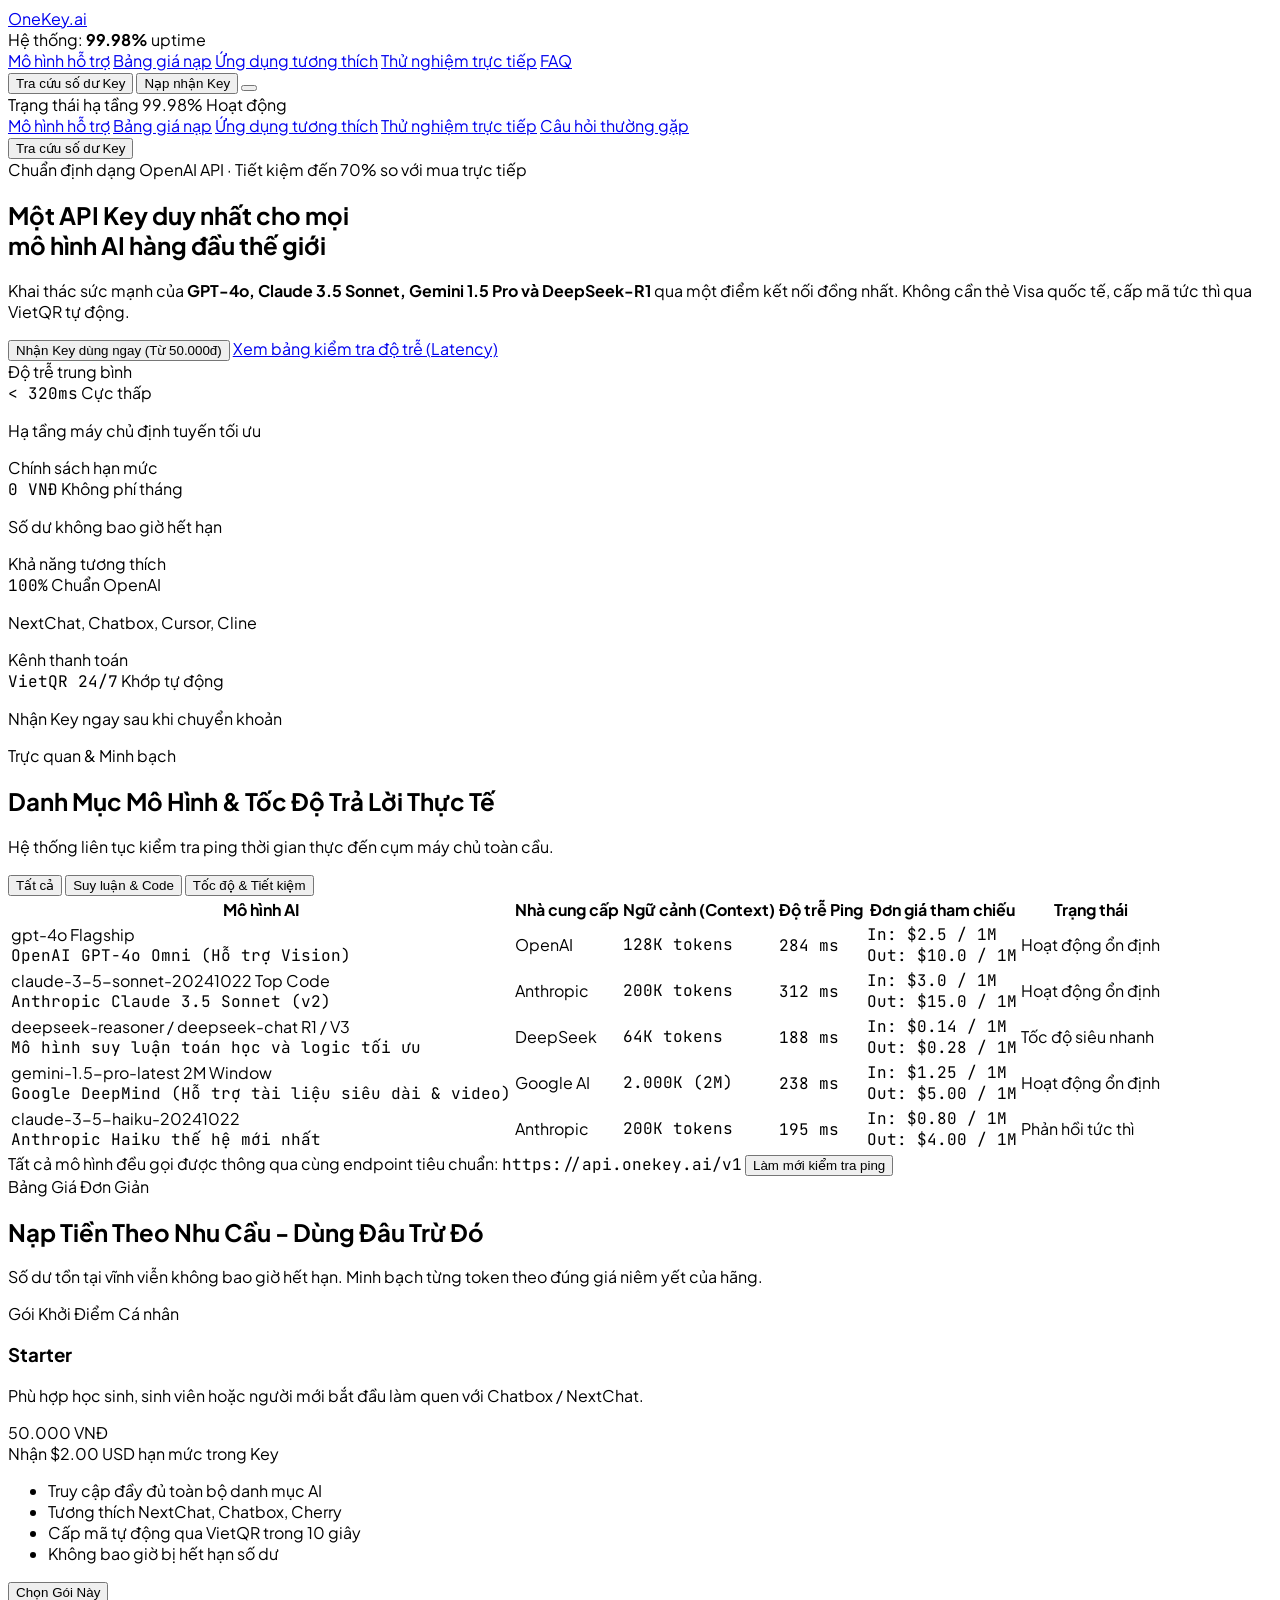
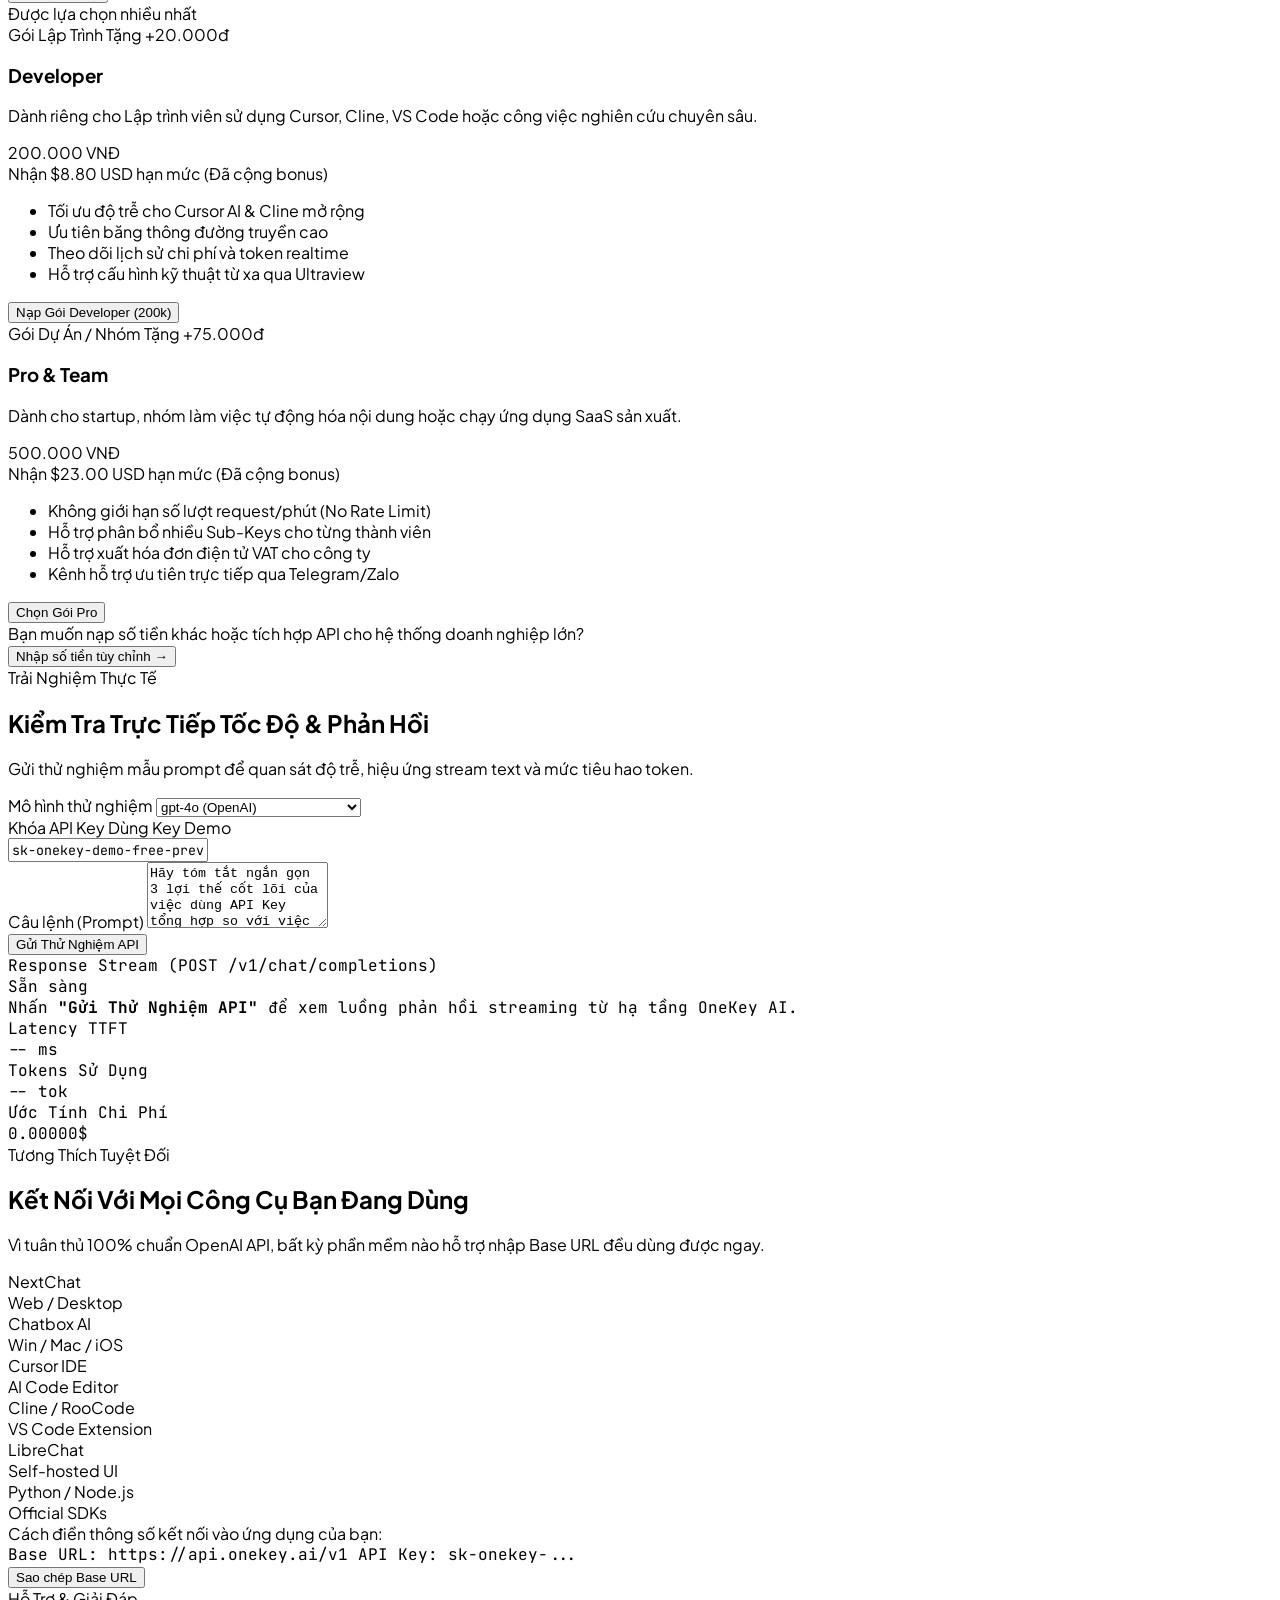
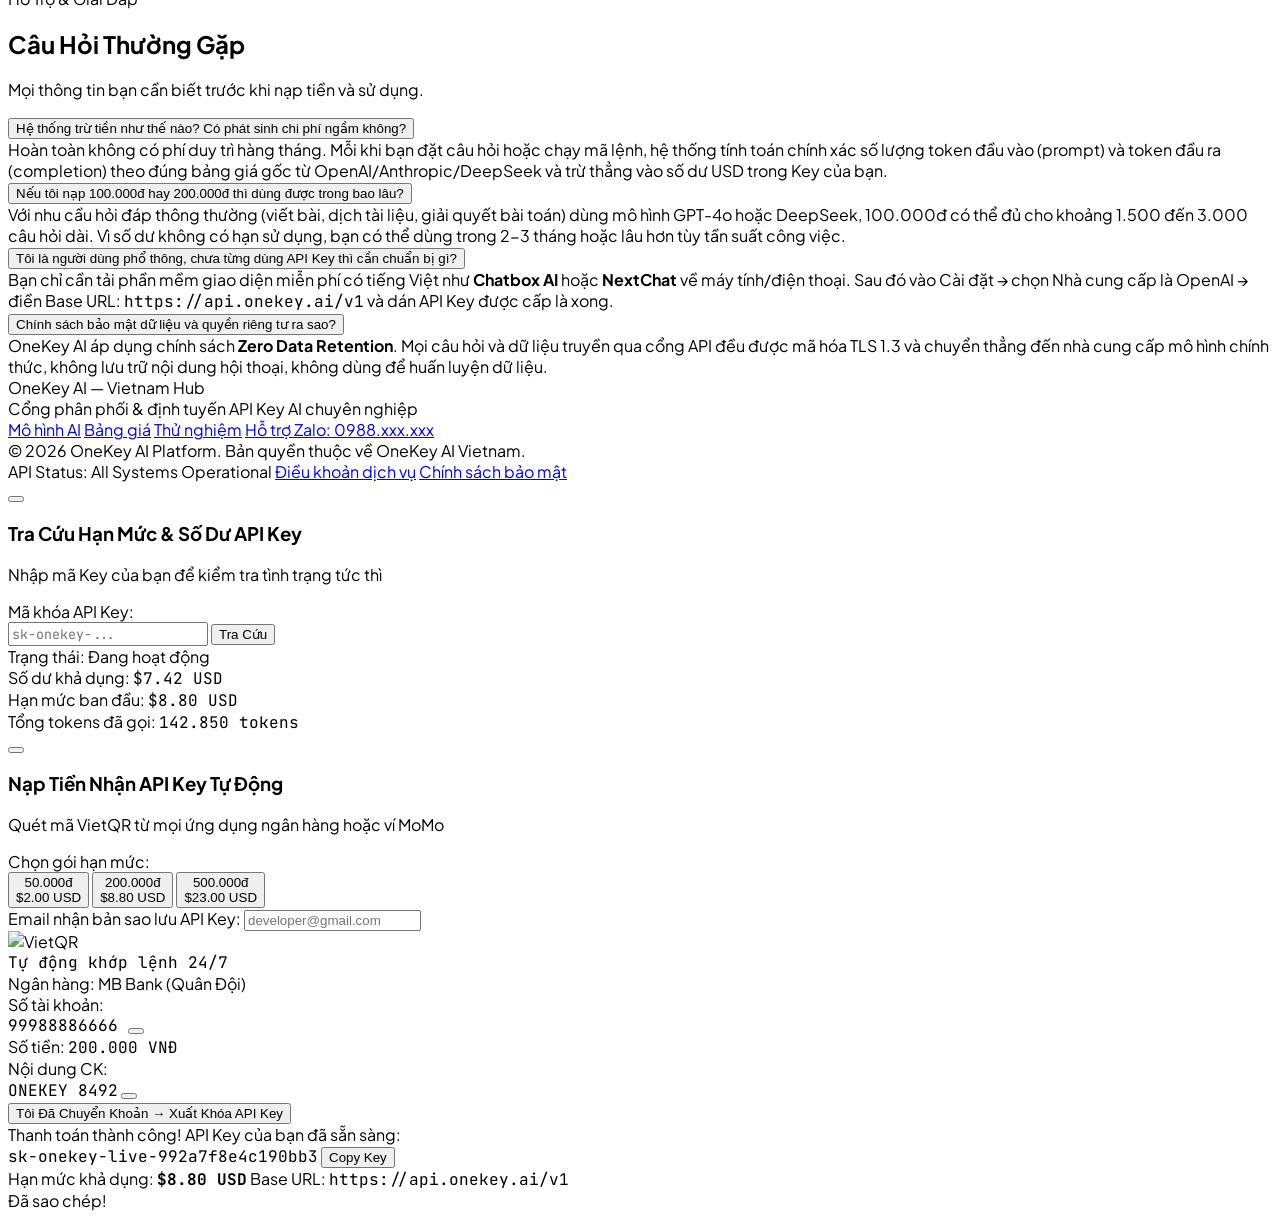
==== src/views/index.html @ 7097bccc "update docs" ====
<!DOCTYPE html>
<html lang="vi" class="scroll-smooth antialiased">
<head>
  <meta charset="UTF-8" />
  <meta name="viewport" content="width=device-width, initial-scale=1.0" />
  <title>OneKey AI — Cổng API Key AI Hợp Nhất, Tốc Độ Cao & Tiết Kiệm</title>
  <meta name="description" content="Một API Key duy nhất cho GPT-4o, Claude 3.5 Sonnet, Gemini 1.5 Pro và DeepSeek. Chuẩn định dạng OpenAI, cấp tự động 24/7 qua VietQR, không cần thẻ quốc tế." />

  <!-- Tailwind CSS CDN -->
  <script src="https://cdn.tailwindcss.com"></script>
  <script>
    tailwind.config = {
      darkMode: 'class',
      theme: {
        extend: {
          colors: {
            brand: {
              50: '#eff6ff',
              100: '#dbeafe',
              500: '#3b82f6',
              600: '#2563eb',
              700: '#1d4ed8',
              900: '#1e3a8a',
            },
            surface: {
              subtle: '#f8fafc',
              border: '#e2e8f0',
              muted: '#64748b',
              dark: '#0f172a'
            }
          },
          fontFamily: {
            sans: ['"Plus Jakarta Sans"', '-apple-system', 'BlinkMacSystemFont', '"Segoe UI"', 'Roboto', 'sans-serif'],
            mono: ['"JetBrains Mono"', 'Menlo', 'Monaco', 'Courier New', 'monospace']
          },
          boxShadow: {
            'subtle': '0 1px 3px 0 rgba(0, 0, 0, 0.03), 0 1px 2px -1px rgba(0, 0, 0, 0.03)',
            'card': '0 10px 30px -10px rgba(0, 0, 0, 0.05)',
            'float': '0 20px 40px -15px rgba(15, 23, 42, 0.08)'
          }
        }
      }
    }
  </script>

  <!-- Google Fonts: Plus Jakarta Sans & JetBrains Mono -->
  <link rel="preconnect" href="https://fonts.googleapis.com">
  <link rel="preconnect" href="https://fonts.gstatic.com" crossorigin>
  <link href="https://fonts.googleapis.com/css2?family=JetBrains+Mono:wght@400;500;600&family=Plus+Jakarta+Sans:wght@400;500;600;700;800&display=swap" rel="stylesheet">

  <!-- Lucide Icons -->
  <script src="https://unpkg.com/lucide@latest"></script>

  <style>
    body {
      font-family: 'Plus Jakarta Sans', sans-serif;
    }
    .font-mono {
      font-family: 'JetBrains Mono', monospace;
    }
    /* Subtle custom scrollbar */
    ::-webkit-scrollbar {
      width: 6px;
      height: 6px;
    }
    ::-webkit-scrollbar-track {
      background: #f1f5f9;
    }
    ::-webkit-scrollbar-thumb {
      background: #cbd5e1;
      border-radius: 9999px;
    }
    ::-webkit-scrollbar-thumb:hover {
      background: #94a3b8;
    }
  </style>
</head>
<body class="bg-[#ffffff] text-slate-900 selection:bg-blue-100 selection:text-blue-900 flex flex-col min-h-screen">

  <header class="sticky top-0 z-40 bg-white/90 backdrop-blur-md border-b border-slate-200/80 transition-all">
    <div class="max-w-6xl mx-auto px-4 sm:px-6 h-16 flex items-center justify-between">
      
      <!-- Brand Logo & Live Uptime Badge -->
      <div class="flex items-center gap-4">
        <a href="#" class="flex items-center gap-2.5 group">
          <div class="w-8 h-8 rounded-lg bg-slate-950 text-white flex items-center justify-center font-bold text-sm shadow-sm transition-transform group-hover:scale-95">
            <i data-lucide="key" class="w-4 h-4 text-blue-400"></i>
          </div>
          <span class="text-lg font-bold tracking-tight text-slate-950">OneKey<span class="text-blue-600 font-extrabold">.ai</span></span>
        </a>

        <!-- Status Pill: Subtle and Enterprise -->
        <div class="hidden sm:inline-flex items-center gap-1.5 px-2.5 py-1 rounded-full bg-slate-100 border border-slate-200/80 text-[11px] font-medium text-slate-600">
          <span class="w-1.5 h-1.5 rounded-full bg-emerald-500 animate-pulse"></span>
          <span>Hệ thống: <strong class="text-slate-800 font-semibold">99.98%</strong> uptime</span>
        </div>
      </div>

      <!-- Navigation links -->
      <nav class="hidden md:flex items-center gap-7 text-sm font-medium text-slate-600">
        <a href="#models" class="hover:text-slate-950 transition-colors">Mô hình hỗ trợ</a>
        <a href="#pricing" class="hover:text-slate-950 transition-colors">Bảng giá nạp</a>
        <a href="#apps" class="hover:text-slate-950 transition-colors">Ứng dụng tương thích</a>
        <a href="#tester" class="hover:text-slate-950 transition-colors">Thử nghiệm trực tiếp</a>
        <a href="#faq" class="hover:text-slate-950 transition-colors">FAQ</a>
      </nav>

      <!-- Action items -->
      <div class="flex items-center gap-2.5">
        <button onclick="openCheckBalanceModal()" class="hidden sm:inline-flex items-center gap-1.5 text-xs font-semibold text-slate-700 hover:text-slate-950 px-3 py-2 rounded-lg border border-slate-200 hover:border-slate-300 hover:bg-slate-50 transition">
          <i data-lucide="search" class="w-3.5 h-3.5 text-slate-400"></i>
          <span>Tra cứu số dư Key</span>
        </button>

        <button onclick="openBuyModal('200k')" class="inline-flex items-center gap-2 bg-slate-950 hover:bg-slate-800 text-white px-4 py-2 rounded-lg text-xs sm:text-sm font-semibold shadow-sm transition active:scale-95">
          <span>Nạp nhận Key</span>
          <i data-lucide="arrow-up-right" class="w-4 h-4 text-slate-300"></i>
        </button>

        <!-- Mobile Menu Toggle -->
        <button id="mobileMenuBtn" class="md:hidden p-2 text-slate-600 hover:text-slate-900 focus:outline-none" aria-label="Menu">
          <i data-lucide="menu" class="w-5 h-5"></i>
        </button>
      </div>

    </div>

    <!-- Mobile Drawer -->
    <div id="mobileMenu" class="hidden md:hidden border-b border-slate-200 bg-white px-5 py-4 space-y-3 text-sm font-medium text-slate-700">
      <div class="pb-2 border-b border-slate-100 flex items-center justify-between">
        <span class="text-xs text-slate-500">Trạng thái hạ tầng</span>
        <span class="inline-flex items-center gap-1 text-xs text-emerald-700 font-medium">
          <span class="w-2 h-2 rounded-full bg-emerald-500"></span> 99.98% Hoạt động
        </span>
      </div>
      <a href="#models" class="block py-1 hover:text-blue-600" onclick="toggleMobileMenu()">Mô hình hỗ trợ</a>
      <a href="#pricing" class="block py-1 hover:text-blue-600" onclick="toggleMobileMenu()">Bảng giá nạp</a>
      <a href="#apps" class="block py-1 hover:text-blue-600" onclick="toggleMobileMenu()">Ứng dụng tương thích</a>
      <a href="#tester" class="block py-1 hover:text-blue-600" onclick="toggleMobileMenu()">Thử nghiệm trực tiếp</a>
      <a href="#faq" class="block py-1 hover:text-blue-600" onclick="toggleMobileMenu()">Câu hỏi thường gặp</a>
      <div class="pt-2 border-t border-slate-100">
        <button onclick="toggleMobileMenu(); openCheckBalanceModal();" class="w-full text-left py-1 text-blue-600 font-semibold flex items-center gap-2">
          <i data-lucide="search" class="w-4 h-4"></i> Tra cứu số dư Key
        </button>
      </div>
    </div>
  </header>

  <main class="flex-grow">
    
    <section class="pt-16 pb-14 sm:pt-24 sm:pb-20 border-b border-slate-200/80 bg-gradient-to-b from-white via-[#fcfdfe] to-[#f8fafc]">
      <div class="max-w-5xl mx-auto px-4 sm:px-6 text-center">
        
        <!-- Standard OpenAI format Tag -->
        <div class="inline-flex items-center gap-2 px-3 py-1 rounded-full bg-slate-100 border border-slate-200 text-slate-700 text-xs font-semibold mb-6 shadow-2xs">
          <span class="flex h-2 w-2 rounded-full bg-blue-600"></span>
          <span>Chuẩn định dạng OpenAI API · Tiết kiệm đến 70% so với mua trực tiếp</span>
        </div>

        <!-- Hero Title -->
        <h1 class="text-3xl sm:text-5xl md:text-6xl font-extrabold text-slate-950 tracking-tight leading-[1.15] sm:leading-[1.15]">
          Một API Key duy nhất cho mọi <br class="hidden sm:inline" />
          <span class="bg-gradient-to-r from-slate-950 via-blue-700 to-slate-900 bg-clip-text text-transparent">mô hình AI hàng đầu thế giới</span>
        </h1>

        <!-- Hero Subtitle -->
        <p class="mt-5 text-base sm:text-lg text-slate-600 max-w-2xl mx-auto font-normal leading-relaxed">
          Khai thác sức mạnh của <strong class="text-slate-900 font-semibold">GPT-4o, Claude 3.5 Sonnet, Gemini 1.5 Pro và DeepSeek-R1</strong> qua một điểm kết nối đồng nhất. Không cần thẻ Visa quốc tế, cấp mã tức thì qua VietQR tự động.
        </p>

        <!-- CTA Buttons -->
        <div class="mt-8 sm:mt-10 flex flex-col sm:flex-row items-center justify-center gap-3">
          <button onclick="openBuyModal('200k')" class="w-full sm:w-auto inline-flex items-center justify-center gap-2 bg-blue-600 hover:bg-blue-700 text-white px-6 py-3 rounded-xl text-sm font-semibold shadow-sm hover:shadow transition transform active:scale-[0.98]">
            <i data-lucide="zap" class="w-4 h-4"></i>
            <span>Nhận Key dùng ngay (Từ 50.000đ)</span>
          </button>
          <a href="#models" class="w-full sm:w-auto inline-flex items-center justify-center gap-2 bg-white hover:bg-slate-50 text-slate-700 border border-slate-200 hover:border-slate-300 px-5 py-3 rounded-xl text-sm font-semibold transition">
            <i data-lucide="activity" class="w-4 h-4 text-emerald-600"></i>
            <span>Xem bảng kiểm tra độ trễ (Latency)</span>
          </a>
        </div>

        <!-- Trust Metrics Bar -->
        <div class="mt-14 pt-8 border-t border-slate-200 grid grid-cols-2 md:grid-cols-4 gap-4 text-left">
          <div class="p-3 bg-white rounded-xl border border-slate-200/80 shadow-subtle">
            <div class="text-[11px] font-semibold text-slate-500 uppercase tracking-wider">Độ trễ trung bình</div>
            <div class="mt-1 flex items-baseline gap-1.5">
              <span class="text-lg font-bold text-slate-900 font-mono">< 320ms</span>
              <span class="text-[10px] text-emerald-600 font-semibold bg-emerald-50 px-1 rounded">Cực thấp</span>
            </div>
            <p class="text-[11px] text-slate-500 mt-0.5">Hạ tầng máy chủ định tuyến tối ưu</p>
          </div>

          <div class="p-3 bg-white rounded-xl border border-slate-200/80 shadow-subtle">
            <div class="text-[11px] font-semibold text-slate-500 uppercase tracking-wider">Chính sách hạn mức</div>
            <div class="mt-1 flex items-baseline gap-1.5">
              <span class="text-lg font-bold text-slate-900 font-mono">0 VNĐ</span>
              <span class="text-[10px] text-blue-600 font-semibold bg-blue-50 px-1 rounded">Không phí tháng</span>
            </div>
            <p class="text-[11px] text-slate-500 mt-0.5">Số dư không bao giờ hết hạn</p>
          </div>

          <div class="p-3 bg-white rounded-xl border border-slate-200/80 shadow-subtle">
            <div class="text-[11px] font-semibold text-slate-500 uppercase tracking-wider">Khả năng tương thích</div>
            <div class="mt-1 flex items-baseline gap-1.5">
              <span class="text-lg font-bold text-slate-900 font-mono">100%</span>
              <span class="text-[10px] text-slate-600 font-semibold bg-slate-100 px-1 rounded">Chuẩn OpenAI</span>
            </div>
            <p class="text-[11px] text-slate-500 mt-0.5">NextChat, Chatbox, Cursor, Cline</p>
          </div>

          <div class="p-3 bg-white rounded-xl border border-slate-200/80 shadow-subtle">
            <div class="text-[11px] font-semibold text-slate-500 uppercase tracking-wider">Kênh thanh toán</div>
            <div class="mt-1 flex items-baseline gap-1.5">
              <span class="text-lg font-bold text-slate-900 font-mono">VietQR 24/7</span>
              <span class="text-[10px] text-emerald-600 font-semibold bg-emerald-50 px-1 rounded">Khớp tự động</span>
            </div>
            <p class="text-[11px] text-slate-500 mt-0.5">Nhận Key ngay sau khi chuyển khoản</p>
          </div>
        </div>

      </div>
    </section>

    <section class="py-16 sm:py-20 bg-[#f8fafc] border-b border-slate-200" id="models">
      <div class="max-w-5xl mx-auto px-4 sm:px-6">
        
        <div class="flex flex-col sm:flex-row sm:items-end justify-between mb-8 gap-4">
          <div>
            <div class="text-xs font-bold uppercase tracking-wider text-blue-600">Trực quan & Minh bạch</div>
            <h2 class="text-2xl sm:text-3xl font-bold text-slate-950 mt-1">Danh Mục Mô Hình & Tốc Độ Trả Lời Thực Tế</h2>
            <p class="text-xs sm:text-sm text-slate-500 mt-1">Hệ thống liên tục kiểm tra ping thời gian thực đến cụm máy chủ toàn cầu.</p>
          </div>

          <!-- Category filter tabs -->
          <div class="inline-flex p-1 rounded-xl bg-slate-200/70 text-xs font-semibold text-slate-600">
            <button onclick="filterModels('all', this)" class="category-btn active px-3 py-1.5 rounded-lg bg-white text-slate-900 shadow-2xs transition">Tất cả</button>
            <button onclick="filterModels('reasoning', this)" class="category-btn px-3 py-1.5 rounded-lg hover:text-slate-900 transition">Suy luận & Code</button>
            <button onclick="filterModels('fast', this)" class="category-btn px-3 py-1.5 rounded-lg hover:text-slate-900 transition">Tốc độ & Tiết kiệm</button>
          </div>
        </div>

        <!-- Live Models Table / Card Grid -->
        <div class="bg-white rounded-2xl border border-slate-200 overflow-hidden shadow-card">
          <div class="overflow-x-auto">
            <table class="w-full text-left text-xs sm:text-sm">
              <thead class="bg-slate-50/80 border-b border-slate-200 text-slate-500 uppercase text-[11px] font-semibold tracking-wider">
                <tr>
                  <th class="py-3.5 px-4 sm:px-6">Mô hình AI</th>
                  <th class="py-3.5 px-4">Nhà cung cấp</th>
                  <th class="py-3.5 px-4">Ngữ cảnh (Context)</th>
                  <th class="py-3.5 px-4">Độ trễ Ping</th>
                  <th class="py-3.5 px-4">Đơn giá tham chiếu</th>
                  <th class="py-3.5 px-4 text-right">Trạng thái</th>
                </tr>
              </thead>
              <tbody class="divide-y divide-slate-100 font-normal text-slate-700" id="modelsTableBody">
                
                <!-- GPT-4o -->
                <tr class="model-row hover:bg-slate-50/70 transition" data-category="reasoning">
                  <td class="py-3.5 px-4 sm:px-6">
                    <div class="font-bold text-slate-900 flex items-center gap-2">
                      <span class="w-2 h-2 rounded-full bg-emerald-500"></span>
                      <span>gpt-4o</span>
                      <span class="text-[10px] font-medium bg-blue-50 text-blue-700 px-1.5 py-0.5 rounded border border-blue-100">Flagship</span>
                    </div>
                    <div class="text-[11px] text-slate-500 font-mono mt-0.5">OpenAI GPT-4o Omni (Hỗ trợ Vision)</div>
                  </td>
                  <td class="py-3.5 px-4 font-medium text-slate-800">OpenAI</td>
                  <td class="py-3.5 px-4 font-mono text-slate-600">128K tokens</td>
                  <td class="py-3.5 px-4">
                    <span class="font-mono font-semibold text-slate-900">284 ms</span>
                  </td>
                  <td class="py-3.5 px-4 text-xs font-mono text-slate-600">
                    <div>In: $2.5 / 1M</div>
                    <div>Out: $10.0 / 1M</div>
                  </td>
                  <td class="py-3.5 px-4 text-right">
                    <span class="inline-flex items-center gap-1 text-[11px] font-medium text-emerald-700 bg-emerald-50 px-2 py-0.5 rounded-full border border-emerald-100">
                      <i data-lucide="check" class="w-3 h-3"></i> Hoạt động ổn định
                    </span>
                  </td>
                </tr>

                <!-- Claude 3.5 Sonnet -->
                <tr class="model-row hover:bg-slate-50/70 transition" data-category="reasoning">
                  <td class="py-3.5 px-4 sm:px-6">
                    <div class="font-bold text-slate-900 flex items-center gap-2">
                      <span class="w-2 h-2 rounded-full bg-emerald-500"></span>
                      <span>claude-3-5-sonnet-20241022</span>
                      <span class="text-[10px] font-medium bg-amber-50 text-amber-800 px-1.5 py-0.5 rounded border border-amber-200">Top Code</span>
                    </div>
                    <div class="text-[11px] text-slate-500 font-mono mt-0.5">Anthropic Claude 3.5 Sonnet (v2)</div>
                  </td>
                  <td class="py-3.5 px-4 font-medium text-slate-800">Anthropic</td>
                  <td class="py-3.5 px-4 font-mono text-slate-600">200K tokens</td>
                  <td class="py-3.5 px-4">
                    <span class="font-mono font-semibold text-slate-900">312 ms</span>
                  </td>
                  <td class="py-3.5 px-4 text-xs font-mono text-slate-600">
                    <div>In: $3.0 / 1M</div>
                    <div>Out: $15.0 / 1M</div>
                  </td>
                  <td class="py-3.5 px-4 text-right">
                    <span class="inline-flex items-center gap-1 text-[11px] font-medium text-emerald-700 bg-emerald-50 px-2 py-0.5 rounded-full border border-emerald-100">
                      <i data-lucide="check" class="w-3 h-3"></i> Hoạt động ổn định
                    </span>
                  </td>
                </tr>

                <!-- DeepSeek-V3 / R1 -->
                <tr class="model-row hover:bg-slate-50/70 transition" data-category="fast reasoning">
                  <td class="py-3.5 px-4 sm:px-6">
                    <div class="font-bold text-slate-900 flex items-center gap-2">
                      <span class="w-2 h-2 rounded-full bg-emerald-500"></span>
                      <span>deepseek-reasoner / deepseek-chat</span>
                      <span class="text-[10px] font-medium bg-purple-50 text-purple-700 px-1.5 py-0.5 rounded border border-purple-200">R1 / V3</span>
                    </div>
                    <div class="text-[11px] text-slate-500 font-mono mt-0.5">Mô hình suy luận toán học và logic tối ưu</div>
                  </td>
                  <td class="py-3.5 px-4 font-medium text-slate-800">DeepSeek</td>
                  <td class="py-3.5 px-4 font-mono text-slate-600">64K tokens</td>
                  <td class="py-3.5 px-4">
                    <span class="font-mono font-semibold text-emerald-600">188 ms</span>
                  </td>
                  <td class="py-3.5 px-4 text-xs font-mono text-slate-600">
                    <div>In: $0.14 / 1M</div>
                    <div>Out: $0.28 / 1M</div>
                  </td>
                  <td class="py-3.5 px-4 text-right">
                    <span class="inline-flex items-center gap-1 text-[11px] font-medium text-emerald-700 bg-emerald-50 px-2 py-0.5 rounded-full border border-emerald-100">
                      <i data-lucide="zap" class="w-3 h-3"></i> Tốc độ siêu nhanh
                    </span>
                  </td>
                </tr>

                <!-- Gemini 1.5 Pro -->
                <tr class="model-row hover:bg-slate-50/70 transition" data-category="fast">
                  <td class="py-3.5 px-4 sm:px-6">
                    <div class="font-bold text-slate-900 flex items-center gap-2">
                      <span class="w-2 h-2 rounded-full bg-emerald-500"></span>
                      <span>gemini-1.5-pro-latest</span>
                      <span class="text-[10px] font-medium bg-blue-50 text-blue-700 px-1.5 py-0.5 rounded border border-blue-100">2M Window</span>
                    </div>
                    <div class="text-[11px] text-slate-500 font-mono mt-0.5">Google DeepMind (Hỗ trợ tài liệu siêu dài & video)</div>
                  </td>
                  <td class="py-3.5 px-4 font-medium text-slate-800">Google AI</td>
                  <td class="py-3.5 px-4 font-mono text-slate-600">2.000K (2M)</td>
                  <td class="py-3.5 px-4">
                    <span class="font-mono font-semibold text-slate-900">238 ms</span>
                  </td>
                  <td class="py-3.5 px-4 text-xs font-mono text-slate-600">
                    <div>In: $1.25 / 1M</div>
                    <div>Out: $5.00 / 1M</div>
                  </td>
                  <td class="py-3.5 px-4 text-right">
                    <span class="inline-flex items-center gap-1 text-[11px] font-medium text-emerald-700 bg-emerald-50 px-2 py-0.5 rounded-full border border-emerald-100">
                      <i data-lucide="check" class="w-3 h-3"></i> Hoạt động ổn định
                    </span>
                  </td>
                </tr>

                <!-- Claude 3.5 Haiku -->
                <tr class="model-row hover:bg-slate-50/70 transition" data-category="fast">
                  <td class="py-3.5 px-4 sm:px-6">
                    <div class="font-bold text-slate-900 flex items-center gap-2">
                      <span class="w-2 h-2 rounded-full bg-emerald-500"></span>
                      <span>claude-3-5-haiku-20241022</span>
                    </div>
                    <div class="text-[11px] text-slate-500 font-mono mt-0.5">Anthropic Haiku thế hệ mới nhất</div>
                  </td>
                  <td class="py-3.5 px-4 font-medium text-slate-800">Anthropic</td>
                  <td class="py-3.5 px-4 font-mono text-slate-600">200K tokens</td>
                  <td class="py-3.5 px-4">
                    <span class="font-mono font-semibold text-emerald-600">195 ms</span>
                  </td>
                  <td class="py-3.5 px-4 text-xs font-mono text-slate-600">
                    <div>In: $0.80 / 1M</div>
                    <div>Out: $4.00 / 1M</div>
                  </td>
                  <td class="py-3.5 px-4 text-right">
                    <span class="inline-flex items-center gap-1 text-[11px] font-medium text-emerald-700 bg-emerald-50 px-2 py-0.5 rounded-full border border-emerald-100">
                      <i data-lucide="check" class="w-3 h-3"></i> Phản hồi tức thì
                    </span>
                  </td>
                </tr>

              </tbody>
            </table>
          </div>
          <div class="px-4 py-3 bg-slate-50 border-t border-slate-200 text-xs text-slate-500 flex flex-col sm:flex-row items-center justify-between gap-2">
            <span>Tất cả mô hình đều gọi được thông qua cùng endpoint tiêu chuẩn: <code class="font-mono bg-white px-2 py-0.5 rounded border border-slate-200 text-slate-800">https://api.onekey.ai/v1</code></span>
            <button onclick="pingAllModels()" class="text-blue-600 hover:text-blue-700 font-semibold flex items-center gap-1">
              <i data-lucide="refresh-cw" class="w-3.5 h-3.5"></i> Làm mới kiểm tra ping
            </button>
          </div>
        </div>

      </div>
    </section>

    <section class="py-16 sm:py-24 bg-white" id="pricing">
      <div class="max-w-5xl mx-auto px-4 sm:px-6">
        
        <div class="text-center max-w-xl mx-auto mb-14">
          <div class="text-xs font-bold uppercase tracking-wider text-blue-600">Bảng Giá Đơn Giản</div>
          <h2 class="text-2xl sm:text-3xl font-extrabold text-slate-950 mt-1">Nạp Tiền Theo Nhu Cầu - Dùng Đâu Trừ Đó</h2>
          <p class="text-sm text-slate-500 mt-2">
            Số dư tồn tại vĩnh viễn không bao giờ hết hạn. Minh bạch từng token theo đúng giá niêm yết của hãng.
          </p>
        </div>

        <div class="grid grid-cols-1 md:grid-cols-3 gap-6 items-stretch">
          
          <!-- Pack 1: Starter -->
          <div class="rounded-2xl border border-slate-200 bg-white p-6 sm:p-7 flex flex-col justify-between hover:border-slate-300 transition hover:shadow-subtle">
            <div>
              <div class="flex items-center justify-between">
                <span class="text-xs font-bold uppercase tracking-wider text-slate-500">Gói Khởi Điểm</span>
                <span class="text-[11px] font-medium bg-slate-100 text-slate-600 px-2 py-0.5 rounded">Cá nhân</span>
              </div>

              <h3 class="text-lg font-bold text-slate-900 mt-3">Starter</h3>
              <p class="text-xs text-slate-500 mt-1">Phù hợp học sinh, sinh viên hoặc người mới bắt đầu làm quen với Chatbox / NextChat.</p>

              <div class="mt-6 pt-5 border-t border-slate-100">
                <div class="flex items-baseline gap-1">
                  <span class="text-3xl font-extrabold text-slate-900">50.000</span>
                  <span class="text-sm font-semibold text-slate-500">VNĐ</span>
                </div>
                <div class="mt-1 text-xs text-emerald-600 font-semibold flex items-center gap-1">
                  <i data-lucide="check" class="w-3.5 h-3.5"></i> Nhận $2.00 USD hạn mức trong Key
                </div>
              </div>

              <ul class="mt-6 space-y-3 text-xs text-slate-600">
                <li class="flex items-center gap-2">
                  <i data-lucide="check" class="w-4 h-4 text-slate-900 shrink-0"></i>
                  <span>Truy cập đầy đủ toàn bộ danh mục AI</span>
                </li>
                <li class="flex items-center gap-2">
                  <i data-lucide="check" class="w-4 h-4 text-slate-900 shrink-0"></i>
                  <span>Tương thích NextChat, Chatbox, Cherry</span>
                </li>
                <li class="flex items-center gap-2">
                  <i data-lucide="check" class="w-4 h-4 text-slate-900 shrink-0"></i>
                  <span>Cấp mã tự động qua VietQR trong 10 giây</span>
                </li>
                <li class="flex items-center gap-2">
                  <i data-lucide="check" class="w-4 h-4 text-slate-900 shrink-0"></i>
                  <span>Không bao giờ bị hết hạn số dư</span>
                </li>
              </ul>
            </div>

            <button onclick="openBuyModal('50k')" class="mt-8 w-full py-2.5 rounded-xl border border-slate-300 hover:border-slate-400 bg-white hover:bg-slate-50 text-slate-800 font-bold text-xs transition">
              Chọn Gói Này
            </button>
          </div>

          <!-- Pack 2: Developer (Featured) -->
          <div class="rounded-2xl border-2 border-slate-950 bg-[#0f172a] text-white p-6 sm:p-7 flex flex-col justify-between relative shadow-float transform md:-translate-y-2">
            <div class="absolute -top-3 left-1/2 -translate-x-1/2 bg-blue-600 text-white text-[10px] font-bold px-3 py-0.5 rounded-full uppercase tracking-wider shadow-sm">
              Được lựa chọn nhiều nhất
            </div>

            <div>
              <div class="flex items-center justify-between">
                <span class="text-xs font-bold uppercase tracking-wider text-slate-400">Gói Lập Trình</span>
                <span class="text-[11px] font-semibold bg-blue-500/20 text-blue-300 px-2 py-0.5 rounded border border-blue-400/30">Tặng +20.000đ</span>
              </div>

              <h3 class="text-lg font-bold text-white mt-3">Developer</h3>
              <p class="text-xs text-slate-400 mt-1">Dành riêng cho Lập trình viên sử dụng Cursor, Cline, VS Code hoặc công việc nghiên cứu chuyên sâu.</p>

              <div class="mt-6 pt-5 border-t border-slate-800">
                <div class="flex items-baseline gap-1">
                  <span class="text-3xl font-extrabold text-white">200.000</span>
                  <span class="text-sm font-semibold text-slate-400">VNĐ</span>
                </div>
                <div class="mt-1 text-xs text-emerald-400 font-semibold flex items-center gap-1">
                  <i data-lucide="gift" class="w-3.5 h-3.5"></i> Nhận $8.80 USD hạn mức (Đã cộng bonus)
                </div>
              </div>

              <ul class="mt-6 space-y-3 text-xs text-slate-300">
                <li class="flex items-center gap-2">
                  <i data-lucide="check" class="w-4 h-4 text-blue-400 shrink-0"></i>
                  <span>Tối ưu độ trễ cho Cursor AI & Cline mở rộng</span>
                </li>
                <li class="flex items-center gap-2">
                  <i data-lucide="check" class="w-4 h-4 text-blue-400 shrink-0"></i>
                  <span>Ưu tiên băng thông đường truyền cao</span>
                </li>
                <li class="flex items-center gap-2">
                  <i data-lucide="check" class="w-4 h-4 text-blue-400 shrink-0"></i>
                  <span>Theo dõi lịch sử chi phí và token realtime</span>
                </li>
                <li class="flex items-center gap-2">
                  <i data-lucide="check" class="w-4 h-4 text-blue-400 shrink-0"></i>
                  <span>Hỗ trợ cấu hình kỹ thuật từ xa qua Ultraview</span>
                </li>
              </ul>
            </div>

            <button onclick="openBuyModal('200k')" class="mt-8 w-full py-2.5 rounded-xl bg-blue-600 hover:bg-blue-500 text-white font-bold text-xs transition shadow-sm">
              Nạp Gói Developer (200k)
            </button>
          </div>

          <!-- Pack 3: Pro / Team -->
          <div class="rounded-2xl border border-slate-200 bg-white p-6 sm:p-7 flex flex-col justify-between hover:border-slate-300 transition hover:shadow-subtle">
            <div>
              <div class="flex items-center justify-between">
                <span class="text-xs font-bold uppercase tracking-wider text-slate-500">Gói Dự Án / Nhóm</span>
                <span class="text-[11px] font-semibold bg-emerald-50 text-emerald-700 px-2 py-0.5 rounded border border-emerald-200">Tặng +75.000đ</span>
              </div>

              <h3 class="text-lg font-bold text-slate-900 mt-3">Pro & Team</h3>
              <p class="text-xs text-slate-500 mt-1">Dành cho startup, nhóm làm việc tự động hóa nội dung hoặc chạy ứng dụng SaaS sản xuất.</p>

              <div class="mt-6 pt-5 border-t border-slate-100">
                <div class="flex items-baseline gap-1">
                  <span class="text-3xl font-extrabold text-slate-900">500.000</span>
                  <span class="text-sm font-semibold text-slate-500">VNĐ</span>
                </div>
                <div class="mt-1 text-xs text-emerald-600 font-semibold flex items-center gap-1">
                  <i data-lucide="gift" class="w-3.5 h-3.5"></i> Nhận $23.00 USD hạn mức (Đã cộng bonus)
                </div>
              </div>

              <ul class="mt-6 space-y-3 text-xs text-slate-600">
                <li class="flex items-center gap-2">
                  <i data-lucide="check" class="w-4 h-4 text-slate-900 shrink-0"></i>
                  <span>Không giới hạn số lượt request/phút (No Rate Limit)</span>
                </li>
                <li class="flex items-center gap-2">
                  <i data-lucide="check" class="w-4 h-4 text-slate-900 shrink-0"></i>
                  <span>Hỗ trợ phân bổ nhiều Sub-Keys cho từng thành viên</span>
                </li>
                <li class="flex items-center gap-2">
                  <i data-lucide="check" class="w-4 h-4 text-slate-900 shrink-0"></i>
                  <span>Hỗ trợ xuất hóa đơn điện tử VAT cho công ty</span>
                </li>
                <li class="flex items-center gap-2">
                  <i data-lucide="check" class="w-4 h-4 text-slate-900 shrink-0"></i>
                  <span>Kênh hỗ trợ ưu tiên trực tiếp qua Telegram/Zalo</span>
                </li>
              </ul>
            </div>

            <button onclick="openBuyModal('500k')" class="mt-8 w-full py-2.5 rounded-xl border border-slate-300 hover:border-slate-400 bg-white hover:bg-slate-50 text-slate-800 font-bold text-xs transition">
              Chọn Gói Pro
            </button>
          </div>

        </div>

        <!-- Custom Recharge Option -->
        <div class="mt-8 p-4 rounded-xl bg-slate-50 border border-slate-200 flex flex-col sm:flex-row items-center justify-between gap-4 text-xs text-slate-600">
          <div class="flex items-center gap-3">
            <div class="w-8 h-8 rounded-lg bg-blue-100 text-blue-700 flex items-center justify-center shrink-0">
              <i data-lucide="sliders" class="w-4 h-4"></i>
            </div>
            <span>Bạn muốn nạp số tiền khác hoặc tích hợp API cho hệ thống doanh nghiệp lớn?</span>
          </div>
          <button onclick="openBuyModal('custom')" class="shrink-0 font-bold text-blue-600 hover:text-blue-700 hover:underline">
            Nhập số tiền tùy chỉnh &rarr;
          </button>
        </div>

      </div>
    </section>

    <section class="py-16 sm:py-20 bg-slate-50 border-y border-slate-200" id="tester">
      <div class="max-w-5xl mx-auto px-4 sm:px-6">
        
        <div class="text-center max-w-xl mx-auto mb-10">
          <div class="text-xs font-bold uppercase tracking-wider text-blue-600">Trải Nghiệm Thực Tế</div>
          <h2 class="text-2xl sm:text-3xl font-bold text-slate-950 mt-1">Kiểm Tra Trực Tiếp Tốc Độ & Phản Hồi</h2>
          <p class="text-xs sm:text-sm text-slate-500 mt-1">Gửi thử nghiệm mẫu prompt để quan sát độ trễ, hiệu ứng stream text và mức tiêu hao token.</p>
        </div>

        <div class="bg-white rounded-2xl border border-slate-200 shadow-card overflow-hidden grid grid-cols-1 lg:grid-cols-12">
          
          <!-- Controls (Left Side) -->
          <div class="lg:col-span-5 p-6 border-b lg:border-b-0 lg:border-r border-slate-200 flex flex-col justify-between bg-white">
            <div class="space-y-4">
              <div>
                <label class="block text-xs font-bold text-slate-700 uppercase tracking-wider mb-1.5">Mô hình thử nghiệm</label>
                <select id="playgroundModel" class="w-full text-xs font-semibold px-3 py-2.5 rounded-xl border border-slate-300 bg-white text-slate-800 focus:outline-none focus:border-blue-600">
                  <option value="gpt-4o">gpt-4o (OpenAI)</option>
                  <option value="claude-3-5-sonnet">claude-3-5-sonnet (Anthropic)</option>
                  <option value="deepseek-chat">deepseek-chat (DeepSeek V3)</option>
                  <option value="gemini-1.5-pro">gemini-1.5-pro (Google)</option>
                </select>
              </div>

              <div>
                <div class="flex items-center justify-between mb-1.5">
                  <label class="text-xs font-bold text-slate-700 uppercase tracking-wider">Khóa API Key</label>
                  <span class="text-[11px] text-blue-600 font-medium cursor-pointer hover:underline" onclick="fillDemoKey()">Dùng Key Demo</span>
                </div>
                <input type="text" id="playgroundKey" value="sk-onekey-demo-free-preview" placeholder="sk-onekey-..." class="w-full font-mono text-xs px-3 py-2 rounded-xl border border-slate-300 bg-slate-50 text-slate-700 focus:outline-none focus:border-blue-600">
              </div>

              <div>
                <label class="block text-xs font-bold text-slate-700 uppercase tracking-wider mb-1.5">Câu lệnh (Prompt)</label>
                <textarea id="playgroundPrompt" rows="4" class="w-full text-xs p-3 rounded-xl border border-slate-300 focus:outline-none focus:border-blue-600 text-slate-800 resize-none">Hãy tóm tắt ngắn gọn 3 lợi thế cốt lõi của việc dùng API Key tổng hợp so với việc mua tài khoản riêng lẻ.</textarea>
              </div>
            </div>

            <div class="mt-6 pt-4 border-t border-slate-100 flex items-center gap-3">
              <button id="playgroundBtn" onclick="runPlaygroundTest()" class="w-full py-2.5 rounded-xl bg-slate-950 hover:bg-slate-800 text-white font-bold text-xs flex items-center justify-center gap-2 transition active:scale-[0.98]">
                <i data-lucide="play" class="w-3.5 h-3.5 fill-current"></i>
                <span>Gửi Thử Nghiệm API</span>
              </button>
            </div>
          </div>

          <!-- Response Window (Right Side) -->
          <div class="lg:col-span-7 p-6 bg-[#0f172a] text-slate-200 flex flex-col justify-between font-mono">
            <div>
              <!-- Terminal Header -->
              <div class="flex items-center justify-between pb-3 border-b border-slate-800 text-xs text-slate-400">
                <div class="flex items-center gap-2">
                  <span class="w-2.5 h-2.5 rounded-full bg-red-500/80"></span>
                  <span class="w-2.5 h-2.5 rounded-full bg-yellow-500/80"></span>
                  <span class="w-2.5 h-2.5 rounded-full bg-green-500/80"></span>
                  <span class="ml-2 font-mono text-[11px] text-slate-400">Response Stream (POST /v1/chat/completions)</span>
                </div>
                <span id="playgroundStatus" class="text-emerald-400 font-sans text-[11px] flex items-center gap-1">
                  <span class="w-1.5 h-1.5 rounded-full bg-emerald-400"></span> Sẵn sàng
                </span>
              </div>

              <!-- Output Container -->
              <div class="mt-4 min-h-[160px] max-h-[220px] overflow-y-auto text-xs leading-relaxed text-slate-300 font-sans pr-2" id="playgroundOutput">
                Nhấn <strong>"Gửi Thử Nghiệm API"</strong> để xem luồng phản hồi streaming từ hạ tầng OneKey AI.
              </div>
            </div>

            <!-- Execution Telemetry -->
            <div class="mt-6 pt-3 border-t border-slate-800 grid grid-cols-3 gap-2 text-center text-xs">
              <div class="p-2 rounded-lg bg-slate-900/80 border border-slate-800">
                <div class="text-[10px] text-slate-400 uppercase">Latency TTFT</div>
                <div class="font-bold text-slate-200 mt-0.5" id="telemetryLatency">-- ms</div>
              </div>
              <div class="p-2 rounded-lg bg-slate-900/80 border border-slate-800">
                <div class="text-[10px] text-slate-400 uppercase">Tokens Sử Dụng</div>
                <div class="font-bold text-slate-200 mt-0.5" id="telemetryTokens">-- tok</div>
              </div>
              <div class="p-2 rounded-lg bg-slate-900/80 border border-slate-800">
                <div class="text-[10px] text-slate-400 uppercase">Ước Tính Chi Phí</div>
                <div class="font-bold text-emerald-400 mt-0.5" id="telemetryCost">0.00000$</div>
              </div>
            </div>

          </div>

        </div>

      </div>
    </section>

    <section class="py-16 sm:py-20 bg-white" id="apps">
      <div class="max-w-5xl mx-auto px-4 sm:px-6">
        
        <div class="text-center max-w-xl mx-auto mb-12">
          <div class="text-xs font-bold uppercase tracking-wider text-blue-600">Tương Thích Tuyệt Đối</div>
          <h2 class="text-2xl sm:text-3xl font-bold text-slate-950 mt-1">Kết Nối Với Mọi Công Cụ Bạn Đang Dùng</h2>
          <p class="text-xs sm:text-sm text-slate-500 mt-1">Vì tuân thủ 100% chuẩn OpenAI API, bất kỳ phần mềm nào hỗ trợ nhập Base URL đều dùng được ngay.</p>
        </div>

        <div class="grid grid-cols-2 sm:grid-cols-3 lg:grid-cols-6 gap-3.5">
          
          <!-- App 1 -->
          <div class="p-4 rounded-xl border border-slate-200 bg-white hover:border-slate-300 transition text-center shadow-2xs">
            <div class="w-10 h-10 rounded-xl bg-blue-50 text-blue-600 flex items-center justify-center mx-auto mb-2.5 font-bold">
              <i data-lucide="message-square" class="w-5 h-5"></i>
            </div>
            <div class="font-bold text-slate-900 text-xs">NextChat</div>
            <div class="text-[11px] text-slate-500 mt-0.5">Web / Desktop</div>
          </div>

          <!-- App 2 -->
          <div class="p-4 rounded-xl border border-slate-200 bg-white hover:border-slate-300 transition text-center shadow-2xs">
            <div class="w-10 h-10 rounded-xl bg-indigo-50 text-indigo-600 flex items-center justify-center mx-auto mb-2.5 font-bold">
              <i data-lucide="layout" class="w-5 h-5"></i>
            </div>
            <div class="font-bold text-slate-900 text-xs">Chatbox AI</div>
            <div class="text-[11px] text-slate-500 mt-0.5">Win / Mac / iOS</div>
          </div>

          <!-- App 3 -->
          <div class="p-4 rounded-xl border border-slate-200 bg-white hover:border-slate-300 transition text-center shadow-2xs">
            <div class="w-10 h-10 rounded-xl bg-slate-900 text-white flex items-center justify-center mx-auto mb-2.5 font-bold">
              <i data-lucide="code" class="w-5 h-5"></i>
            </div>
            <div class="font-bold text-slate-900 text-xs">Cursor IDE</div>
            <div class="text-[11px] text-slate-500 mt-0.5">AI Code Editor</div>
          </div>

          <!-- App 4 -->
          <div class="p-4 rounded-xl border border-slate-200 bg-white hover:border-slate-300 transition text-center shadow-2xs">
            <div class="w-10 h-10 rounded-xl bg-amber-50 text-amber-700 flex items-center justify-center mx-auto mb-2.5 font-bold">
              <i data-lucide="terminal" class="w-5 h-5"></i>
            </div>
            <div class="font-bold text-slate-900 text-xs">Cline / RooCode</div>
            <div class="text-[11px] text-slate-500 mt-0.5">VS Code Extension</div>
          </div>

          <!-- App 5 -->
          <div class="p-4 rounded-xl border border-slate-200 bg-white hover:border-slate-300 transition text-center shadow-2xs">
            <div class="w-10 h-10 rounded-xl bg-emerald-50 text-emerald-700 flex items-center justify-center mx-auto mb-2.5 font-bold">
              <i data-lucide="server" class="w-5 h-5"></i>
            </div>
            <div class="font-bold text-slate-900 text-xs">LibreChat</div>
            <div class="text-[11px] text-slate-500 mt-0.5">Self-hosted UI</div>
          </div>

          <!-- App 6 -->
          <div class="p-4 rounded-xl border border-slate-200 bg-white hover:border-slate-300 transition text-center shadow-2xs">
            <div class="w-10 h-10 rounded-xl bg-purple-50 text-purple-700 flex items-center justify-center mx-auto mb-2.5 font-bold">
              <i data-lucide="cpu" class="w-5 h-5"></i>
            </div>
            <div class="font-bold text-slate-900 text-xs">Python / Node.js</div>
            <div class="text-[11px] text-slate-500 mt-0.5">Official SDKs</div>
          </div>

        </div>

        <!-- 1-Click Fast Configuration Box -->
        <div class="mt-8 p-5 rounded-2xl bg-slate-900 text-white flex flex-col md:flex-row items-center justify-between gap-5">
          <div>
            <div class="text-xs font-semibold text-blue-400">Cách điền thông số kết nối vào ứng dụng của bạn:</div>
            <div class="mt-1.5 flex flex-wrap items-center gap-3 text-xs font-mono">
              <span class="text-slate-400">Base URL:</span>
              <span class="bg-slate-800 text-emerald-400 px-2.5 py-1 rounded border border-slate-700 select-all font-semibold">https://api.onekey.ai/v1</span>
              <span class="text-slate-400 ml-2">API Key:</span>
              <span class="bg-slate-800 text-slate-200 px-2.5 py-1 rounded border border-slate-700 select-all font-semibold">sk-onekey-...</span>
            </div>
          </div>

          <button onclick="copyText('https://api.onekey.ai/v1')" class="shrink-0 px-4 py-2 rounded-xl bg-slate-800 hover:bg-slate-700 text-white text-xs font-bold flex items-center gap-2 transition border border-slate-700">
            <i data-lucide="copy" class="w-3.5 h-3.5"></i>
            <span>Sao chép Base URL</span>
          </button>
        </div>

      </div>
    </section>

    <section class="py-16 sm:py-20 bg-slate-50 border-t border-slate-200" id="faq">
      <div class="max-w-3xl mx-auto px-4 sm:px-6">
        
        <div class="text-center mb-10">
          <div class="text-xs font-bold uppercase tracking-wider text-blue-600">Hỗ Trợ & Giải Đáp</div>
          <h2 class="text-2xl font-bold text-slate-950 mt-1">Câu Hỏi Thường Gặp</h2>
          <p class="text-xs text-slate-500 mt-1">Mọi thông tin bạn cần biết trước khi nạp tiền và sử dụng.</p>
        </div>

        <div class="space-y-3">
          
          <div class="border border-slate-200 rounded-xl bg-white overflow-hidden shadow-2xs">
            <button onclick="toggleFaq('faq-1')" class="w-full px-5 py-4 text-left font-semibold text-slate-900 flex justify-between items-center hover:bg-slate-50/70 transition text-sm">
              <span>Hệ thống trừ tiền như thế nào? Có phát sinh chi phí ngầm không?</span>
              <i id="faq-1-icon" data-lucide="chevron-down" class="w-4 h-4 text-slate-400 transition-transform"></i>
            </button>
            <div id="faq-1" class="hidden px-5 pb-4 text-xs text-slate-600 leading-relaxed border-t border-slate-100 pt-3">
              Hoàn toàn không có phí duy trì hàng tháng. Mỗi khi bạn đặt câu hỏi hoặc chạy mã lệnh, hệ thống tính toán chính xác số lượng token đầu vào (prompt) và token đầu ra (completion) theo đúng bảng giá gốc từ OpenAI/Anthropic/DeepSeek và trừ thẳng vào số dư USD trong Key của bạn.
            </div>
          </div>

          <div class="border border-slate-200 rounded-xl bg-white overflow-hidden shadow-2xs">
            <button onclick="toggleFaq('faq-2')" class="w-full px-5 py-4 text-left font-semibold text-slate-900 flex justify-between items-center hover:bg-slate-50/70 transition text-sm">
              <span>Nếu tôi nạp 100.000đ hay 200.000đ thì dùng được trong bao lâu?</span>
              <i id="faq-2-icon" data-lucide="chevron-down" class="w-4 h-4 text-slate-400 transition-transform"></i>
            </button>
            <div id="faq-2" class="hidden px-5 pb-4 text-xs text-slate-600 leading-relaxed border-t border-slate-100 pt-3">
              Với nhu cầu hỏi đáp thông thường (viết bài, dịch tài liệu, giải quyết bài toán) dùng mô hình GPT-4o hoặc DeepSeek, 100.000đ có thể đủ cho khoảng 1.500 đến 3.000 câu hỏi dài. Vì số dư không có hạn sử dụng, bạn có thể dùng trong 2-3 tháng hoặc lâu hơn tùy tần suất công việc.
            </div>
          </div>

          <div class="border border-slate-200 rounded-xl bg-white overflow-hidden shadow-2xs">
            <button onclick="toggleFaq('faq-3')" class="w-full px-5 py-4 text-left font-semibold text-slate-900 flex justify-between items-center hover:bg-slate-50/70 transition text-sm">
              <span>Tôi là người dùng phổ thông, chưa từng dùng API Key thì cần chuẩn bị gì?</span>
              <i id="faq-3-icon" data-lucide="chevron-down" class="w-4 h-4 text-slate-400 transition-transform"></i>
            </button>
            <div id="faq-3" class="hidden px-5 pb-4 text-xs text-slate-600 leading-relaxed border-t border-slate-100 pt-3">
              Bạn chỉ cần tải phần mềm giao diện miễn phí có tiếng Việt như <strong>Chatbox AI</strong> hoặc <strong>NextChat</strong> về máy tính/điện thoại. Sau đó vào Cài đặt &rarr; chọn Nhà cung cấp là OpenAI &rarr; điền Base URL: <code class="font-mono text-slate-800 bg-slate-100 px-1 py-0.5 rounded">https://api.onekey.ai/v1</code> và dán API Key được cấp là xong.
            </div>
          </div>

          <div class="border border-slate-200 rounded-xl bg-white overflow-hidden shadow-2xs">
            <button onclick="toggleFaq('faq-4')" class="w-full px-5 py-4 text-left font-semibold text-slate-900 flex justify-between items-center hover:bg-slate-50/70 transition text-sm">
              <span>Chính sách bảo mật dữ liệu và quyền riêng tư ra sao?</span>
              <i id="faq-4-icon" data-lucide="chevron-down" class="w-4 h-4 text-slate-400 transition-transform"></i>
            </button>
            <div id="faq-4" class="hidden px-5 pb-4 text-xs text-slate-600 leading-relaxed border-t border-slate-100 pt-3">
              OneKey AI áp dụng chính sách <strong>Zero Data Retention</strong>. Mọi câu hỏi và dữ liệu truyền qua cổng API đều được mã hóa TLS 1.3 và chuyển thẳng đến nhà cung cấp mô hình chính thức, không lưu trữ nội dung hội thoại, không dùng để huấn luyện dữ liệu.
            </div>
          </div>

        </div>

      </div>
    </section>

  </main>

  <footer class="bg-white border-t border-slate-200 py-10 text-xs text-slate-500">
    <div class="max-w-6xl mx-auto px-4 sm:px-6">
      <div class="flex flex-col md:flex-row items-center justify-between gap-6">
        
        <div class="flex items-center gap-3">
          <div class="w-7 h-7 rounded-lg bg-slate-950 text-white flex items-center justify-center font-bold text-xs">
            <i data-lucide="key" class="w-3.5 h-3.5 text-blue-400"></i>
          </div>
          <div>
            <div class="font-bold text-slate-900 text-sm">OneKey AI — Vietnam Hub</div>
            <div class="text-[11px] text-slate-500">Cổng phân phối & định tuyến API Key AI chuyên nghiệp</div>
          </div>
        </div>

        <div class="flex flex-wrap items-center justify-center gap-6 font-medium text-slate-600">
          <a href="#models" class="hover:text-slate-950">Mô hình AI</a>
          <a href="#pricing" class="hover:text-slate-950">Bảng giá</a>
          <a href="#tester" class="hover:text-slate-950">Thử nghiệm</a>
          <a href="https://zalo.me" target="_blank" class="hover:text-blue-600 flex items-center gap-1">
            <i data-lucide="message-circle" class="w-3.5 h-3.5 text-blue-600"></i> Hỗ trợ Zalo: 0988.xxx.xxx
          </a>
        </div>

      </div>

      <div class="mt-8 pt-6 border-t border-slate-100 flex flex-col sm:flex-row items-center justify-between gap-3 text-slate-400 text-[11px]">
        <div>© 2026 OneKey AI Platform. Bản quyền thuộc về OneKey AI Vietnam.</div>
        <div class="flex items-center gap-4">
          <span class="inline-flex items-center gap-1 text-emerald-600">
            <span class="w-1.5 h-1.5 rounded-full bg-emerald-500"></span> API Status: All Systems Operational
          </span>
          <a href="#" class="hover:underline">Điều khoản dịch vụ</a>
          <a href="#" class="hover:underline">Chính sách bảo mật</a>
        </div>
      </div>
    </div>
  </footer>

  <div id="balanceModal" class="fixed inset-0 z-50 bg-slate-950/60 backdrop-blur-xs hidden items-center justify-center p-4">
    <div class="bg-white rounded-2xl max-w-md w-full p-6 shadow-float border border-slate-200 relative animate-in fade-in zoom-in-95 duration-150">
      
      <button onclick="closeCheckBalanceModal()" class="absolute top-4 right-4 p-1.5 text-slate-400 hover:text-slate-700 hover:bg-slate-100 rounded-lg transition">
        <i data-lucide="x" class="w-4 h-4"></i>
      </button>

      <div class="flex items-center gap-2.5 mb-4">
        <div class="w-8 h-8 rounded-lg bg-blue-50 text-blue-600 flex items-center justify-center">
          <i data-lucide="search" class="w-4 h-4"></i>
        </div>
        <div>
          <h3 class="text-sm font-bold text-slate-900">Tra Cứu Hạn Mức & Số Dư API Key</h3>
          <p class="text-[11px] text-slate-500">Nhập mã Key của bạn để kiểm tra tình trạng tức thì</p>
        </div>
      </div>

      <div class="space-y-3">
        <div>
          <label class="block text-xs font-semibold text-slate-700 mb-1">Mã khóa API Key:</label>
          <div class="relative">
            <input type="text" id="checkKeyInput" placeholder="sk-onekey-..." class="w-full font-mono text-xs pl-3 pr-20 py-2.5 rounded-xl border border-slate-300 focus:outline-none focus:border-blue-600">
            <button onclick="checkBalanceAction()" class="absolute right-1.5 top-1.5 bottom-1.5 px-3 bg-slate-900 hover:bg-slate-800 text-white rounded-lg text-xs font-semibold transition">
              Tra Cứu
            </button>
          </div>
        </div>

        <!-- Simulated Result Box -->
        <div id="balanceResultBox" class="hidden mt-4 p-4 rounded-xl bg-slate-50 border border-slate-200 text-xs space-y-2.5">
          <div class="flex justify-between items-center pb-2 border-b border-slate-200">
            <span class="text-slate-500">Trạng thái:</span>
            <span class="inline-flex items-center gap-1 text-emerald-700 font-semibold bg-emerald-50 px-2 py-0.5 rounded border border-emerald-200">
              <span class="w-1.5 h-1.5 rounded-full bg-emerald-500"></span> Đang hoạt động
            </span>
          </div>
          <div class="flex justify-between items-center">
            <span class="text-slate-500">Số dư khả dụng:</span>
            <span class="font-bold text-slate-900 font-mono text-sm" id="resultBalance">$7.42 USD</span>
          </div>
          <div class="flex justify-between items-center">
            <span class="text-slate-500">Hạn mức ban đầu:</span>
            <span class="font-mono text-slate-700" id="resultQuota">$8.80 USD</span>
          </div>
          <div class="flex justify-between items-center">
            <span class="text-slate-500">Tổng tokens đã gọi:</span>
            <span class="font-mono text-slate-700">142.850 tokens</span>
          </div>
        </div>
      </div>

    </div>
  </div>

  <div id="buyModal" class="fixed inset-0 z-50 bg-slate-950/60 backdrop-blur-xs hidden items-center justify-center p-4">
    <div class="bg-white rounded-2xl max-w-lg w-full p-6 shadow-float border border-slate-200 relative animate-in fade-in zoom-in-95 duration-150">
      
      <!-- Close button -->
      <button onclick="closeBuyModal()" class="absolute top-4 right-4 p-1.5 text-slate-400 hover:text-slate-700 hover:bg-slate-100 rounded-lg transition">
        <i data-lucide="x" class="w-4 h-4"></i>
      </button>

      <!-- Modal Header -->
      <div class="flex items-center gap-3 pb-4 border-b border-slate-100">
        <div class="w-9 h-9 rounded-xl bg-slate-950 text-white flex items-center justify-center font-bold text-sm">
          <i data-lucide="qr-code" class="w-5 h-5 text-blue-400"></i>
        </div>
        <div>
          <h3 class="text-base font-bold text-slate-950">Nạp Tiền Nhận API Key Tự Động</h3>
          <p class="text-xs text-slate-500">Quét mã VietQR từ mọi ứng dụng ngân hàng hoặc ví MoMo</p>
        </div>
      </div>

      <!-- Package Selection Inside Modal -->
      <div class="mt-4">
        <label class="block text-[11px] font-bold uppercase tracking-wider text-slate-600 mb-2">Chọn gói hạn mức:</label>
        <div class="grid grid-cols-3 gap-2">
          <button type="button" onclick="selectModalPkg('50k')" id="modal-btn-50k" class="modal-selector p-2.5 rounded-xl border text-center transition">
            <div class="text-xs font-bold">50.000đ</div>
            <div class="text-[10px] text-slate-500">$2.00 USD</div>
          </button>
          <button type="button" onclick="selectModalPkg('200k')" id="modal-btn-200k" class="modal-selector p-2.5 rounded-xl border text-center transition">
            <div class="text-xs font-bold text-blue-600">200.000đ</div>
            <div class="text-[10px] text-blue-700 font-medium">$8.80 USD</div>
          </button>
          <button type="button" onclick="selectModalPkg('500k')" id="modal-btn-500k" class="modal-selector p-2.5 rounded-xl border text-center transition">
            <div class="text-xs font-bold">500.000đ</div>
            <div class="text-[10px] text-slate-500">$23.00 USD</div>
          </button>
        </div>
      </div>

      <!-- Email for backup -->
      <div class="mt-3.5">
        <label class="block text-xs font-semibold text-slate-700 mb-1">Email nhận bản sao lưu API Key:</label>
        <input type="email" id="checkoutEmail" placeholder="developer@gmail.com" class="w-full text-xs px-3.5 py-2.5 rounded-xl border border-slate-300 focus:outline-none focus:border-blue-600">
      </div>

      <!-- QR Code & Transfer Details Card -->
      <div class="mt-4 p-4 rounded-xl bg-slate-50 border border-slate-200 flex flex-col sm:flex-row items-center gap-4">
        
        <div class="shrink-0 bg-white p-2 rounded-xl border border-slate-200 shadow-2xs text-center">
          <img id="qrImageElement" src="https://placehold.co/140x140/f8fafc/0f172a?text=VietQR+200.000d" alt="VietQR" class="w-32 h-32 object-contain rounded-lg">
          <div class="mt-1 text-[10px] font-mono text-emerald-600 font-semibold">Tự động khớp lệnh 24/7</div>
        </div>

        <div class="w-full text-xs space-y-2">
          <div class="flex justify-between items-center bg-white px-3 py-1.5 rounded-lg border border-slate-200">
            <span class="text-slate-500">Ngân hàng:</span>
            <span class="font-bold text-slate-900">MB Bank (Quân Đội)</span>
          </div>

          <div class="flex justify-between items-center bg-white px-3 py-1.5 rounded-lg border border-slate-200">
            <span class="text-slate-500">Số tài khoản:</span>
            <div class="flex items-center gap-1 font-mono font-bold text-slate-900">
              <span>99988886666</span>
              <button onclick="copyText('99988886666')" class="text-slate-400 hover:text-slate-700 p-0.5"><i data-lucide="copy" class="w-3 h-3"></i></button>
            </div>
          </div>

          <div class="flex justify-between items-center bg-white px-3 py-1.5 rounded-lg border border-slate-200">
            <span class="text-slate-500">Số tiền:</span>
            <span id="modalAmountDisplay" class="font-bold text-blue-600 font-mono">200.000 VNĐ</span>
          </div>

          <div class="flex justify-between items-center bg-white px-3 py-1.5 rounded-lg border border-slate-200">
            <span class="text-slate-500">Nội dung CK:</span>
            <div class="flex items-center gap-1">
              <span id="modalMemoDisplay" class="font-mono font-bold text-slate-900 bg-yellow-50 px-1 rounded border border-yellow-200">ONEKEY 8492</span>
              <button onclick="copyText('ONEKEY 8492')" class="text-blue-600 hover:text-blue-800 p-0.5"><i data-lucide="copy" class="w-3 h-3"></i></button>
            </div>
          </div>
        </div>

      </div>

      <!-- Action Confirmation Button -->
      <div class="mt-5">
        <button id="checkPaymentBtn" onclick="simulatePaymentApproval()" class="w-full py-3 rounded-xl bg-slate-950 hover:bg-slate-800 text-white font-bold text-xs sm:text-sm shadow-sm transition flex items-center justify-center gap-2">
          <i data-lucide="check-circle" class="w-4 h-4 text-emerald-400"></i>
          <span>Tôi Đã Chuyển Khoản &rarr; Xuất Khóa API Key</span>
        </button>
      </div>

      <!-- Key Revealed Container -->
      <div id="keyCreatedContainer" class="hidden mt-4 p-4 rounded-xl bg-emerald-50 border border-emerald-200">
        <div class="flex items-center gap-2 text-xs font-bold text-emerald-900">
          <i data-lucide="sparkles" class="w-4 h-4 text-emerald-600"></i>
          <span>Thanh toán thành công! API Key của bạn đã sẵn sàng:</span>
        </div>
        
        <div class="mt-2.5 flex items-center justify-between bg-white px-3 py-2 rounded-lg border border-emerald-300">
          <span class="font-mono text-xs font-semibold text-slate-900 select-all" id="generatedKeyText">sk-onekey-live-992a7f8e4c190bb3</span>
          <button onclick="copyText(document.getElementById('generatedKeyText').innerText)" class="px-2 py-1 rounded bg-emerald-600 hover:bg-emerald-700 text-white font-bold text-xs flex items-center gap-1">
            <i data-lucide="copy" class="w-3 h-3"></i>
            <span>Copy Key</span>
          </button>
        </div>

        <div class="mt-2 text-[11px] text-emerald-800 flex items-center justify-between">
          <span>Hạn mức khả dụng: <strong class="font-mono" id="grantedQuotaDisplay">$8.80 USD</strong></span>
          <span>Base URL: <code class="font-mono bg-white px-1 py-0.5 rounded border border-emerald-200">https://api.onekey.ai/v1</code></span>
        </div>
      </div>

    </div>
  </div>

  <!-- Toast Notification -->
  <div id="toast" class="fixed bottom-5 right-5 z-50 bg-slate-950 text-white text-xs font-semibold px-4 py-3 rounded-xl shadow-float hidden items-center gap-2 transition-all">
    <i data-lucide="check-circle" class="w-4 h-4 text-emerald-400"></i>
    <span id="toastMsg">Đã sao chép!</span>
  </div>

  <script>
    // Initialize icons
    lucide.createIcons();

    // Mobile Navigation Toggle
    function toggleMobileMenu() {
      const menu = document.getElementById('mobileMenu');
      menu.classList.toggle('hidden');
    }
    document.getElementById('mobileMenuBtn').addEventListener('click', toggleMobileMenu);

    // FAQ Toggle
    function toggleFaq(id) {
      const content = document.getElementById(id);
      const icon = document.getElementById(id + '-icon');
      if (content.classList.contains('hidden')) {
        content.classList.remove('hidden');
        icon.classList.add('rotate-180');
      } else {
        content.classList.add('hidden');
        icon.classList.remove('rotate-180');
      }
    }

    // Filter Models
    function filterModels(category, btnElement) {
      document.querySelectorAll('.category-btn').forEach(btn => {
        btn.classList.remove('bg-white', 'text-slate-900', 'shadow-2xs');
        btn.classList.add('hover:text-slate-900');
      });
      btnElement.classList.add('bg-white', 'text-slate-900', 'shadow-2xs');

      const rows = document.querySelectorAll('.model-row');
      rows.forEach(row => {
        const cat = row.getAttribute('data-category');
        if (category === 'all' || cat.includes(category)) {
          row.style.display = '';
        } else {
          row.style.display = 'none';
        }
      });
    }

    // Ping Simulator
    function pingAllModels() {
      showToast("Đang gửi gói tin benchmark đến cụm máy chủ...");
      setTimeout(() => {
        showToast("Tất cả mô hình đang hoạt động với độ trễ tối ưu (<350ms)");
      }, 700);
    }

    // Safe Clipboard Copy Helper
    function copyText(text) {
      const input = document.createElement('textarea');
      input.value = text;
      document.body.appendChild(input);
      input.select();
      try {
        document.execCommand('copy');
        showToast("Đã sao chép: " + text);
      } catch (err) {
        showToast("Không thể sao chép");
      }
      document.body.removeChild(input);
    }

    // Toast function
    function showToast(message) {
      const toast = document.getElementById('toast');
      const toastMsg = document.getElementById('toastMsg');
      toastMsg.textContent = message;
      toast.classList.remove('hidden');
      toast.classList.add('flex');
      setTimeout(() => {
        toast.classList.add('hidden');
        toast.classList.remove('flex');
      }, 2500);
    }

    // Playground Interactive Simulation
    let isStreaming = false;
    function fillDemoKey() {
      document.getElementById('playgroundKey').value = 'sk-onekey-demo-free-preview';
      showToast("Đã nạp Key dùng thử miễn phí");
    }

    function runPlaygroundTest() {
      if (isStreaming) return;
      
      const model = document.getElementById('playgroundModel').value;
      const prompt = document.getElementById('playgroundPrompt').value.trim();
      const output = document.getElementById('playgroundOutput');
      const status = document.getElementById('playgroundStatus');
      const btn = document.getElementById('playgroundBtn');

      if (!prompt) {
        showToast("Vui lòng nhập câu lệnh prompt");
        return;
      }

      isStreaming = true;
      btn.disabled = true;
      btn.classList.add('opacity-70');
      status.innerHTML = `<span class="w-1.5 h-1.5 rounded-full bg-blue-400 animate-ping"></span> Đang nhận stream...`;
      output.innerHTML = '';
      
      document.getElementById('telemetryLatency').innerText = Math.floor(Math.random() * (320 - 180) + 180) + ' ms';
      document.getElementById('telemetryTokens').innerText = '0 tok';
      document.getElementById('telemetryCost').innerText = 'Tính toán...';

      const simulatedResponse = `3 lợi thế vượt trội khi dùng API Key tổng hợp tại OneKey AI:

1. Đồng Nhất Hạ Tầng: Bạn chỉ cần cấu hình duy nhất một Base URL (https://api.onekey.ai/v1). Dễ dàng chuyển đổi linh hoạt giữa GPT-4o, Claude 3.5 Sonnet và DeepSeek mà không cần tạo 3 tài khoản ở 3 hãng khác nhau.

2. Tiết Kiệm Tối Đa & Không Hết Hạn: Không phải trả cố định 20$/tháng cho ChatGPT Plus hay Claude Pro. Bạn chỉ trả tiền cho đúng số token thực tế sử dụng; số dư nằm vĩnh viễn trong Key.

3. Thanh Toán Nội Địa Đơn Giản: Không cần thẻ tín dụng Visa/Mastercard quốc tế, nạp nhanh bằng quét mã VietQR tự động 24/7.`;

      let charIndex = 0;
      const interval = setInterval(() => {
        if (charIndex < simulatedResponse.length) {
          output.innerHTML = simulatedResponse.substring(0, charIndex + 1).replace(/\n/g, '<br>');
          charIndex += 3;
          document.getElementById('telemetryTokens').innerText = Math.floor(charIndex / 4) + ' tok';
        } else {
          clearInterval(interval);
          isStreaming = false;
          btn.disabled = false;
          btn.classList.remove('opacity-70');
          status.innerHTML = `<span class="w-1.5 h-1.5 rounded-full bg-emerald-400"></span> Hoàn tất (200 OK)`;
          document.getElementById('telemetryTokens').innerText = '148 tok';
          document.getElementById('telemetryCost').innerText = '0.00037$';
          showToast("Hoàn tất yêu cầu thành công!");
        }
      }, 15);
    }

    // Balance Checker Modal Logic
    function openCheckBalanceModal() {
      document.getElementById('balanceModal').classList.remove('hidden');
      document.getElementById('balanceModal').classList.add('flex');
    }
    function closeCheckBalanceModal() {
      document.getElementById('balanceModal').classList.add('hidden');
      document.getElementById('balanceModal').classList.remove('flex');
    }
    function checkBalanceAction() {
      const key = document.getElementById('checkKeyInput').value.trim();
      if (!key) {
        showToast("Vui lòng nhập API Key để kiểm tra");
        return;
      }
      const res = document.getElementById('balanceResultBox');
      res.classList.remove('hidden');
      showToast("Đã tải thông tin số dư");
    }

    // Buy Modal Logic
    const pkgData = {
      '50k': { amount: '50.000 VNĐ', quota: '$2.00 USD', qrLabel: 'VietQR+50.000d' },
      '200k': { amount: '200.000 VNĐ', quota: '$8.80 USD', qrLabel: 'VietQR+200.000d' },
      '500k': { amount: '500.000 VNĐ', quota: '$23.00 USD', qrLabel: 'VietQR+500.000d' },
      'custom': { amount: 'Tùy chọn', quota: 'Tương ứng', qrLabel: 'VietQR+Custom' }
    };

    let selectedPackage = '200k';

    function openBuyModal(pkgKey = '200k') {
      document.getElementById('buyModal').classList.remove('hidden');
      document.getElementById('buyModal').classList.add('flex');
      document.getElementById('keyCreatedContainer').classList.add('hidden');
      selectModalPkg(pkgKey);
    }

    function closeBuyModal() {
      document.getElementById('buyModal').classList.add('hidden');
      document.getElementById('buyModal').classList.remove('flex');
    }

    function selectModalPkg(key) {
      selectedPackage = key;
      const data = pkgData[key] || pkgData['200k'];

      ['50k', '200k', '500k'].forEach(k => {
        const btn = document.getElementById('modal-btn-' + k);
        if (!btn) return;
        if (k === key) {
          btn.className = 'modal-selector p-2.5 rounded-xl border border-blue-600 bg-blue-50/70 text-center transition font-semibold';
        } else {
          btn.className = 'modal-selector p-2.5 rounded-xl border border-slate-200 bg-white text-center transition hover:border-slate-300';
        }
      });

      document.getElementById('modalAmountDisplay').innerText = data.amount;
      document.getElementById('grantedQuotaDisplay').innerText = data.quota;
      document.getElementById('qrImageElement').src = `https://placehold.co/140x140/f8fafc/0f172a?text=${encodeURIComponent(data.qrLabel)}`;
    }

    function simulatePaymentApproval() {
      const btn = document.getElementById('checkPaymentBtn');
      btn.disabled = true;
      btn.innerHTML = `<span class="inline-block animate-spin mr-2">⏳</span> Đang kiểm tra giao dịch với ngân hàng...`;

      setTimeout(() => {
        btn.disabled = false;
        btn.innerHTML = `<i data-lucide="check-circle" class="w-4 h-4 text-emerald-400"></i><span>Tôi Đã Chuyển Khoản &rarr; Xuất Khóa API Key</span>`;
        lucide.createIcons();

        // Generate dynamic key string
        const randomHex = Math.random().toString(36).substring(2, 10) + Math.random().toString(36).substring(2, 10);
        document.getElementById('generatedKeyText').innerText = `sk-onekey-live-${randomHex}`;
        document.getElementById('keyCreatedContainer').classList.remove('hidden');
        showToast("Đã xác thực thanh toán thành công!");
      }, 1200);
    }

    // Close Modals on Outer Click
    window.addEventListener('click', (e) => {
      const buyModal = document.getElementById('buyModal');
      const balModal = document.getElementById('balanceModal');
      if (e.target === buyModal) closeBuyModal();
      if (e.target === balModal) closeCheckBalanceModal();
    });

    window.addEventListener('keydown', (e) => {
      if (e.key === 'Escape') {
        closeBuyModal();
        closeCheckBalanceModal();
      }
    });
  </script>
</body>
</html>
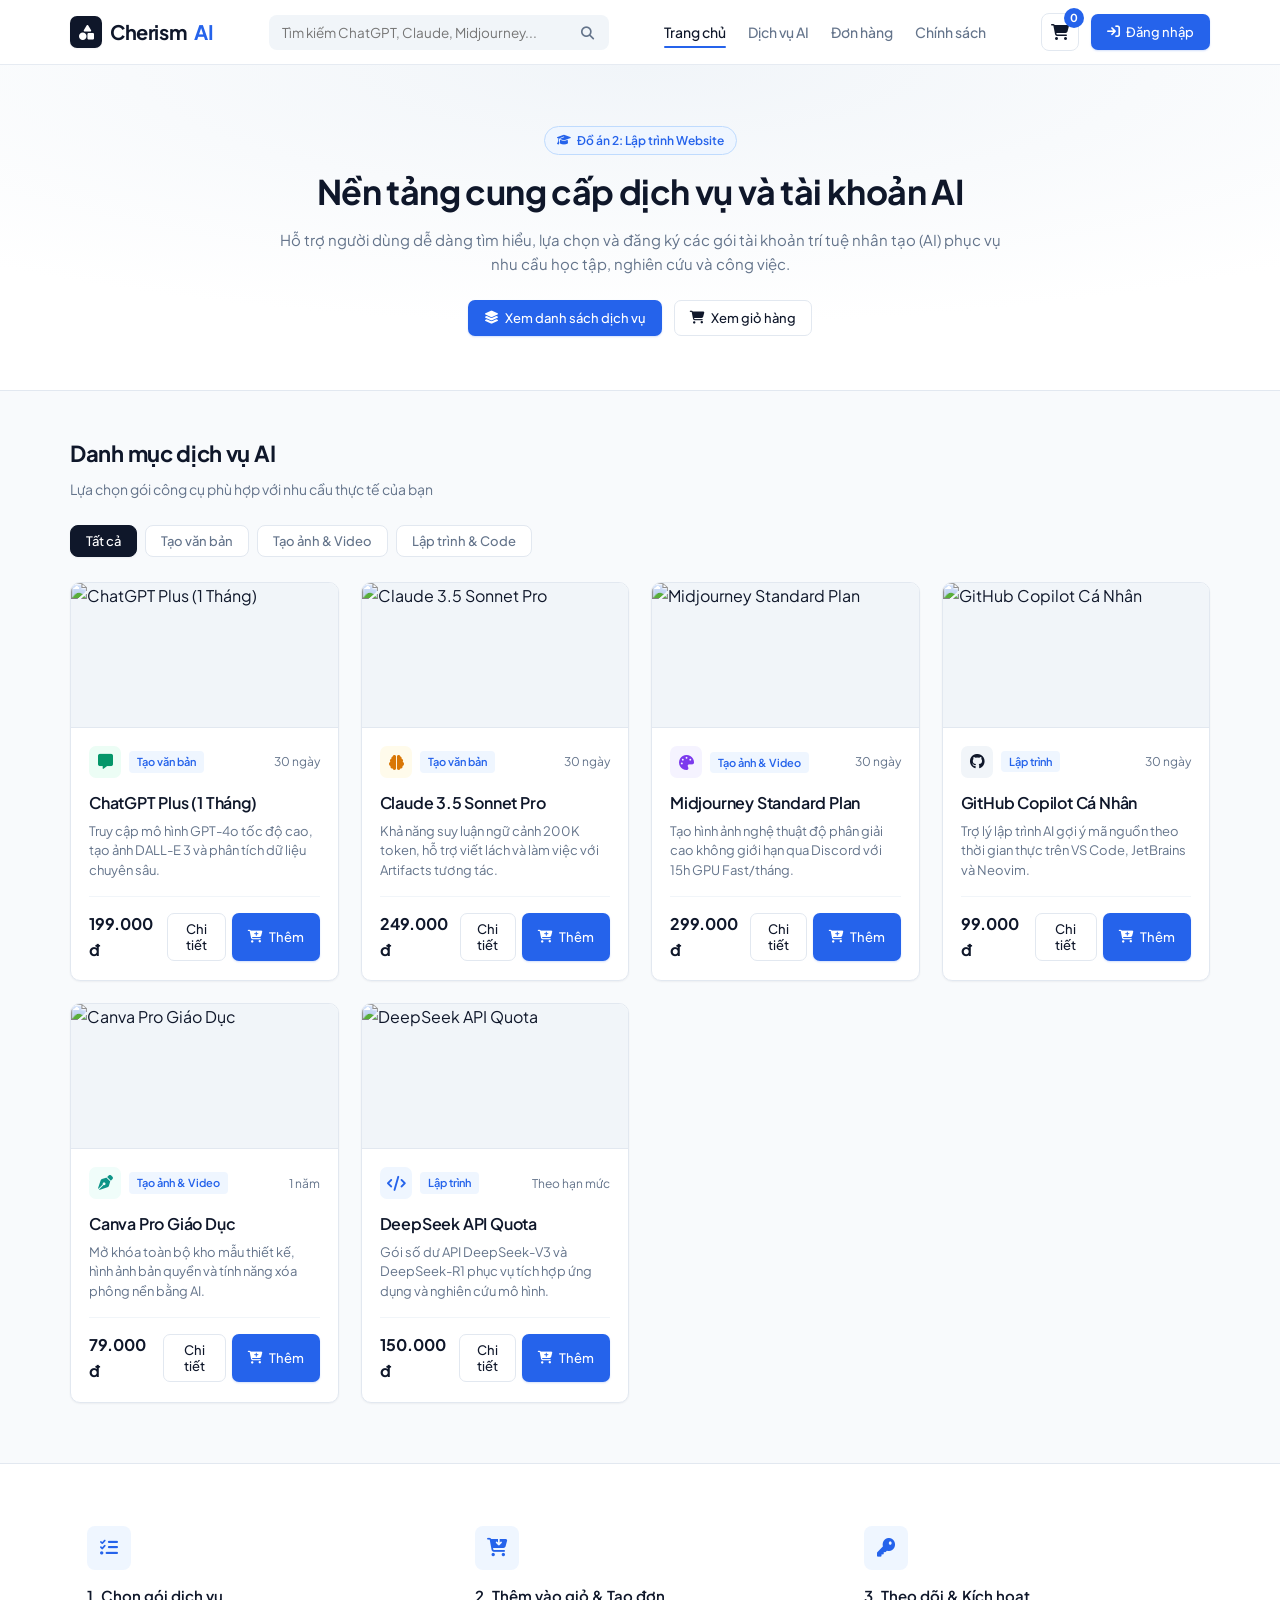
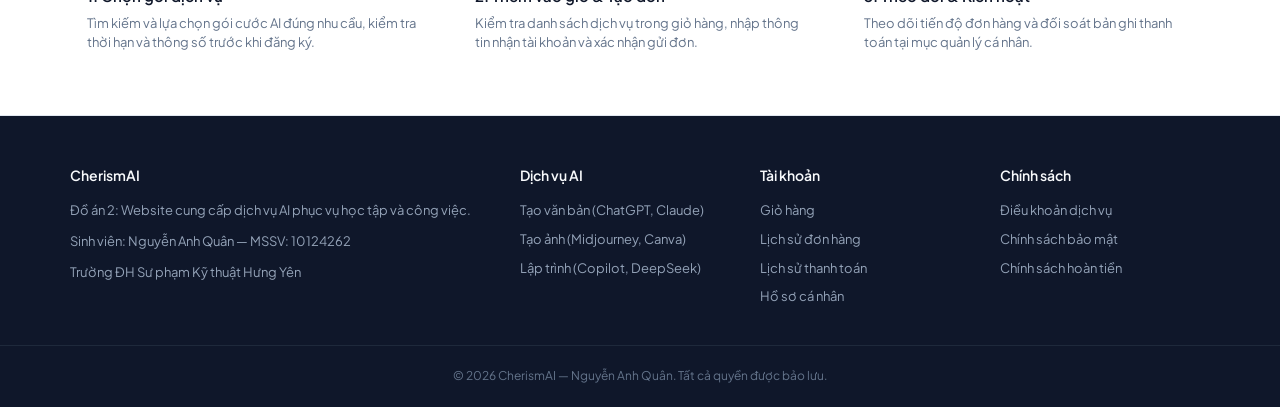
==== commit 3a06b3ff: "update home, auth, profile & docs" ====
--- a/src/views/index.html
+++ b/src/views/index.html
@@ -1,1256 +1,210 @@
 <!DOCTYPE html>
-<html lang="vi" class="scroll-smooth antialiased">
+<html lang="vi">
+
 <head>
-  <meta charset="UTF-8" />
-  <meta name="viewport" content="width=device-width, initial-scale=1.0" />
-  <title>OneKey AI — Cổng API Key AI Hợp Nhất, Tốc Độ Cao & Tiết Kiệm</title>
-  <meta name="description" content="Một API Key duy nhất cho GPT-4o, Claude 3.5 Sonnet, Gemini 1.5 Pro và DeepSeek. Chuẩn định dạng OpenAI, cấp tự động 24/7 qua VietQR, không cần thẻ quốc tế." />
-
-  <!-- Tailwind CSS CDN -->
-  <script src="https://cdn.tailwindcss.com"></script>
-  <script>
-    tailwind.config = {
-      darkMode: 'class',
-      theme: {
-        extend: {
-          colors: {
-            brand: {
-              50: '#eff6ff',
-              100: '#dbeafe',
-              500: '#3b82f6',
-              600: '#2563eb',
-              700: '#1d4ed8',
-              900: '#1e3a8a',
-            },
-            surface: {
-              subtle: '#f8fafc',
-              border: '#e2e8f0',
-              muted: '#64748b',
-              dark: '#0f172a'
-            }
-          },
-          fontFamily: {
-            sans: ['"Plus Jakarta Sans"', '-apple-system', 'BlinkMacSystemFont', '"Segoe UI"', 'Roboto', 'sans-serif'],
-            mono: ['"JetBrains Mono"', 'Menlo', 'Monaco', 'Courier New', 'monospace']
-          },
-          boxShadow: {
-            'subtle': '0 1px 3px 0 rgba(0, 0, 0, 0.03), 0 1px 2px -1px rgba(0, 0, 0, 0.03)',
-            'card': '0 10px 30px -10px rgba(0, 0, 0, 0.05)',
-            'float': '0 20px 40px -15px rgba(15, 23, 42, 0.08)'
-          }
-        }
-      }
-    }
-  </script>
-
-  <!-- Google Fonts: Plus Jakarta Sans & JetBrains Mono -->
+  <meta charset="UTF-8">
+  <meta name="viewport" content="width=device-width, initial-scale=1.0">
+  <title>CherismAI — Cung Cấp Dịch Vụ và Tài Khoản AI</title>
+  
+  <!-- Google Fonts: Plus Jakarta Sans -->
   <link rel="preconnect" href="https://fonts.googleapis.com">
   <link rel="preconnect" href="https://fonts.gstatic.com" crossorigin>
-  <link href="https://fonts.googleapis.com/css2?family=JetBrains+Mono:wght@400;500;600&family=Plus+Jakarta+Sans:wght@400;500;600;700;800&display=swap" rel="stylesheet">
-
-  <!-- Lucide Icons -->
-  <script src="https://unpkg.com/lucide@latest"></script>
-
-  <style>
-    body {
-      font-family: 'Plus Jakarta Sans', sans-serif;
-    }
-    .font-mono {
-      font-family: 'JetBrains Mono', monospace;
-    }
-    /* Subtle custom scrollbar */
-    ::-webkit-scrollbar {
-      width: 6px;
-      height: 6px;
-    }
-    ::-webkit-scrollbar-track {
-      background: #f1f5f9;
-    }
-    ::-webkit-scrollbar-thumb {
-      background: #cbd5e1;
-      border-radius: 9999px;
-    }
-    ::-webkit-scrollbar-thumb:hover {
-      background: #94a3b8;
-    }
-  </style>
+  <link href="https://fonts.googleapis.com/css2?family=Plus+Jakarta+Sans:wght@400;500;600;700&display=swap" rel="stylesheet">
+
+  <link rel="stylesheet" href="../public/css/home.css">
+  <!-- Font Awesome Icons -->
+  <link rel="stylesheet" href="https://cdnjs.cloudflare.com/ajax/libs/font-awesome/6.4.0/css/all.min.css">
 </head>
-<body class="bg-[#ffffff] text-slate-900 selection:bg-blue-100 selection:text-blue-900 flex flex-col min-h-screen">
-
-  <header class="sticky top-0 z-40 bg-white/90 backdrop-blur-md border-b border-slate-200/80 transition-all">
-    <div class="max-w-6xl mx-auto px-4 sm:px-6 h-16 flex items-center justify-between">
-      
-      <!-- Brand Logo & Live Uptime Badge -->
-      <div class="flex items-center gap-4">
-        <a href="#" class="flex items-center gap-2.5 group">
-          <div class="w-8 h-8 rounded-lg bg-slate-950 text-white flex items-center justify-center font-bold text-sm shadow-sm transition-transform group-hover:scale-95">
-            <i data-lucide="key" class="w-4 h-4 text-blue-400"></i>
-          </div>
-          <span class="text-lg font-bold tracking-tight text-slate-950">OneKey<span class="text-blue-600 font-extrabold">.ai</span></span>
+
+<body>
+
+  <!-- HEADER -->
+  <header class="header">
+    <div class="container nav-container">
+      <a href="index.html" class="logo">
+        <div class="logo-icon-box">
+          <i class="fa-solid fa-shapes"></i>
+        </div>
+        Cherism<span>AI</span>
+      </a>
+
+      <div class="search-box">
+        <input type="text" id="searchInput" placeholder="Tìm kiếm ChatGPT, Claude, Midjourney...">
+        <button id="searchBtn" title="Tìm kiếm"><i class="fa-solid fa-magnifying-glass"></i></button>
+      </div>
+
+      <nav class="nav-links">
+        <a href="index.html" class="active">Trang chủ</a>
+        <a href="#services">Dịch vụ AI</a>
+        <a href="order_history.html">Đơn hàng</a>
+        <a href="policy/term.html">Chính sách</a>
+      </nav>
+
+      <div class="user-actions">
+        <a href="cart.html" class="cart-btn" title="Giỏ hàng">
+          <i class="fa-solid fa-cart-shopping"></i>
+          <span class="badge" id="cartCount">0</span>
         </a>
-
-        <!-- Status Pill: Subtle and Enterprise -->
-        <div class="hidden sm:inline-flex items-center gap-1.5 px-2.5 py-1 rounded-full bg-slate-100 border border-slate-200/80 text-[11px] font-medium text-slate-600">
-          <span class="w-1.5 h-1.5 rounded-full bg-emerald-500 animate-pulse"></span>
-          <span>Hệ thống: <strong class="text-slate-800 font-semibold">99.98%</strong> uptime</span>
-        </div>
-      </div>
-
-      <!-- Navigation links -->
-      <nav class="hidden md:flex items-center gap-7 text-sm font-medium text-slate-600">
-        <a href="#models" class="hover:text-slate-950 transition-colors">Mô hình hỗ trợ</a>
-        <a href="#pricing" class="hover:text-slate-950 transition-colors">Bảng giá nạp</a>
-        <a href="#apps" class="hover:text-slate-950 transition-colors">Ứng dụng tương thích</a>
-        <a href="#tester" class="hover:text-slate-950 transition-colors">Thử nghiệm trực tiếp</a>
-        <a href="#faq" class="hover:text-slate-950 transition-colors">FAQ</a>
-      </nav>
-
-      <!-- Action items -->
-      <div class="flex items-center gap-2.5">
-        <button onclick="openCheckBalanceModal()" class="hidden sm:inline-flex items-center gap-1.5 text-xs font-semibold text-slate-700 hover:text-slate-950 px-3 py-2 rounded-lg border border-slate-200 hover:border-slate-300 hover:bg-slate-50 transition">
-          <i data-lucide="search" class="w-3.5 h-3.5 text-slate-400"></i>
-          <span>Tra cứu số dư Key</span>
+        <div id="userAuthArea" class="user-status">
+          <!-- Render động trạng thái Đăng nhập hoặc Tài khoản -->
+          <a href="auth/login.html" class="btn btn-primary">
+            <i class="fa-solid fa-arrow-right-to-bracket"></i> Đăng nhập
+          </a>
+        </div>
+      </div>
+    </div>
+  </header>
+
+  <!-- HERO SECTION -->
+  <section class="hero">
+    <div class="container hero-content">
+      <div class="hero-tag">
+        <i class="fa-solid fa-graduation-cap"></i> Đồ án 2: Lập trình Website
+      </div>
+      <h1>Nền tảng cung cấp dịch vụ và tài khoản AI</h1>
+      <p>Hỗ trợ người dùng dễ dàng tìm hiểu, lựa chọn và đăng ký các gói tài khoản trí tuệ nhân tạo (AI) phục vụ nhu cầu học tập, nghiên cứu và công việc.</p>
+      <div class="hero-btns">
+        <a href="#services" class="btn btn-primary">
+          <i class="fa-solid fa-layer-group"></i> Xem danh sách dịch vụ
+        </a>
+        <a href="cart.html" class="btn btn-secondary">
+          <i class="fa-solid fa-cart-shopping"></i> Xem giỏ hàng
+        </a>
+      </div>
+    </div>
+  </section>
+
+  <!-- DANH MỤC & DANH SÁCH DỊCH VỤ -->
+  <section class="services-section container" id="services">
+    <div class="section-title">
+      <h2>Danh mục dịch vụ AI</h2>
+      <p>Lựa chọn gói công cụ phù hợp với nhu cầu thực tế của bạn</p>
+    </div>
+
+    <!-- Filter Tabs -->
+    <div class="filter-tabs">
+      <button class="tab-btn active" data-category="ALL">Tất cả</button>
+      <button class="tab-btn" data-category="TEXT">Tạo văn bản</button>
+      <button class="tab-btn" data-category="IMAGE">Tạo ảnh & Video</button>
+      <button class="tab-btn" data-category="CODE">Lập trình & Code</button>
+    </div>
+
+    <!-- Service Cards Grid -->
+    <div class="service-grid" id="serviceList">
+      <!-- Dữ liệu render tự động từ JavaScript -->
+    </div>
+  </section>
+
+  <!-- QUY TRÌNH HOẠT ĐỘNG (3 BƯỚC) -->
+  <section class="features">
+    <div class="container features-grid">
+      <div class="feature-item">
+        <div class="feature-icon-box">
+          <i class="fa-solid fa-list-check"></i>
+        </div>
+        <h3>1. Chọn gói dịch vụ</h3>
+        <p>Tìm kiếm và lựa chọn gói cước AI đúng nhu cầu, kiểm tra thời hạn và thông số trước khi đăng ký.</p>
+      </div>
+      <div class="feature-item">
+        <div class="feature-icon-box">
+          <i class="fa-solid fa-cart-arrow-down"></i>
+        </div>
+        <h3>2. Thêm vào giỏ & Tạo đơn</h3>
+        <p>Kiểm tra danh sách dịch vụ trong giỏ hàng, nhập thông tin nhận tài khoản và xác nhận gửi đơn.</p>
+      </div>
+      <div class="feature-item">
+        <div class="feature-icon-box">
+          <i class="fa-solid fa-key"></i>
+        </div>
+        <h3>3. Theo dõi & Kích hoạt</h3>
+        <p>Theo dõi tiến độ đơn hàng và đối soát bản ghi thanh toán tại mục quản lý cá nhân.</p>
+      </div>
+    </div>
+  </section>
+
+  <!-- MODAL XEM CHI TIẾT DỊCH VỤ -->
+  <div class="modal-overlay" id="serviceDetailModal">
+    <div class="modal-box">
+      <div class="modal-header">
+        <h3 id="modalServiceName">Chi tiết dịch vụ</h3>
+        <button class="modal-close" onclick="closeDetailModal()">&times;</button>
+      </div>
+      <div class="modal-thumb" id="modalThumbContainer" style="display:none;">
+        <img id="modalThumbnail" src="" alt="Thumbnail dịch vụ">
+      </div>
+      <div class="modal-body">
+        <div class="modal-info-row">
+          <span class="label">Danh mục:</span>
+          <span class="val" id="modalCategory">-</span>
+        </div>
+        <div class="modal-info-row">
+          <span class="label">Thời hạn:</span>
+          <span class="val" id="modalDuration">-</span>
+        </div>
+        <div class="modal-info-row">
+          <span class="label">Đơn giá:</span>
+          <span class="val" id="modalPrice">-</span>
+        </div>
+        <div class="modal-desc-title">Mô tả tính năng:</div>
+        <p class="modal-desc-content" id="modalDesc">-</p>
+        <div class="modal-desc-title">Quy định sử dụng & Bàn giao:</div>
+        <p class="modal-desc-content" id="modalDetail">-</p>
+      </div>
+      <div class="modal-footer">
+        <button class="btn btn-secondary" onclick="closeDetailModal()">Đóng</button>
+        <button class="btn btn-primary" onclick="addCurrentModalToCart()">
+          <i class="fa-solid fa-cart-plus"></i> Thêm vào giỏ hàng
         </button>
-
-        <button onclick="openBuyModal('200k')" class="inline-flex items-center gap-2 bg-slate-950 hover:bg-slate-800 text-white px-4 py-2 rounded-lg text-xs sm:text-sm font-semibold shadow-sm transition active:scale-95">
-          <span>Nạp nhận Key</span>
-          <i data-lucide="arrow-up-right" class="w-4 h-4 text-slate-300"></i>
-        </button>
-
-        <!-- Mobile Menu Toggle -->
-        <button id="mobileMenuBtn" class="md:hidden p-2 text-slate-600 hover:text-slate-900 focus:outline-none" aria-label="Menu">
-          <i data-lucide="menu" class="w-5 h-5"></i>
-        </button>
-      </div>
-
-    </div>
-
-    <!-- Mobile Drawer -->
-    <div id="mobileMenu" class="hidden md:hidden border-b border-slate-200 bg-white px-5 py-4 space-y-3 text-sm font-medium text-slate-700">
-      <div class="pb-2 border-b border-slate-100 flex items-center justify-between">
-        <span class="text-xs text-slate-500">Trạng thái hạ tầng</span>
-        <span class="inline-flex items-center gap-1 text-xs text-emerald-700 font-medium">
-          <span class="w-2 h-2 rounded-full bg-emerald-500"></span> 99.98% Hoạt động
-        </span>
-      </div>
-      <a href="#models" class="block py-1 hover:text-blue-600" onclick="toggleMobileMenu()">Mô hình hỗ trợ</a>
-      <a href="#pricing" class="block py-1 hover:text-blue-600" onclick="toggleMobileMenu()">Bảng giá nạp</a>
-      <a href="#apps" class="block py-1 hover:text-blue-600" onclick="toggleMobileMenu()">Ứng dụng tương thích</a>
-      <a href="#tester" class="block py-1 hover:text-blue-600" onclick="toggleMobileMenu()">Thử nghiệm trực tiếp</a>
-      <a href="#faq" class="block py-1 hover:text-blue-600" onclick="toggleMobileMenu()">Câu hỏi thường gặp</a>
-      <div class="pt-2 border-t border-slate-100">
-        <button onclick="toggleMobileMenu(); openCheckBalanceModal();" class="w-full text-left py-1 text-blue-600 font-semibold flex items-center gap-2">
-          <i data-lucide="search" class="w-4 h-4"></i> Tra cứu số dư Key
-        </button>
-      </div>
-    </div>
-  </header>
-
-  <main class="flex-grow">
-    
-    <section class="pt-16 pb-14 sm:pt-24 sm:pb-20 border-b border-slate-200/80 bg-gradient-to-b from-white via-[#fcfdfe] to-[#f8fafc]">
-      <div class="max-w-5xl mx-auto px-4 sm:px-6 text-center">
-        
-        <!-- Standard OpenAI format Tag -->
-        <div class="inline-flex items-center gap-2 px-3 py-1 rounded-full bg-slate-100 border border-slate-200 text-slate-700 text-xs font-semibold mb-6 shadow-2xs">
-          <span class="flex h-2 w-2 rounded-full bg-blue-600"></span>
-          <span>Chuẩn định dạng OpenAI API · Tiết kiệm đến 70% so với mua trực tiếp</span>
-        </div>
-
-        <!-- Hero Title -->
-        <h1 class="text-3xl sm:text-5xl md:text-6xl font-extrabold text-slate-950 tracking-tight leading-[1.15] sm:leading-[1.15]">
-          Một API Key duy nhất cho mọi <br class="hidden sm:inline" />
-          <span class="bg-gradient-to-r from-slate-950 via-blue-700 to-slate-900 bg-clip-text text-transparent">mô hình AI hàng đầu thế giới</span>
-        </h1>
-
-        <!-- Hero Subtitle -->
-        <p class="mt-5 text-base sm:text-lg text-slate-600 max-w-2xl mx-auto font-normal leading-relaxed">
-          Khai thác sức mạnh của <strong class="text-slate-900 font-semibold">GPT-4o, Claude 3.5 Sonnet, Gemini 1.5 Pro và DeepSeek-R1</strong> qua một điểm kết nối đồng nhất. Không cần thẻ Visa quốc tế, cấp mã tức thì qua VietQR tự động.
-        </p>
-
-        <!-- CTA Buttons -->
-        <div class="mt-8 sm:mt-10 flex flex-col sm:flex-row items-center justify-center gap-3">
-          <button onclick="openBuyModal('200k')" class="w-full sm:w-auto inline-flex items-center justify-center gap-2 bg-blue-600 hover:bg-blue-700 text-white px-6 py-3 rounded-xl text-sm font-semibold shadow-sm hover:shadow transition transform active:scale-[0.98]">
-            <i data-lucide="zap" class="w-4 h-4"></i>
-            <span>Nhận Key dùng ngay (Từ 50.000đ)</span>
-          </button>
-          <a href="#models" class="w-full sm:w-auto inline-flex items-center justify-center gap-2 bg-white hover:bg-slate-50 text-slate-700 border border-slate-200 hover:border-slate-300 px-5 py-3 rounded-xl text-sm font-semibold transition">
-            <i data-lucide="activity" class="w-4 h-4 text-emerald-600"></i>
-            <span>Xem bảng kiểm tra độ trễ (Latency)</span>
-          </a>
-        </div>
-
-        <!-- Trust Metrics Bar -->
-        <div class="mt-14 pt-8 border-t border-slate-200 grid grid-cols-2 md:grid-cols-4 gap-4 text-left">
-          <div class="p-3 bg-white rounded-xl border border-slate-200/80 shadow-subtle">
-            <div class="text-[11px] font-semibold text-slate-500 uppercase tracking-wider">Độ trễ trung bình</div>
-            <div class="mt-1 flex items-baseline gap-1.5">
-              <span class="text-lg font-bold text-slate-900 font-mono">< 320ms</span>
-              <span class="text-[10px] text-emerald-600 font-semibold bg-emerald-50 px-1 rounded">Cực thấp</span>
-            </div>
-            <p class="text-[11px] text-slate-500 mt-0.5">Hạ tầng máy chủ định tuyến tối ưu</p>
-          </div>
-
-          <div class="p-3 bg-white rounded-xl border border-slate-200/80 shadow-subtle">
-            <div class="text-[11px] font-semibold text-slate-500 uppercase tracking-wider">Chính sách hạn mức</div>
-            <div class="mt-1 flex items-baseline gap-1.5">
-              <span class="text-lg font-bold text-slate-900 font-mono">0 VNĐ</span>
-              <span class="text-[10px] text-blue-600 font-semibold bg-blue-50 px-1 rounded">Không phí tháng</span>
-            </div>
-            <p class="text-[11px] text-slate-500 mt-0.5">Số dư không bao giờ hết hạn</p>
-          </div>
-
-          <div class="p-3 bg-white rounded-xl border border-slate-200/80 shadow-subtle">
-            <div class="text-[11px] font-semibold text-slate-500 uppercase tracking-wider">Khả năng tương thích</div>
-            <div class="mt-1 flex items-baseline gap-1.5">
-              <span class="text-lg font-bold text-slate-900 font-mono">100%</span>
-              <span class="text-[10px] text-slate-600 font-semibold bg-slate-100 px-1 rounded">Chuẩn OpenAI</span>
-            </div>
-            <p class="text-[11px] text-slate-500 mt-0.5">NextChat, Chatbox, Cursor, Cline</p>
-          </div>
-
-          <div class="p-3 bg-white rounded-xl border border-slate-200/80 shadow-subtle">
-            <div class="text-[11px] font-semibold text-slate-500 uppercase tracking-wider">Kênh thanh toán</div>
-            <div class="mt-1 flex items-baseline gap-1.5">
-              <span class="text-lg font-bold text-slate-900 font-mono">VietQR 24/7</span>
-              <span class="text-[10px] text-emerald-600 font-semibold bg-emerald-50 px-1 rounded">Khớp tự động</span>
-            </div>
-            <p class="text-[11px] text-slate-500 mt-0.5">Nhận Key ngay sau khi chuyển khoản</p>
-          </div>
-        </div>
-
-      </div>
-    </section>
-
-    <section class="py-16 sm:py-20 bg-[#f8fafc] border-b border-slate-200" id="models">
-      <div class="max-w-5xl mx-auto px-4 sm:px-6">
-        
-        <div class="flex flex-col sm:flex-row sm:items-end justify-between mb-8 gap-4">
-          <div>
-            <div class="text-xs font-bold uppercase tracking-wider text-blue-600">Trực quan & Minh bạch</div>
-            <h2 class="text-2xl sm:text-3xl font-bold text-slate-950 mt-1">Danh Mục Mô Hình & Tốc Độ Trả Lời Thực Tế</h2>
-            <p class="text-xs sm:text-sm text-slate-500 mt-1">Hệ thống liên tục kiểm tra ping thời gian thực đến cụm máy chủ toàn cầu.</p>
-          </div>
-
-          <!-- Category filter tabs -->
-          <div class="inline-flex p-1 rounded-xl bg-slate-200/70 text-xs font-semibold text-slate-600">
-            <button onclick="filterModels('all', this)" class="category-btn active px-3 py-1.5 rounded-lg bg-white text-slate-900 shadow-2xs transition">Tất cả</button>
-            <button onclick="filterModels('reasoning', this)" class="category-btn px-3 py-1.5 rounded-lg hover:text-slate-900 transition">Suy luận & Code</button>
-            <button onclick="filterModels('fast', this)" class="category-btn px-3 py-1.5 rounded-lg hover:text-slate-900 transition">Tốc độ & Tiết kiệm</button>
-          </div>
-        </div>
-
-        <!-- Live Models Table / Card Grid -->
-        <div class="bg-white rounded-2xl border border-slate-200 overflow-hidden shadow-card">
-          <div class="overflow-x-auto">
-            <table class="w-full text-left text-xs sm:text-sm">
-              <thead class="bg-slate-50/80 border-b border-slate-200 text-slate-500 uppercase text-[11px] font-semibold tracking-wider">
-                <tr>
-                  <th class="py-3.5 px-4 sm:px-6">Mô hình AI</th>
-                  <th class="py-3.5 px-4">Nhà cung cấp</th>
-                  <th class="py-3.5 px-4">Ngữ cảnh (Context)</th>
-                  <th class="py-3.5 px-4">Độ trễ Ping</th>
-                  <th class="py-3.5 px-4">Đơn giá tham chiếu</th>
-                  <th class="py-3.5 px-4 text-right">Trạng thái</th>
-                </tr>
-              </thead>
-              <tbody class="divide-y divide-slate-100 font-normal text-slate-700" id="modelsTableBody">
-                
-                <!-- GPT-4o -->
-                <tr class="model-row hover:bg-slate-50/70 transition" data-category="reasoning">
-                  <td class="py-3.5 px-4 sm:px-6">
-                    <div class="font-bold text-slate-900 flex items-center gap-2">
-                      <span class="w-2 h-2 rounded-full bg-emerald-500"></span>
-                      <span>gpt-4o</span>
-                      <span class="text-[10px] font-medium bg-blue-50 text-blue-700 px-1.5 py-0.5 rounded border border-blue-100">Flagship</span>
-                    </div>
-                    <div class="text-[11px] text-slate-500 font-mono mt-0.5">OpenAI GPT-4o Omni (Hỗ trợ Vision)</div>
-                  </td>
-                  <td class="py-3.5 px-4 font-medium text-slate-800">OpenAI</td>
-                  <td class="py-3.5 px-4 font-mono text-slate-600">128K tokens</td>
-                  <td class="py-3.5 px-4">
-                    <span class="font-mono font-semibold text-slate-900">284 ms</span>
-                  </td>
-                  <td class="py-3.5 px-4 text-xs font-mono text-slate-600">
-                    <div>In: $2.5 / 1M</div>
-                    <div>Out: $10.0 / 1M</div>
-                  </td>
-                  <td class="py-3.5 px-4 text-right">
-                    <span class="inline-flex items-center gap-1 text-[11px] font-medium text-emerald-700 bg-emerald-50 px-2 py-0.5 rounded-full border border-emerald-100">
-                      <i data-lucide="check" class="w-3 h-3"></i> Hoạt động ổn định
-                    </span>
-                  </td>
-                </tr>
-
-                <!-- Claude 3.5 Sonnet -->
-                <tr class="model-row hover:bg-slate-50/70 transition" data-category="reasoning">
-                  <td class="py-3.5 px-4 sm:px-6">
-                    <div class="font-bold text-slate-900 flex items-center gap-2">
-                      <span class="w-2 h-2 rounded-full bg-emerald-500"></span>
-                      <span>claude-3-5-sonnet-20241022</span>
-                      <span class="text-[10px] font-medium bg-amber-50 text-amber-800 px-1.5 py-0.5 rounded border border-amber-200">Top Code</span>
-                    </div>
-                    <div class="text-[11px] text-slate-500 font-mono mt-0.5">Anthropic Claude 3.5 Sonnet (v2)</div>
-                  </td>
-                  <td class="py-3.5 px-4 font-medium text-slate-800">Anthropic</td>
-                  <td class="py-3.5 px-4 font-mono text-slate-600">200K tokens</td>
-                  <td class="py-3.5 px-4">
-                    <span class="font-mono font-semibold text-slate-900">312 ms</span>
-                  </td>
-                  <td class="py-3.5 px-4 text-xs font-mono text-slate-600">
-                    <div>In: $3.0 / 1M</div>
-                    <div>Out: $15.0 / 1M</div>
-                  </td>
-                  <td class="py-3.5 px-4 text-right">
-                    <span class="inline-flex items-center gap-1 text-[11px] font-medium text-emerald-700 bg-emerald-50 px-2 py-0.5 rounded-full border border-emerald-100">
-                      <i data-lucide="check" class="w-3 h-3"></i> Hoạt động ổn định
-                    </span>
-                  </td>
-                </tr>
-
-                <!-- DeepSeek-V3 / R1 -->
-                <tr class="model-row hover:bg-slate-50/70 transition" data-category="fast reasoning">
-                  <td class="py-3.5 px-4 sm:px-6">
-                    <div class="font-bold text-slate-900 flex items-center gap-2">
-                      <span class="w-2 h-2 rounded-full bg-emerald-500"></span>
-                      <span>deepseek-reasoner / deepseek-chat</span>
-                      <span class="text-[10px] font-medium bg-purple-50 text-purple-700 px-1.5 py-0.5 rounded border border-purple-200">R1 / V3</span>
-                    </div>
-                    <div class="text-[11px] text-slate-500 font-mono mt-0.5">Mô hình suy luận toán học và logic tối ưu</div>
-                  </td>
-                  <td class="py-3.5 px-4 font-medium text-slate-800">DeepSeek</td>
-                  <td class="py-3.5 px-4 font-mono text-slate-600">64K tokens</td>
-                  <td class="py-3.5 px-4">
-                    <span class="font-mono font-semibold text-emerald-600">188 ms</span>
-                  </td>
-                  <td class="py-3.5 px-4 text-xs font-mono text-slate-600">
-                    <div>In: $0.14 / 1M</div>
-                    <div>Out: $0.28 / 1M</div>
-                  </td>
-                  <td class="py-3.5 px-4 text-right">
-                    <span class="inline-flex items-center gap-1 text-[11px] font-medium text-emerald-700 bg-emerald-50 px-2 py-0.5 rounded-full border border-emerald-100">
-                      <i data-lucide="zap" class="w-3 h-3"></i> Tốc độ siêu nhanh
-                    </span>
-                  </td>
-                </tr>
-
-                <!-- Gemini 1.5 Pro -->
-                <tr class="model-row hover:bg-slate-50/70 transition" data-category="fast">
-                  <td class="py-3.5 px-4 sm:px-6">
-                    <div class="font-bold text-slate-900 flex items-center gap-2">
-                      <span class="w-2 h-2 rounded-full bg-emerald-500"></span>
-                      <span>gemini-1.5-pro-latest</span>
-                      <span class="text-[10px] font-medium bg-blue-50 text-blue-700 px-1.5 py-0.5 rounded border border-blue-100">2M Window</span>
-                    </div>
-                    <div class="text-[11px] text-slate-500 font-mono mt-0.5">Google DeepMind (Hỗ trợ tài liệu siêu dài & video)</div>
-                  </td>
-                  <td class="py-3.5 px-4 font-medium text-slate-800">Google AI</td>
-                  <td class="py-3.5 px-4 font-mono text-slate-600">2.000K (2M)</td>
-                  <td class="py-3.5 px-4">
-                    <span class="font-mono font-semibold text-slate-900">238 ms</span>
-                  </td>
-                  <td class="py-3.5 px-4 text-xs font-mono text-slate-600">
-                    <div>In: $1.25 / 1M</div>
-                    <div>Out: $5.00 / 1M</div>
-                  </td>
-                  <td class="py-3.5 px-4 text-right">
-                    <span class="inline-flex items-center gap-1 text-[11px] font-medium text-emerald-700 bg-emerald-50 px-2 py-0.5 rounded-full border border-emerald-100">
-                      <i data-lucide="check" class="w-3 h-3"></i> Hoạt động ổn định
-                    </span>
-                  </td>
-                </tr>
-
-                <!-- Claude 3.5 Haiku -->
-                <tr class="model-row hover:bg-slate-50/70 transition" data-category="fast">
-                  <td class="py-3.5 px-4 sm:px-6">
-                    <div class="font-bold text-slate-900 flex items-center gap-2">
-                      <span class="w-2 h-2 rounded-full bg-emerald-500"></span>
-                      <span>claude-3-5-haiku-20241022</span>
-                    </div>
-                    <div class="text-[11px] text-slate-500 font-mono mt-0.5">Anthropic Haiku thế hệ mới nhất</div>
-                  </td>
-                  <td class="py-3.5 px-4 font-medium text-slate-800">Anthropic</td>
-                  <td class="py-3.5 px-4 font-mono text-slate-600">200K tokens</td>
-                  <td class="py-3.5 px-4">
-                    <span class="font-mono font-semibold text-emerald-600">195 ms</span>
-                  </td>
-                  <td class="py-3.5 px-4 text-xs font-mono text-slate-600">
-                    <div>In: $0.80 / 1M</div>
-                    <div>Out: $4.00 / 1M</div>
-                  </td>
-                  <td class="py-3.5 px-4 text-right">
-                    <span class="inline-flex items-center gap-1 text-[11px] font-medium text-emerald-700 bg-emerald-50 px-2 py-0.5 rounded-full border border-emerald-100">
-                      <i data-lucide="check" class="w-3 h-3"></i> Phản hồi tức thì
-                    </span>
-                  </td>
-                </tr>
-
-              </tbody>
-            </table>
-          </div>
-          <div class="px-4 py-3 bg-slate-50 border-t border-slate-200 text-xs text-slate-500 flex flex-col sm:flex-row items-center justify-between gap-2">
-            <span>Tất cả mô hình đều gọi được thông qua cùng endpoint tiêu chuẩn: <code class="font-mono bg-white px-2 py-0.5 rounded border border-slate-200 text-slate-800">https://api.onekey.ai/v1</code></span>
-            <button onclick="pingAllModels()" class="text-blue-600 hover:text-blue-700 font-semibold flex items-center gap-1">
-              <i data-lucide="refresh-cw" class="w-3.5 h-3.5"></i> Làm mới kiểm tra ping
-            </button>
-          </div>
-        </div>
-
-      </div>
-    </section>
-
-    <section class="py-16 sm:py-24 bg-white" id="pricing">
-      <div class="max-w-5xl mx-auto px-4 sm:px-6">
-        
-        <div class="text-center max-w-xl mx-auto mb-14">
-          <div class="text-xs font-bold uppercase tracking-wider text-blue-600">Bảng Giá Đơn Giản</div>
-          <h2 class="text-2xl sm:text-3xl font-extrabold text-slate-950 mt-1">Nạp Tiền Theo Nhu Cầu - Dùng Đâu Trừ Đó</h2>
-          <p class="text-sm text-slate-500 mt-2">
-            Số dư tồn tại vĩnh viễn không bao giờ hết hạn. Minh bạch từng token theo đúng giá niêm yết của hãng.
-          </p>
-        </div>
-
-        <div class="grid grid-cols-1 md:grid-cols-3 gap-6 items-stretch">
-          
-          <!-- Pack 1: Starter -->
-          <div class="rounded-2xl border border-slate-200 bg-white p-6 sm:p-7 flex flex-col justify-between hover:border-slate-300 transition hover:shadow-subtle">
-            <div>
-              <div class="flex items-center justify-between">
-                <span class="text-xs font-bold uppercase tracking-wider text-slate-500">Gói Khởi Điểm</span>
-                <span class="text-[11px] font-medium bg-slate-100 text-slate-600 px-2 py-0.5 rounded">Cá nhân</span>
-              </div>
-
-              <h3 class="text-lg font-bold text-slate-900 mt-3">Starter</h3>
-              <p class="text-xs text-slate-500 mt-1">Phù hợp học sinh, sinh viên hoặc người mới bắt đầu làm quen với Chatbox / NextChat.</p>
-
-              <div class="mt-6 pt-5 border-t border-slate-100">
-                <div class="flex items-baseline gap-1">
-                  <span class="text-3xl font-extrabold text-slate-900">50.000</span>
-                  <span class="text-sm font-semibold text-slate-500">VNĐ</span>
-                </div>
-                <div class="mt-1 text-xs text-emerald-600 font-semibold flex items-center gap-1">
-                  <i data-lucide="check" class="w-3.5 h-3.5"></i> Nhận $2.00 USD hạn mức trong Key
-                </div>
-              </div>
-
-              <ul class="mt-6 space-y-3 text-xs text-slate-600">
-                <li class="flex items-center gap-2">
-                  <i data-lucide="check" class="w-4 h-4 text-slate-900 shrink-0"></i>
-                  <span>Truy cập đầy đủ toàn bộ danh mục AI</span>
-                </li>
-                <li class="flex items-center gap-2">
-                  <i data-lucide="check" class="w-4 h-4 text-slate-900 shrink-0"></i>
-                  <span>Tương thích NextChat, Chatbox, Cherry</span>
-                </li>
-                <li class="flex items-center gap-2">
-                  <i data-lucide="check" class="w-4 h-4 text-slate-900 shrink-0"></i>
-                  <span>Cấp mã tự động qua VietQR trong 10 giây</span>
-                </li>
-                <li class="flex items-center gap-2">
-                  <i data-lucide="check" class="w-4 h-4 text-slate-900 shrink-0"></i>
-                  <span>Không bao giờ bị hết hạn số dư</span>
-                </li>
-              </ul>
-            </div>
-
-            <button onclick="openBuyModal('50k')" class="mt-8 w-full py-2.5 rounded-xl border border-slate-300 hover:border-slate-400 bg-white hover:bg-slate-50 text-slate-800 font-bold text-xs transition">
-              Chọn Gói Này
-            </button>
-          </div>
-
-          <!-- Pack 2: Developer (Featured) -->
-          <div class="rounded-2xl border-2 border-slate-950 bg-[#0f172a] text-white p-6 sm:p-7 flex flex-col justify-between relative shadow-float transform md:-translate-y-2">
-            <div class="absolute -top-3 left-1/2 -translate-x-1/2 bg-blue-600 text-white text-[10px] font-bold px-3 py-0.5 rounded-full uppercase tracking-wider shadow-sm">
-              Được lựa chọn nhiều nhất
-            </div>
-
-            <div>
-              <div class="flex items-center justify-between">
-                <span class="text-xs font-bold uppercase tracking-wider text-slate-400">Gói Lập Trình</span>
-                <span class="text-[11px] font-semibold bg-blue-500/20 text-blue-300 px-2 py-0.5 rounded border border-blue-400/30">Tặng +20.000đ</span>
-              </div>
-
-              <h3 class="text-lg font-bold text-white mt-3">Developer</h3>
-              <p class="text-xs text-slate-400 mt-1">Dành riêng cho Lập trình viên sử dụng Cursor, Cline, VS Code hoặc công việc nghiên cứu chuyên sâu.</p>
-
-              <div class="mt-6 pt-5 border-t border-slate-800">
-                <div class="flex items-baseline gap-1">
-                  <span class="text-3xl font-extrabold text-white">200.000</span>
-                  <span class="text-sm font-semibold text-slate-400">VNĐ</span>
-                </div>
-                <div class="mt-1 text-xs text-emerald-400 font-semibold flex items-center gap-1">
-                  <i data-lucide="gift" class="w-3.5 h-3.5"></i> Nhận $8.80 USD hạn mức (Đã cộng bonus)
-                </div>
-              </div>
-
-              <ul class="mt-6 space-y-3 text-xs text-slate-300">
-                <li class="flex items-center gap-2">
-                  <i data-lucide="check" class="w-4 h-4 text-blue-400 shrink-0"></i>
-                  <span>Tối ưu độ trễ cho Cursor AI & Cline mở rộng</span>
-                </li>
-                <li class="flex items-center gap-2">
-                  <i data-lucide="check" class="w-4 h-4 text-blue-400 shrink-0"></i>
-                  <span>Ưu tiên băng thông đường truyền cao</span>
-                </li>
-                <li class="flex items-center gap-2">
-                  <i data-lucide="check" class="w-4 h-4 text-blue-400 shrink-0"></i>
-                  <span>Theo dõi lịch sử chi phí và token realtime</span>
-                </li>
-                <li class="flex items-center gap-2">
-                  <i data-lucide="check" class="w-4 h-4 text-blue-400 shrink-0"></i>
-                  <span>Hỗ trợ cấu hình kỹ thuật từ xa qua Ultraview</span>
-                </li>
-              </ul>
-            </div>
-
-            <button onclick="openBuyModal('200k')" class="mt-8 w-full py-2.5 rounded-xl bg-blue-600 hover:bg-blue-500 text-white font-bold text-xs transition shadow-sm">
-              Nạp Gói Developer (200k)
-            </button>
-          </div>
-
-          <!-- Pack 3: Pro / Team -->
-          <div class="rounded-2xl border border-slate-200 bg-white p-6 sm:p-7 flex flex-col justify-between hover:border-slate-300 transition hover:shadow-subtle">
-            <div>
-              <div class="flex items-center justify-between">
-                <span class="text-xs font-bold uppercase tracking-wider text-slate-500">Gói Dự Án / Nhóm</span>
-                <span class="text-[11px] font-semibold bg-emerald-50 text-emerald-700 px-2 py-0.5 rounded border border-emerald-200">Tặng +75.000đ</span>
-              </div>
-
-              <h3 class="text-lg font-bold text-slate-900 mt-3">Pro & Team</h3>
-              <p class="text-xs text-slate-500 mt-1">Dành cho startup, nhóm làm việc tự động hóa nội dung hoặc chạy ứng dụng SaaS sản xuất.</p>
-
-              <div class="mt-6 pt-5 border-t border-slate-100">
-                <div class="flex items-baseline gap-1">
-                  <span class="text-3xl font-extrabold text-slate-900">500.000</span>
-                  <span class="text-sm font-semibold text-slate-500">VNĐ</span>
-                </div>
-                <div class="mt-1 text-xs text-emerald-600 font-semibold flex items-center gap-1">
-                  <i data-lucide="gift" class="w-3.5 h-3.5"></i> Nhận $23.00 USD hạn mức (Đã cộng bonus)
-                </div>
-              </div>
-
-              <ul class="mt-6 space-y-3 text-xs text-slate-600">
-                <li class="flex items-center gap-2">
-                  <i data-lucide="check" class="w-4 h-4 text-slate-900 shrink-0"></i>
-                  <span>Không giới hạn số lượt request/phút (No Rate Limit)</span>
-                </li>
-                <li class="flex items-center gap-2">
-                  <i data-lucide="check" class="w-4 h-4 text-slate-900 shrink-0"></i>
-                  <span>Hỗ trợ phân bổ nhiều Sub-Keys cho từng thành viên</span>
-                </li>
-                <li class="flex items-center gap-2">
-                  <i data-lucide="check" class="w-4 h-4 text-slate-900 shrink-0"></i>
-                  <span>Hỗ trợ xuất hóa đơn điện tử VAT cho công ty</span>
-                </li>
-                <li class="flex items-center gap-2">
-                  <i data-lucide="check" class="w-4 h-4 text-slate-900 shrink-0"></i>
-                  <span>Kênh hỗ trợ ưu tiên trực tiếp qua Telegram/Zalo</span>
-                </li>
-              </ul>
-            </div>
-
-            <button onclick="openBuyModal('500k')" class="mt-8 w-full py-2.5 rounded-xl border border-slate-300 hover:border-slate-400 bg-white hover:bg-slate-50 text-slate-800 font-bold text-xs transition">
-              Chọn Gói Pro
-            </button>
-          </div>
-
-        </div>
-
-        <!-- Custom Recharge Option -->
-        <div class="mt-8 p-4 rounded-xl bg-slate-50 border border-slate-200 flex flex-col sm:flex-row items-center justify-between gap-4 text-xs text-slate-600">
-          <div class="flex items-center gap-3">
-            <div class="w-8 h-8 rounded-lg bg-blue-100 text-blue-700 flex items-center justify-center shrink-0">
-              <i data-lucide="sliders" class="w-4 h-4"></i>
-            </div>
-            <span>Bạn muốn nạp số tiền khác hoặc tích hợp API cho hệ thống doanh nghiệp lớn?</span>
-          </div>
-          <button onclick="openBuyModal('custom')" class="shrink-0 font-bold text-blue-600 hover:text-blue-700 hover:underline">
-            Nhập số tiền tùy chỉnh &rarr;
-          </button>
-        </div>
-
-      </div>
-    </section>
-
-    <section class="py-16 sm:py-20 bg-slate-50 border-y border-slate-200" id="tester">
-      <div class="max-w-5xl mx-auto px-4 sm:px-6">
-        
-        <div class="text-center max-w-xl mx-auto mb-10">
-          <div class="text-xs font-bold uppercase tracking-wider text-blue-600">Trải Nghiệm Thực Tế</div>
-          <h2 class="text-2xl sm:text-3xl font-bold text-slate-950 mt-1">Kiểm Tra Trực Tiếp Tốc Độ & Phản Hồi</h2>
-          <p class="text-xs sm:text-sm text-slate-500 mt-1">Gửi thử nghiệm mẫu prompt để quan sát độ trễ, hiệu ứng stream text và mức tiêu hao token.</p>
-        </div>
-
-        <div class="bg-white rounded-2xl border border-slate-200 shadow-card overflow-hidden grid grid-cols-1 lg:grid-cols-12">
-          
-          <!-- Controls (Left Side) -->
-          <div class="lg:col-span-5 p-6 border-b lg:border-b-0 lg:border-r border-slate-200 flex flex-col justify-between bg-white">
-            <div class="space-y-4">
-              <div>
-                <label class="block text-xs font-bold text-slate-700 uppercase tracking-wider mb-1.5">Mô hình thử nghiệm</label>
-                <select id="playgroundModel" class="w-full text-xs font-semibold px-3 py-2.5 rounded-xl border border-slate-300 bg-white text-slate-800 focus:outline-none focus:border-blue-600">
-                  <option value="gpt-4o">gpt-4o (OpenAI)</option>
-                  <option value="claude-3-5-sonnet">claude-3-5-sonnet (Anthropic)</option>
-                  <option value="deepseek-chat">deepseek-chat (DeepSeek V3)</option>
-                  <option value="gemini-1.5-pro">gemini-1.5-pro (Google)</option>
-                </select>
-              </div>
-
-              <div>
-                <div class="flex items-center justify-between mb-1.5">
-                  <label class="text-xs font-bold text-slate-700 uppercase tracking-wider">Khóa API Key</label>
-                  <span class="text-[11px] text-blue-600 font-medium cursor-pointer hover:underline" onclick="fillDemoKey()">Dùng Key Demo</span>
-                </div>
-                <input type="text" id="playgroundKey" value="sk-onekey-demo-free-preview" placeholder="sk-onekey-..." class="w-full font-mono text-xs px-3 py-2 rounded-xl border border-slate-300 bg-slate-50 text-slate-700 focus:outline-none focus:border-blue-600">
-              </div>
-
-              <div>
-                <label class="block text-xs font-bold text-slate-700 uppercase tracking-wider mb-1.5">Câu lệnh (Prompt)</label>
-                <textarea id="playgroundPrompt" rows="4" class="w-full text-xs p-3 rounded-xl border border-slate-300 focus:outline-none focus:border-blue-600 text-slate-800 resize-none">Hãy tóm tắt ngắn gọn 3 lợi thế cốt lõi của việc dùng API Key tổng hợp so với việc mua tài khoản riêng lẻ.</textarea>
-              </div>
-            </div>
-
-            <div class="mt-6 pt-4 border-t border-slate-100 flex items-center gap-3">
-              <button id="playgroundBtn" onclick="runPlaygroundTest()" class="w-full py-2.5 rounded-xl bg-slate-950 hover:bg-slate-800 text-white font-bold text-xs flex items-center justify-center gap-2 transition active:scale-[0.98]">
-                <i data-lucide="play" class="w-3.5 h-3.5 fill-current"></i>
-                <span>Gửi Thử Nghiệm API</span>
-              </button>
-            </div>
-          </div>
-
-          <!-- Response Window (Right Side) -->
-          <div class="lg:col-span-7 p-6 bg-[#0f172a] text-slate-200 flex flex-col justify-between font-mono">
-            <div>
-              <!-- Terminal Header -->
-              <div class="flex items-center justify-between pb-3 border-b border-slate-800 text-xs text-slate-400">
-                <div class="flex items-center gap-2">
-                  <span class="w-2.5 h-2.5 rounded-full bg-red-500/80"></span>
-                  <span class="w-2.5 h-2.5 rounded-full bg-yellow-500/80"></span>
-                  <span class="w-2.5 h-2.5 rounded-full bg-green-500/80"></span>
-                  <span class="ml-2 font-mono text-[11px] text-slate-400">Response Stream (POST /v1/chat/completions)</span>
-                </div>
-                <span id="playgroundStatus" class="text-emerald-400 font-sans text-[11px] flex items-center gap-1">
-                  <span class="w-1.5 h-1.5 rounded-full bg-emerald-400"></span> Sẵn sàng
-                </span>
-              </div>
-
-              <!-- Output Container -->
-              <div class="mt-4 min-h-[160px] max-h-[220px] overflow-y-auto text-xs leading-relaxed text-slate-300 font-sans pr-2" id="playgroundOutput">
-                Nhấn <strong>"Gửi Thử Nghiệm API"</strong> để xem luồng phản hồi streaming từ hạ tầng OneKey AI.
-              </div>
-            </div>
-
-            <!-- Execution Telemetry -->
-            <div class="mt-6 pt-3 border-t border-slate-800 grid grid-cols-3 gap-2 text-center text-xs">
-              <div class="p-2 rounded-lg bg-slate-900/80 border border-slate-800">
-                <div class="text-[10px] text-slate-400 uppercase">Latency TTFT</div>
-                <div class="font-bold text-slate-200 mt-0.5" id="telemetryLatency">-- ms</div>
-              </div>
-              <div class="p-2 rounded-lg bg-slate-900/80 border border-slate-800">
-                <div class="text-[10px] text-slate-400 uppercase">Tokens Sử Dụng</div>
-                <div class="font-bold text-slate-200 mt-0.5" id="telemetryTokens">-- tok</div>
-              </div>
-              <div class="p-2 rounded-lg bg-slate-900/80 border border-slate-800">
-                <div class="text-[10px] text-slate-400 uppercase">Ước Tính Chi Phí</div>
-                <div class="font-bold text-emerald-400 mt-0.5" id="telemetryCost">0.00000$</div>
-              </div>
-            </div>
-
-          </div>
-
-        </div>
-
-      </div>
-    </section>
-
-    <section class="py-16 sm:py-20 bg-white" id="apps">
-      <div class="max-w-5xl mx-auto px-4 sm:px-6">
-        
-        <div class="text-center max-w-xl mx-auto mb-12">
-          <div class="text-xs font-bold uppercase tracking-wider text-blue-600">Tương Thích Tuyệt Đối</div>
-          <h2 class="text-2xl sm:text-3xl font-bold text-slate-950 mt-1">Kết Nối Với Mọi Công Cụ Bạn Đang Dùng</h2>
-          <p class="text-xs sm:text-sm text-slate-500 mt-1">Vì tuân thủ 100% chuẩn OpenAI API, bất kỳ phần mềm nào hỗ trợ nhập Base URL đều dùng được ngay.</p>
-        </div>
-
-        <div class="grid grid-cols-2 sm:grid-cols-3 lg:grid-cols-6 gap-3.5">
-          
-          <!-- App 1 -->
-          <div class="p-4 rounded-xl border border-slate-200 bg-white hover:border-slate-300 transition text-center shadow-2xs">
-            <div class="w-10 h-10 rounded-xl bg-blue-50 text-blue-600 flex items-center justify-center mx-auto mb-2.5 font-bold">
-              <i data-lucide="message-square" class="w-5 h-5"></i>
-            </div>
-            <div class="font-bold text-slate-900 text-xs">NextChat</div>
-            <div class="text-[11px] text-slate-500 mt-0.5">Web / Desktop</div>
-          </div>
-
-          <!-- App 2 -->
-          <div class="p-4 rounded-xl border border-slate-200 bg-white hover:border-slate-300 transition text-center shadow-2xs">
-            <div class="w-10 h-10 rounded-xl bg-indigo-50 text-indigo-600 flex items-center justify-center mx-auto mb-2.5 font-bold">
-              <i data-lucide="layout" class="w-5 h-5"></i>
-            </div>
-            <div class="font-bold text-slate-900 text-xs">Chatbox AI</div>
-            <div class="text-[11px] text-slate-500 mt-0.5">Win / Mac / iOS</div>
-          </div>
-
-          <!-- App 3 -->
-          <div class="p-4 rounded-xl border border-slate-200 bg-white hover:border-slate-300 transition text-center shadow-2xs">
-            <div class="w-10 h-10 rounded-xl bg-slate-900 text-white flex items-center justify-center mx-auto mb-2.5 font-bold">
-              <i data-lucide="code" class="w-5 h-5"></i>
-            </div>
-            <div class="font-bold text-slate-900 text-xs">Cursor IDE</div>
-            <div class="text-[11px] text-slate-500 mt-0.5">AI Code Editor</div>
-          </div>
-
-          <!-- App 4 -->
-          <div class="p-4 rounded-xl border border-slate-200 bg-white hover:border-slate-300 transition text-center shadow-2xs">
-            <div class="w-10 h-10 rounded-xl bg-amber-50 text-amber-700 flex items-center justify-center mx-auto mb-2.5 font-bold">
-              <i data-lucide="terminal" class="w-5 h-5"></i>
-            </div>
-            <div class="font-bold text-slate-900 text-xs">Cline / RooCode</div>
-            <div class="text-[11px] text-slate-500 mt-0.5">VS Code Extension</div>
-          </div>
-
-          <!-- App 5 -->
-          <div class="p-4 rounded-xl border border-slate-200 bg-white hover:border-slate-300 transition text-center shadow-2xs">
-            <div class="w-10 h-10 rounded-xl bg-emerald-50 text-emerald-700 flex items-center justify-center mx-auto mb-2.5 font-bold">
-              <i data-lucide="server" class="w-5 h-5"></i>
-            </div>
-            <div class="font-bold text-slate-900 text-xs">LibreChat</div>
-            <div class="text-[11px] text-slate-500 mt-0.5">Self-hosted UI</div>
-          </div>
-
-          <!-- App 6 -->
-          <div class="p-4 rounded-xl border border-slate-200 bg-white hover:border-slate-300 transition text-center shadow-2xs">
-            <div class="w-10 h-10 rounded-xl bg-purple-50 text-purple-700 flex items-center justify-center mx-auto mb-2.5 font-bold">
-              <i data-lucide="cpu" class="w-5 h-5"></i>
-            </div>
-            <div class="font-bold text-slate-900 text-xs">Python / Node.js</div>
-            <div class="text-[11px] text-slate-500 mt-0.5">Official SDKs</div>
-          </div>
-
-        </div>
-
-        <!-- 1-Click Fast Configuration Box -->
-        <div class="mt-8 p-5 rounded-2xl bg-slate-900 text-white flex flex-col md:flex-row items-center justify-between gap-5">
-          <div>
-            <div class="text-xs font-semibold text-blue-400">Cách điền thông số kết nối vào ứng dụng của bạn:</div>
-            <div class="mt-1.5 flex flex-wrap items-center gap-3 text-xs font-mono">
-              <span class="text-slate-400">Base URL:</span>
-              <span class="bg-slate-800 text-emerald-400 px-2.5 py-1 rounded border border-slate-700 select-all font-semibold">https://api.onekey.ai/v1</span>
-              <span class="text-slate-400 ml-2">API Key:</span>
-              <span class="bg-slate-800 text-slate-200 px-2.5 py-1 rounded border border-slate-700 select-all font-semibold">sk-onekey-...</span>
-            </div>
-          </div>
-
-          <button onclick="copyText('https://api.onekey.ai/v1')" class="shrink-0 px-4 py-2 rounded-xl bg-slate-800 hover:bg-slate-700 text-white text-xs font-bold flex items-center gap-2 transition border border-slate-700">
-            <i data-lucide="copy" class="w-3.5 h-3.5"></i>
-            <span>Sao chép Base URL</span>
-          </button>
-        </div>
-
-      </div>
-    </section>
-
-    <section class="py-16 sm:py-20 bg-slate-50 border-t border-slate-200" id="faq">
-      <div class="max-w-3xl mx-auto px-4 sm:px-6">
-        
-        <div class="text-center mb-10">
-          <div class="text-xs font-bold uppercase tracking-wider text-blue-600">Hỗ Trợ & Giải Đáp</div>
-          <h2 class="text-2xl font-bold text-slate-950 mt-1">Câu Hỏi Thường Gặp</h2>
-          <p class="text-xs text-slate-500 mt-1">Mọi thông tin bạn cần biết trước khi nạp tiền và sử dụng.</p>
-        </div>
-
-        <div class="space-y-3">
-          
-          <div class="border border-slate-200 rounded-xl bg-white overflow-hidden shadow-2xs">
-            <button onclick="toggleFaq('faq-1')" class="w-full px-5 py-4 text-left font-semibold text-slate-900 flex justify-between items-center hover:bg-slate-50/70 transition text-sm">
-              <span>Hệ thống trừ tiền như thế nào? Có phát sinh chi phí ngầm không?</span>
-              <i id="faq-1-icon" data-lucide="chevron-down" class="w-4 h-4 text-slate-400 transition-transform"></i>
-            </button>
-            <div id="faq-1" class="hidden px-5 pb-4 text-xs text-slate-600 leading-relaxed border-t border-slate-100 pt-3">
-              Hoàn toàn không có phí duy trì hàng tháng. Mỗi khi bạn đặt câu hỏi hoặc chạy mã lệnh, hệ thống tính toán chính xác số lượng token đầu vào (prompt) và token đầu ra (completion) theo đúng bảng giá gốc từ OpenAI/Anthropic/DeepSeek và trừ thẳng vào số dư USD trong Key của bạn.
-            </div>
-          </div>
-
-          <div class="border border-slate-200 rounded-xl bg-white overflow-hidden shadow-2xs">
-            <button onclick="toggleFaq('faq-2')" class="w-full px-5 py-4 text-left font-semibold text-slate-900 flex justify-between items-center hover:bg-slate-50/70 transition text-sm">
-              <span>Nếu tôi nạp 100.000đ hay 200.000đ thì dùng được trong bao lâu?</span>
-              <i id="faq-2-icon" data-lucide="chevron-down" class="w-4 h-4 text-slate-400 transition-transform"></i>
-            </button>
-            <div id="faq-2" class="hidden px-5 pb-4 text-xs text-slate-600 leading-relaxed border-t border-slate-100 pt-3">
-              Với nhu cầu hỏi đáp thông thường (viết bài, dịch tài liệu, giải quyết bài toán) dùng mô hình GPT-4o hoặc DeepSeek, 100.000đ có thể đủ cho khoảng 1.500 đến 3.000 câu hỏi dài. Vì số dư không có hạn sử dụng, bạn có thể dùng trong 2-3 tháng hoặc lâu hơn tùy tần suất công việc.
-            </div>
-          </div>
-
-          <div class="border border-slate-200 rounded-xl bg-white overflow-hidden shadow-2xs">
-            <button onclick="toggleFaq('faq-3')" class="w-full px-5 py-4 text-left font-semibold text-slate-900 flex justify-between items-center hover:bg-slate-50/70 transition text-sm">
-              <span>Tôi là người dùng phổ thông, chưa từng dùng API Key thì cần chuẩn bị gì?</span>
-              <i id="faq-3-icon" data-lucide="chevron-down" class="w-4 h-4 text-slate-400 transition-transform"></i>
-            </button>
-            <div id="faq-3" class="hidden px-5 pb-4 text-xs text-slate-600 leading-relaxed border-t border-slate-100 pt-3">
-              Bạn chỉ cần tải phần mềm giao diện miễn phí có tiếng Việt như <strong>Chatbox AI</strong> hoặc <strong>NextChat</strong> về máy tính/điện thoại. Sau đó vào Cài đặt &rarr; chọn Nhà cung cấp là OpenAI &rarr; điền Base URL: <code class="font-mono text-slate-800 bg-slate-100 px-1 py-0.5 rounded">https://api.onekey.ai/v1</code> và dán API Key được cấp là xong.
-            </div>
-          </div>
-
-          <div class="border border-slate-200 rounded-xl bg-white overflow-hidden shadow-2xs">
-            <button onclick="toggleFaq('faq-4')" class="w-full px-5 py-4 text-left font-semibold text-slate-900 flex justify-between items-center hover:bg-slate-50/70 transition text-sm">
-              <span>Chính sách bảo mật dữ liệu và quyền riêng tư ra sao?</span>
-              <i id="faq-4-icon" data-lucide="chevron-down" class="w-4 h-4 text-slate-400 transition-transform"></i>
-            </button>
-            <div id="faq-4" class="hidden px-5 pb-4 text-xs text-slate-600 leading-relaxed border-t border-slate-100 pt-3">
-              OneKey AI áp dụng chính sách <strong>Zero Data Retention</strong>. Mọi câu hỏi và dữ liệu truyền qua cổng API đều được mã hóa TLS 1.3 và chuyển thẳng đến nhà cung cấp mô hình chính thức, không lưu trữ nội dung hội thoại, không dùng để huấn luyện dữ liệu.
-            </div>
-          </div>
-
-        </div>
-
-      </div>
-    </section>
-
-  </main>
-
-  <footer class="bg-white border-t border-slate-200 py-10 text-xs text-slate-500">
-    <div class="max-w-6xl mx-auto px-4 sm:px-6">
-      <div class="flex flex-col md:flex-row items-center justify-between gap-6">
-        
-        <div class="flex items-center gap-3">
-          <div class="w-7 h-7 rounded-lg bg-slate-950 text-white flex items-center justify-center font-bold text-xs">
-            <i data-lucide="key" class="w-3.5 h-3.5 text-blue-400"></i>
-          </div>
-          <div>
-            <div class="font-bold text-slate-900 text-sm">OneKey AI — Vietnam Hub</div>
-            <div class="text-[11px] text-slate-500">Cổng phân phối & định tuyến API Key AI chuyên nghiệp</div>
-          </div>
-        </div>
-
-        <div class="flex flex-wrap items-center justify-center gap-6 font-medium text-slate-600">
-          <a href="#models" class="hover:text-slate-950">Mô hình AI</a>
-          <a href="#pricing" class="hover:text-slate-950">Bảng giá</a>
-          <a href="#tester" class="hover:text-slate-950">Thử nghiệm</a>
-          <a href="https://zalo.me" target="_blank" class="hover:text-blue-600 flex items-center gap-1">
-            <i data-lucide="message-circle" class="w-3.5 h-3.5 text-blue-600"></i> Hỗ trợ Zalo: 0988.xxx.xxx
-          </a>
-        </div>
-
-      </div>
-
-      <div class="mt-8 pt-6 border-t border-slate-100 flex flex-col sm:flex-row items-center justify-between gap-3 text-slate-400 text-[11px]">
-        <div>© 2026 OneKey AI Platform. Bản quyền thuộc về OneKey AI Vietnam.</div>
-        <div class="flex items-center gap-4">
-          <span class="inline-flex items-center gap-1 text-emerald-600">
-            <span class="w-1.5 h-1.5 rounded-full bg-emerald-500"></span> API Status: All Systems Operational
-          </span>
-          <a href="#" class="hover:underline">Điều khoản dịch vụ</a>
-          <a href="#" class="hover:underline">Chính sách bảo mật</a>
-        </div>
-      </div>
+      </div>
+    </div>
+  </div>
+
+  <!-- TOAST NOTIFICATION -->
+  <div class="toast-msg" id="toastMsg"></div>
+
+  <!-- FOOTER -->
+  <footer class="footer">
+    <div class="container footer-content">
+      <div class="footer-col">
+        <h4>CherismAI</h4>
+        <p>Đồ án 2: Website cung cấp dịch vụ AI phục vụ học tập và công việc.</p>
+        <p>Sinh viên: Nguyễn Anh Quân — MSSV: 10124262</p>
+        <p>Trường ĐH Sư phạm Kỹ thuật Hưng Yên</p>
+      </div>
+      <div class="footer-col">
+        <h4>Dịch vụ AI</h4>
+        <ul>
+          <li><a href="#services">Tạo văn bản (ChatGPT, Claude)</a></li>
+          <li><a href="#services">Tạo ảnh (Midjourney, Canva)</a></li>
+          <li><a href="#services">Lập trình (Copilot, DeepSeek)</a></li>
+        </ul>
+      </div>
+      <div class="footer-col">
+        <h4>Tài khoản</h4>
+        <ul>
+          <li><a href="cart.html">Giỏ hàng</a></li>
+          <li><a href="order_history.html">Lịch sử đơn hàng</a></li>
+          <li><a href="payment_history.html">Lịch sử thanh toán</a></li>
+          <li><a href="profile.html">Hồ sơ cá nhân</a></li>
+        </ul>
+      </div>
+      <div class="footer-col">
+        <h4>Chính sách</h4>
+        <ul>
+          <li><a href="policy/term.html">Điều khoản dịch vụ</a></li>
+          <li><a href="policy/privacy.html">Chính sách bảo mật</a></li>
+          <li><a href="policy/refund.html">Chính sách hoàn tiền</a></li>
+        </ul>
+      </div>
+    </div>
+    <div class="footer-bottom">
+      <p>&copy; 2026 CherismAI — Nguyễn Anh Quân. Tất cả quyền được bảo lưu.</p>
     </div>
   </footer>
 
-  <div id="balanceModal" class="fixed inset-0 z-50 bg-slate-950/60 backdrop-blur-xs hidden items-center justify-center p-4">
-    <div class="bg-white rounded-2xl max-w-md w-full p-6 shadow-float border border-slate-200 relative animate-in fade-in zoom-in-95 duration-150">
-      
-      <button onclick="closeCheckBalanceModal()" class="absolute top-4 right-4 p-1.5 text-slate-400 hover:text-slate-700 hover:bg-slate-100 rounded-lg transition">
-        <i data-lucide="x" class="w-4 h-4"></i>
-      </button>
-
-      <div class="flex items-center gap-2.5 mb-4">
-        <div class="w-8 h-8 rounded-lg bg-blue-50 text-blue-600 flex items-center justify-center">
-          <i data-lucide="search" class="w-4 h-4"></i>
-        </div>
-        <div>
-          <h3 class="text-sm font-bold text-slate-900">Tra Cứu Hạn Mức & Số Dư API Key</h3>
-          <p class="text-[11px] text-slate-500">Nhập mã Key của bạn để kiểm tra tình trạng tức thì</p>
-        </div>
-      </div>
-
-      <div class="space-y-3">
-        <div>
-          <label class="block text-xs font-semibold text-slate-700 mb-1">Mã khóa API Key:</label>
-          <div class="relative">
-            <input type="text" id="checkKeyInput" placeholder="sk-onekey-..." class="w-full font-mono text-xs pl-3 pr-20 py-2.5 rounded-xl border border-slate-300 focus:outline-none focus:border-blue-600">
-            <button onclick="checkBalanceAction()" class="absolute right-1.5 top-1.5 bottom-1.5 px-3 bg-slate-900 hover:bg-slate-800 text-white rounded-lg text-xs font-semibold transition">
-              Tra Cứu
-            </button>
-          </div>
-        </div>
-
-        <!-- Simulated Result Box -->
-        <div id="balanceResultBox" class="hidden mt-4 p-4 rounded-xl bg-slate-50 border border-slate-200 text-xs space-y-2.5">
-          <div class="flex justify-between items-center pb-2 border-b border-slate-200">
-            <span class="text-slate-500">Trạng thái:</span>
-            <span class="inline-flex items-center gap-1 text-emerald-700 font-semibold bg-emerald-50 px-2 py-0.5 rounded border border-emerald-200">
-              <span class="w-1.5 h-1.5 rounded-full bg-emerald-500"></span> Đang hoạt động
-            </span>
-          </div>
-          <div class="flex justify-between items-center">
-            <span class="text-slate-500">Số dư khả dụng:</span>
-            <span class="font-bold text-slate-900 font-mono text-sm" id="resultBalance">$7.42 USD</span>
-          </div>
-          <div class="flex justify-between items-center">
-            <span class="text-slate-500">Hạn mức ban đầu:</span>
-            <span class="font-mono text-slate-700" id="resultQuota">$8.80 USD</span>
-          </div>
-          <div class="flex justify-between items-center">
-            <span class="text-slate-500">Tổng tokens đã gọi:</span>
-            <span class="font-mono text-slate-700">142.850 tokens</span>
-          </div>
-        </div>
-      </div>
-
-    </div>
-  </div>
-
-  <div id="buyModal" class="fixed inset-0 z-50 bg-slate-950/60 backdrop-blur-xs hidden items-center justify-center p-4">
-    <div class="bg-white rounded-2xl max-w-lg w-full p-6 shadow-float border border-slate-200 relative animate-in fade-in zoom-in-95 duration-150">
-      
-      <!-- Close button -->
-      <button onclick="closeBuyModal()" class="absolute top-4 right-4 p-1.5 text-slate-400 hover:text-slate-700 hover:bg-slate-100 rounded-lg transition">
-        <i data-lucide="x" class="w-4 h-4"></i>
-      </button>
-
-      <!-- Modal Header -->
-      <div class="flex items-center gap-3 pb-4 border-b border-slate-100">
-        <div class="w-9 h-9 rounded-xl bg-slate-950 text-white flex items-center justify-center font-bold text-sm">
-          <i data-lucide="qr-code" class="w-5 h-5 text-blue-400"></i>
-        </div>
-        <div>
-          <h3 class="text-base font-bold text-slate-950">Nạp Tiền Nhận API Key Tự Động</h3>
-          <p class="text-xs text-slate-500">Quét mã VietQR từ mọi ứng dụng ngân hàng hoặc ví MoMo</p>
-        </div>
-      </div>
-
-      <!-- Package Selection Inside Modal -->
-      <div class="mt-4">
-        <label class="block text-[11px] font-bold uppercase tracking-wider text-slate-600 mb-2">Chọn gói hạn mức:</label>
-        <div class="grid grid-cols-3 gap-2">
-          <button type="button" onclick="selectModalPkg('50k')" id="modal-btn-50k" class="modal-selector p-2.5 rounded-xl border text-center transition">
-            <div class="text-xs font-bold">50.000đ</div>
-            <div class="text-[10px] text-slate-500">$2.00 USD</div>
-          </button>
-          <button type="button" onclick="selectModalPkg('200k')" id="modal-btn-200k" class="modal-selector p-2.5 rounded-xl border text-center transition">
-            <div class="text-xs font-bold text-blue-600">200.000đ</div>
-            <div class="text-[10px] text-blue-700 font-medium">$8.80 USD</div>
-          </button>
-          <button type="button" onclick="selectModalPkg('500k')" id="modal-btn-500k" class="modal-selector p-2.5 rounded-xl border text-center transition">
-            <div class="text-xs font-bold">500.000đ</div>
-            <div class="text-[10px] text-slate-500">$23.00 USD</div>
-          </button>
-        </div>
-      </div>
-
-      <!-- Email for backup -->
-      <div class="mt-3.5">
-        <label class="block text-xs font-semibold text-slate-700 mb-1">Email nhận bản sao lưu API Key:</label>
-        <input type="email" id="checkoutEmail" placeholder="developer@gmail.com" class="w-full text-xs px-3.5 py-2.5 rounded-xl border border-slate-300 focus:outline-none focus:border-blue-600">
-      </div>
-
-      <!-- QR Code & Transfer Details Card -->
-      <div class="mt-4 p-4 rounded-xl bg-slate-50 border border-slate-200 flex flex-col sm:flex-row items-center gap-4">
-        
-        <div class="shrink-0 bg-white p-2 rounded-xl border border-slate-200 shadow-2xs text-center">
-          <img id="qrImageElement" src="https://placehold.co/140x140/f8fafc/0f172a?text=VietQR+200.000d" alt="VietQR" class="w-32 h-32 object-contain rounded-lg">
-          <div class="mt-1 text-[10px] font-mono text-emerald-600 font-semibold">Tự động khớp lệnh 24/7</div>
-        </div>
-
-        <div class="w-full text-xs space-y-2">
-          <div class="flex justify-between items-center bg-white px-3 py-1.5 rounded-lg border border-slate-200">
-            <span class="text-slate-500">Ngân hàng:</span>
-            <span class="font-bold text-slate-900">MB Bank (Quân Đội)</span>
-          </div>
-
-          <div class="flex justify-between items-center bg-white px-3 py-1.5 rounded-lg border border-slate-200">
-            <span class="text-slate-500">Số tài khoản:</span>
-            <div class="flex items-center gap-1 font-mono font-bold text-slate-900">
-              <span>99988886666</span>
-              <button onclick="copyText('99988886666')" class="text-slate-400 hover:text-slate-700 p-0.5"><i data-lucide="copy" class="w-3 h-3"></i></button>
-            </div>
-          </div>
-
-          <div class="flex justify-between items-center bg-white px-3 py-1.5 rounded-lg border border-slate-200">
-            <span class="text-slate-500">Số tiền:</span>
-            <span id="modalAmountDisplay" class="font-bold text-blue-600 font-mono">200.000 VNĐ</span>
-          </div>
-
-          <div class="flex justify-between items-center bg-white px-3 py-1.5 rounded-lg border border-slate-200">
-            <span class="text-slate-500">Nội dung CK:</span>
-            <div class="flex items-center gap-1">
-              <span id="modalMemoDisplay" class="font-mono font-bold text-slate-900 bg-yellow-50 px-1 rounded border border-yellow-200">ONEKEY 8492</span>
-              <button onclick="copyText('ONEKEY 8492')" class="text-blue-600 hover:text-blue-800 p-0.5"><i data-lucide="copy" class="w-3 h-3"></i></button>
-            </div>
-          </div>
-        </div>
-
-      </div>
-
-      <!-- Action Confirmation Button -->
-      <div class="mt-5">
-        <button id="checkPaymentBtn" onclick="simulatePaymentApproval()" class="w-full py-3 rounded-xl bg-slate-950 hover:bg-slate-800 text-white font-bold text-xs sm:text-sm shadow-sm transition flex items-center justify-center gap-2">
-          <i data-lucide="check-circle" class="w-4 h-4 text-emerald-400"></i>
-          <span>Tôi Đã Chuyển Khoản &rarr; Xuất Khóa API Key</span>
-        </button>
-      </div>
-
-      <!-- Key Revealed Container -->
-      <div id="keyCreatedContainer" class="hidden mt-4 p-4 rounded-xl bg-emerald-50 border border-emerald-200">
-        <div class="flex items-center gap-2 text-xs font-bold text-emerald-900">
-          <i data-lucide="sparkles" class="w-4 h-4 text-emerald-600"></i>
-          <span>Thanh toán thành công! API Key của bạn đã sẵn sàng:</span>
-        </div>
-        
-        <div class="mt-2.5 flex items-center justify-between bg-white px-3 py-2 rounded-lg border border-emerald-300">
-          <span class="font-mono text-xs font-semibold text-slate-900 select-all" id="generatedKeyText">sk-onekey-live-992a7f8e4c190bb3</span>
-          <button onclick="copyText(document.getElementById('generatedKeyText').innerText)" class="px-2 py-1 rounded bg-emerald-600 hover:bg-emerald-700 text-white font-bold text-xs flex items-center gap-1">
-            <i data-lucide="copy" class="w-3 h-3"></i>
-            <span>Copy Key</span>
-          </button>
-        </div>
-
-        <div class="mt-2 text-[11px] text-emerald-800 flex items-center justify-between">
-          <span>Hạn mức khả dụng: <strong class="font-mono" id="grantedQuotaDisplay">$8.80 USD</strong></span>
-          <span>Base URL: <code class="font-mono bg-white px-1 py-0.5 rounded border border-emerald-200">https://api.onekey.ai/v1</code></span>
-        </div>
-      </div>
-
-    </div>
-  </div>
-
-  <!-- Toast Notification -->
-  <div id="toast" class="fixed bottom-5 right-5 z-50 bg-slate-950 text-white text-xs font-semibold px-4 py-3 rounded-xl shadow-float hidden items-center gap-2 transition-all">
-    <i data-lucide="check-circle" class="w-4 h-4 text-emerald-400"></i>
-    <span id="toastMsg">Đã sao chép!</span>
-  </div>
-
-  <script>
-    // Initialize icons
-    lucide.createIcons();
-
-    // Mobile Navigation Toggle
-    function toggleMobileMenu() {
-      const menu = document.getElementById('mobileMenu');
-      menu.classList.toggle('hidden');
-    }
-    document.getElementById('mobileMenuBtn').addEventListener('click', toggleMobileMenu);
-
-    // FAQ Toggle
-    function toggleFaq(id) {
-      const content = document.getElementById(id);
-      const icon = document.getElementById(id + '-icon');
-      if (content.classList.contains('hidden')) {
-        content.classList.remove('hidden');
-        icon.classList.add('rotate-180');
-      } else {
-        content.classList.add('hidden');
-        icon.classList.remove('rotate-180');
-      }
-    }
-
-    // Filter Models
-    function filterModels(category, btnElement) {
-      document.querySelectorAll('.category-btn').forEach(btn => {
-        btn.classList.remove('bg-white', 'text-slate-900', 'shadow-2xs');
-        btn.classList.add('hover:text-slate-900');
-      });
-      btnElement.classList.add('bg-white', 'text-slate-900', 'shadow-2xs');
-
-      const rows = document.querySelectorAll('.model-row');
-      rows.forEach(row => {
-        const cat = row.getAttribute('data-category');
-        if (category === 'all' || cat.includes(category)) {
-          row.style.display = '';
-        } else {
-          row.style.display = 'none';
-        }
-      });
-    }
-
-    // Ping Simulator
-    function pingAllModels() {
-      showToast("Đang gửi gói tin benchmark đến cụm máy chủ...");
-      setTimeout(() => {
-        showToast("Tất cả mô hình đang hoạt động với độ trễ tối ưu (<350ms)");
-      }, 700);
-    }
-
-    // Safe Clipboard Copy Helper
-    function copyText(text) {
-      const input = document.createElement('textarea');
-      input.value = text;
-      document.body.appendChild(input);
-      input.select();
-      try {
-        document.execCommand('copy');
-        showToast("Đã sao chép: " + text);
-      } catch (err) {
-        showToast("Không thể sao chép");
-      }
-      document.body.removeChild(input);
-    }
-
-    // Toast function
-    function showToast(message) {
-      const toast = document.getElementById('toast');
-      const toastMsg = document.getElementById('toastMsg');
-      toastMsg.textContent = message;
-      toast.classList.remove('hidden');
-      toast.classList.add('flex');
-      setTimeout(() => {
-        toast.classList.add('hidden');
-        toast.classList.remove('flex');
-      }, 2500);
-    }
-
-    // Playground Interactive Simulation
-    let isStreaming = false;
-    function fillDemoKey() {
-      document.getElementById('playgroundKey').value = 'sk-onekey-demo-free-preview';
-      showToast("Đã nạp Key dùng thử miễn phí");
-    }
-
-    function runPlaygroundTest() {
-      if (isStreaming) return;
-      
-      const model = document.getElementById('playgroundModel').value;
-      const prompt = document.getElementById('playgroundPrompt').value.trim();
-      const output = document.getElementById('playgroundOutput');
-      const status = document.getElementById('playgroundStatus');
-      const btn = document.getElementById('playgroundBtn');
-
-      if (!prompt) {
-        showToast("Vui lòng nhập câu lệnh prompt");
-        return;
-      }
-
-      isStreaming = true;
-      btn.disabled = true;
-      btn.classList.add('opacity-70');
-      status.innerHTML = `<span class="w-1.5 h-1.5 rounded-full bg-blue-400 animate-ping"></span> Đang nhận stream...`;
-      output.innerHTML = '';
-      
-      document.getElementById('telemetryLatency').innerText = Math.floor(Math.random() * (320 - 180) + 180) + ' ms';
-      document.getElementById('telemetryTokens').innerText = '0 tok';
-      document.getElementById('telemetryCost').innerText = 'Tính toán...';
-
-      const simulatedResponse = `3 lợi thế vượt trội khi dùng API Key tổng hợp tại OneKey AI:
-
-1. Đồng Nhất Hạ Tầng: Bạn chỉ cần cấu hình duy nhất một Base URL (https://api.onekey.ai/v1). Dễ dàng chuyển đổi linh hoạt giữa GPT-4o, Claude 3.5 Sonnet và DeepSeek mà không cần tạo 3 tài khoản ở 3 hãng khác nhau.
-
-2. Tiết Kiệm Tối Đa & Không Hết Hạn: Không phải trả cố định 20$/tháng cho ChatGPT Plus hay Claude Pro. Bạn chỉ trả tiền cho đúng số token thực tế sử dụng; số dư nằm vĩnh viễn trong Key.
-
-3. Thanh Toán Nội Địa Đơn Giản: Không cần thẻ tín dụng Visa/Mastercard quốc tế, nạp nhanh bằng quét mã VietQR tự động 24/7.`;
-
-      let charIndex = 0;
-      const interval = setInterval(() => {
-        if (charIndex < simulatedResponse.length) {
-          output.innerHTML = simulatedResponse.substring(0, charIndex + 1).replace(/\n/g, '<br>');
-          charIndex += 3;
-          document.getElementById('telemetryTokens').innerText = Math.floor(charIndex / 4) + ' tok';
-        } else {
-          clearInterval(interval);
-          isStreaming = false;
-          btn.disabled = false;
-          btn.classList.remove('opacity-70');
-          status.innerHTML = `<span class="w-1.5 h-1.5 rounded-full bg-emerald-400"></span> Hoàn tất (200 OK)`;
-          document.getElementById('telemetryTokens').innerText = '148 tok';
-          document.getElementById('telemetryCost').innerText = '0.00037$';
-          showToast("Hoàn tất yêu cầu thành công!");
-        }
-      }, 15);
-    }
-
-    // Balance Checker Modal Logic
-    function openCheckBalanceModal() {
-      document.getElementById('balanceModal').classList.remove('hidden');
-      document.getElementById('balanceModal').classList.add('flex');
-    }
-    function closeCheckBalanceModal() {
-      document.getElementById('balanceModal').classList.add('hidden');
-      document.getElementById('balanceModal').classList.remove('flex');
-    }
-    function checkBalanceAction() {
-      const key = document.getElementById('checkKeyInput').value.trim();
-      if (!key) {
-        showToast("Vui lòng nhập API Key để kiểm tra");
-        return;
-      }
-      const res = document.getElementById('balanceResultBox');
-      res.classList.remove('hidden');
-      showToast("Đã tải thông tin số dư");
-    }
-
-    // Buy Modal Logic
-    const pkgData = {
-      '50k': { amount: '50.000 VNĐ', quota: '$2.00 USD', qrLabel: 'VietQR+50.000d' },
-      '200k': { amount: '200.000 VNĐ', quota: '$8.80 USD', qrLabel: 'VietQR+200.000d' },
-      '500k': { amount: '500.000 VNĐ', quota: '$23.00 USD', qrLabel: 'VietQR+500.000d' },
-      'custom': { amount: 'Tùy chọn', quota: 'Tương ứng', qrLabel: 'VietQR+Custom' }
-    };
-
-    let selectedPackage = '200k';
-
-    function openBuyModal(pkgKey = '200k') {
-      document.getElementById('buyModal').classList.remove('hidden');
-      document.getElementById('buyModal').classList.add('flex');
-      document.getElementById('keyCreatedContainer').classList.add('hidden');
-      selectModalPkg(pkgKey);
-    }
-
-    function closeBuyModal() {
-      document.getElementById('buyModal').classList.add('hidden');
-      document.getElementById('buyModal').classList.remove('flex');
-    }
-
-    function selectModalPkg(key) {
-      selectedPackage = key;
-      const data = pkgData[key] || pkgData['200k'];
-
-      ['50k', '200k', '500k'].forEach(k => {
-        const btn = document.getElementById('modal-btn-' + k);
-        if (!btn) return;
-        if (k === key) {
-          btn.className = 'modal-selector p-2.5 rounded-xl border border-blue-600 bg-blue-50/70 text-center transition font-semibold';
-        } else {
-          btn.className = 'modal-selector p-2.5 rounded-xl border border-slate-200 bg-white text-center transition hover:border-slate-300';
-        }
-      });
-
-      document.getElementById('modalAmountDisplay').innerText = data.amount;
-      document.getElementById('grantedQuotaDisplay').innerText = data.quota;
-      document.getElementById('qrImageElement').src = `https://placehold.co/140x140/f8fafc/0f172a?text=${encodeURIComponent(data.qrLabel)}`;
-    }
-
-    function simulatePaymentApproval() {
-      const btn = document.getElementById('checkPaymentBtn');
-      btn.disabled = true;
-      btn.innerHTML = `<span class="inline-block animate-spin mr-2">⏳</span> Đang kiểm tra giao dịch với ngân hàng...`;
-
-      setTimeout(() => {
-        btn.disabled = false;
-        btn.innerHTML = `<i data-lucide="check-circle" class="w-4 h-4 text-emerald-400"></i><span>Tôi Đã Chuyển Khoản &rarr; Xuất Khóa API Key</span>`;
-        lucide.createIcons();
-
-        // Generate dynamic key string
-        const randomHex = Math.random().toString(36).substring(2, 10) + Math.random().toString(36).substring(2, 10);
-        document.getElementById('generatedKeyText').innerText = `sk-onekey-live-${randomHex}`;
-        document.getElementById('keyCreatedContainer').classList.remove('hidden');
-        showToast("Đã xác thực thanh toán thành công!");
-      }, 1200);
-    }
-
-    // Close Modals on Outer Click
-    window.addEventListener('click', (e) => {
-      const buyModal = document.getElementById('buyModal');
-      const balModal = document.getElementById('balanceModal');
-      if (e.target === buyModal) closeBuyModal();
-      if (e.target === balModal) closeCheckBalanceModal();
-    });
-
-    window.addEventListener('keydown', (e) => {
-      if (e.key === 'Escape') {
-        closeBuyModal();
-        closeCheckBalanceModal();
-      }
-    });
-  </script>
+  <!-- SCRIPT -->
+  <script src="../public/js/load_data.js"></script>
+  <script src="../public/js/home.js"></script>
 </body>
-</html>+
+</html>
--- a/src/public/css/home.css
+++ b/src/public/css/home.css
@@ -0,0 +1,1280 @@
+/* --- RESET VÀ CẤU HÌNH BIẾN TOÀN CỤC --- */
+:root {
+    --primary-color: #2563eb;
+    --primary-hover: #1d4ed8;
+    --primary-light: #eff6ff;
+    --secondary-color: #0f172a;
+    --bg-color: #f8fafc;
+    --card-bg: #ffffff;
+    --text-dark: #0f172a;
+    --text-muted: #64748b;
+    --border-color: #e2e8f0;
+    --border-hover: #cbd5e1;
+    --accent-color: #f59e0b;
+    --success-color: #16a34a;
+    --shadow-sm: 0 1px 2px 0 rgba(15, 23, 42, 0.05);
+    --shadow-md: 0 4px 12px -2px rgba(15, 23, 42, 0.06), 0 2px 4px -2px rgba(15, 23, 42, 0.04);
+    --shadow-lg: 0 16px 32px -8px rgba(15, 23, 42, 0.09), 0 4px 8px -2px rgba(15, 23, 42, 0.03);
+    --ease-out: cubic-bezier(0.16, 1, 0.3, 1);
+}
+
+* {
+    margin: 0;
+    padding: 0;
+    box-sizing: border-box;
+    font-family: -apple-system, BlinkMacSystemFont, 'Plus Jakarta Sans', 'Segoe UI', Roboto, sans-serif;
+}
+
+body {
+    background-color: var(--bg-color);
+    color: var(--text-dark);
+    line-height: 1.6;
+    -webkit-font-smoothing: antialiased;
+}
+
+.container {
+    width: 92%;
+    max-width: 1140px;
+    margin: 0 auto;
+}
+
+/* --- HEADER & NAVIGATION (Blended Backdrop Blur) --- */
+.header {
+    background-color: rgba(255, 255, 255, 0.94);
+    backdrop-filter: blur(10px);
+    -webkit-backdrop-filter: blur(10px);
+    border-bottom: 1px solid rgba(226, 232, 240, 0.85);
+    position: sticky;
+    top: 0;
+    z-index: 100;
+    transition: background-color 0.2s var(--ease-out), box-shadow 0.2s var(--ease-out);
+}
+
+.nav-container {
+    display: flex;
+    align-items: center;
+    justify-content: space-between;
+    padding: 13px 0;
+    gap: 20px;
+}
+
+.logo {
+    font-size: 20px;
+    font-weight: 700;
+    text-decoration: none;
+    color: var(--secondary-color);
+    display: flex;
+    align-items: center;
+    gap: 8px;
+    letter-spacing: -0.4px;
+    transition: transform 0.2s var(--ease-out);
+}
+
+.logo:hover {
+    transform: scale(1.02);
+}
+
+.logo-icon-box {
+    width: 32px;
+    height: 32px;
+    background: var(--secondary-color);
+    color: #fff;
+    border-radius: 7px;
+    display: flex;
+    align-items: center;
+    justify-content: center;
+    font-size: 15px;
+    box-shadow: var(--shadow-sm);
+}
+
+.logo span {
+    color: var(--primary-color);
+}
+
+.search-box {
+    display: flex;
+    width: 340px;
+    background: #f1f5f9;
+    border-radius: 8px;
+    overflow: hidden;
+    border: 1px solid transparent;
+    transition: all 0.2s var(--ease-out);
+}
+
+.search-box:focus-within {
+    background: #ffffff;
+    border-color: var(--primary-color);
+    box-shadow: 0 0 0 3px rgba(37, 99, 235, 0.12);
+}
+
+.search-box input {
+    flex: 1;
+    padding: 8px 12px;
+    border: none;
+    outline: none;
+    background: transparent;
+    font-size: 13.5px;
+    color: var(--text-dark);
+}
+
+.search-box button {
+    background: transparent;
+    color: var(--text-muted);
+    border: none;
+    padding: 0 14px;
+    cursor: pointer;
+    transition: color 0.15s;
+}
+
+.search-box button:hover {
+    color: var(--primary-color);
+}
+
+.nav-links {
+    display: flex;
+    align-items: center;
+    gap: 22px;
+}
+
+.nav-links a {
+    text-decoration: none;
+    color: var(--text-muted);
+    font-weight: 500;
+    font-size: 14px;
+    position: relative;
+    padding: 4px 0;
+    transition: color 0.15s ease;
+}
+
+.nav-links a::after {
+    content: '';
+    position: absolute;
+    bottom: -1px;
+    left: 0;
+    width: 0%;
+    height: 2px;
+    background-color: var(--primary-color);
+    transition: width 0.2s var(--ease-out);
+    border-radius: 2px;
+}
+
+.nav-links a:hover,
+.nav-links a.active {
+    color: var(--secondary-color);
+}
+
+.nav-links a.active::after,
+.nav-links a:hover::after {
+    width: 100%;
+}
+
+.user-actions {
+    display: flex;
+    align-items: center;
+    gap: 12px;
+}
+
+.cart-btn {
+    position: relative;
+    color: var(--text-dark);
+    font-size: 16px;
+    text-decoration: none;
+    display: flex;
+    align-items: center;
+    justify-content: center;
+    width: 38px;
+    height: 38px;
+    border-radius: 8px;
+    border: 1px solid var(--border-color);
+    background: #fff;
+    transition: all 0.2s var(--ease-out);
+}
+
+.cart-btn:hover {
+    border-color: var(--primary-color);
+    color: var(--primary-color);
+    transform: translateY(-1px);
+    box-shadow: var(--shadow-sm);
+}
+
+.cart-btn .badge {
+    position: absolute;
+    top: -6px;
+    right: -6px;
+    background-color: var(--primary-color);
+    color: #fff;
+    font-size: 11px;
+    font-weight: 700;
+    padding: 1px 6px;
+    border-radius: 10px;
+    min-width: 18px;
+    text-align: center;
+    transition: transform 0.2s var(--ease-out);
+}
+
+/* Hiệu ứng nảy Badge khi thêm giỏ hàng */
+.cart-btn .badge.bounce {
+    animation: badgeBounce 0.4s var(--ease-out);
+}
+
+@keyframes badgeBounce {
+    0% { transform: scale(1); }
+    50% { transform: scale(1.35); }
+    100% { transform: scale(1); }
+}
+
+.user-status {
+    display: flex;
+    align-items: center;
+    gap: 8px;
+}
+
+.btn {
+    padding: 7px 15px;
+    border-radius: 7px;
+    cursor: pointer;
+    font-size: 13px;
+    font-weight: 500;
+    border: 1px solid transparent;
+    text-decoration: none;
+    display: inline-flex;
+    align-items: center;
+    gap: 6px;
+    transition: all 0.2s var(--ease-out);
+}
+
+.btn:active {
+    transform: scale(0.97);
+}
+
+.btn-primary {
+    background: var(--primary-color);
+    color: #fff;
+    box-shadow: 0 1px 2px rgba(37, 99, 235, 0.2);
+}
+
+.btn-primary:hover {
+    background: var(--primary-hover);
+    box-shadow: 0 4px 10px rgba(37, 99, 235, 0.25);
+    transform: translateY(-1px);
+}
+
+.btn-secondary {
+    background: #fff;
+    color: var(--text-dark);
+    border-color: var(--border-color);
+}
+
+.btn-secondary:hover {
+    background: #f8fafc;
+    border-color: var(--border-hover);
+    transform: translateY(-1px);
+}
+
+.btn-outline {
+    background: transparent;
+    border-color: var(--border-color);
+    color: var(--text-dark);
+}
+
+.btn-outline:hover {
+    border-color: var(--primary-color);
+    color: var(--primary-color);
+}
+
+/* --- HERO SECTION (Tinh chỉnh thanh lịch, nhẹ nhàng) --- */
+.hero {
+    background: radial-gradient(100% 100% at 50% 0%, #f1f5f9 0%, #ffffff 80%);
+    border-bottom: 1px solid var(--border-color);
+    padding: 60px 0 54px 0;
+    position: relative;
+    overflow: hidden;
+}
+
+.hero-content {
+    max-width: 740px;
+    margin: 0 auto;
+    text-align: center;
+    animation: heroFadeIn 0.6s var(--ease-out);
+}
+
+@keyframes heroFadeIn {
+    from {
+        opacity: 0;
+        transform: translateY(14px);
+    }
+    to {
+        opacity: 1;
+        transform: translateY(0);
+    }
+}
+
+.hero-tag {
+    display: inline-flex;
+    align-items: center;
+    gap: 6px;
+    font-size: 12px;
+    font-weight: 600;
+    color: var(--primary-color);
+    background: #eff6ff;
+    border: 1px solid #bfdbfe;
+    padding: 4px 12px;
+    border-radius: 20px;
+    margin-bottom: 16px;
+}
+
+.hero-tag i {
+    font-size: 11px;
+}
+
+.hero h1 {
+    font-size: 34px;
+    font-weight: 700;
+    color: var(--secondary-color);
+    line-height: 1.25;
+    letter-spacing: -0.6px;
+    margin-bottom: 14px;
+}
+
+.hero p {
+    font-size: 15px;
+    color: var(--text-muted);
+    line-height: 1.6;
+    margin-bottom: 24px;
+}
+
+.hero-btns {
+    display: flex;
+    justify-content: center;
+    gap: 12px;
+}
+
+/* --- SERVICES SECTION & FILTER TABS --- */
+.services-section {
+    padding: 45px 0 60px 0;
+}
+
+.section-title {
+    margin-bottom: 25px;
+}
+
+.section-title h2 {
+    font-size: 22px;
+    font-weight: 700;
+    color: var(--secondary-color);
+    letter-spacing: -0.3px;
+    margin-bottom: 6px;
+}
+
+.section-title p {
+    color: var(--text-muted);
+    font-size: 14px;
+}
+
+.filter-tabs {
+    display: flex;
+    gap: 8px;
+    margin-bottom: 25px;
+    flex-wrap: wrap;
+}
+
+.tab-btn {
+    padding: 7px 15px;
+    border-radius: 8px;
+    border: 1px solid var(--border-color);
+    background: #fff;
+    cursor: pointer;
+    font-size: 13px;
+    font-weight: 500;
+    color: var(--text-muted);
+    transition: all 0.2s var(--ease-out);
+}
+
+.tab-btn:hover {
+    border-color: var(--border-hover);
+    color: var(--secondary-color);
+}
+
+.tab-btn.active {
+    background: var(--secondary-color);
+    color: #fff;
+    border-color: var(--secondary-color);
+    box-shadow: var(--shadow-sm);
+}
+
+/* --- SERVICE GRID & CARDS --- */
+.service-grid {
+    display: grid;
+    grid-template-columns: repeat(auto-fill, minmax(260px, 1fr));
+    gap: 22px;
+}
+
+.service-card {
+    background: var(--card-bg);
+    border-radius: 10px;
+    border: 1px solid var(--border-color);
+    overflow: hidden;
+    box-shadow: var(--shadow-sm);
+    display: flex;
+    flex-direction: column;
+    transition: transform 0.22s var(--ease-out), box-shadow 0.22s var(--ease-out), border-color 0.22s var(--ease-out);
+    opacity: 0;
+    animation: cardEntrance 0.4s var(--ease-out) forwards;
+}
+
+/* Card Thumbnail */
+.card-thumb {
+    width: 100%;
+    height: 145px;
+    background: #f1f5f9;
+    overflow: hidden;
+    position: relative;
+    border-bottom: 1px solid var(--border-color);
+}
+
+.card-thumb img {
+    width: 100%;
+    height: 100%;
+    object-fit: cover;
+    transition: transform 0.3s var(--ease-out);
+}
+
+.service-card:hover .card-thumb img {
+    transform: scale(1.05);
+}
+
+@keyframes cardEntrance {
+    from {
+        opacity: 0;
+        transform: translateY(12px);
+    }
+    to {
+        opacity: 1;
+        transform: translateY(0);
+    }
+}
+
+.service-card:hover {
+    transform: translateY(-4px);
+    box-shadow: var(--shadow-md);
+    border-color: #cbd5e1;
+}
+
+.card-body {
+    padding: 18px;
+    display: flex;
+    flex-direction: column;
+    flex: 1;
+}
+
+.card-header-line {
+    display: flex;
+    align-items: center;
+    justify-content: space-between;
+    margin-bottom: 12px;
+}
+
+.card-brand-wrap {
+    display: flex;
+    align-items: center;
+    gap: 8px;
+}
+
+.card-icon {
+    width: 32px;
+    height: 32px;
+    border-radius: 7px;
+    display: flex;
+    align-items: center;
+    justify-content: center;
+    font-size: 15px;
+}
+
+.card-tag {
+    font-size: 11px;
+    font-weight: 600;
+    color: var(--primary-color);
+    background: var(--primary-light);
+    padding: 2px 8px;
+    border-radius: 4px;
+}
+
+.card-duration {
+    font-size: 12px;
+    color: var(--text-muted);
+}
+
+.card-title {
+    font-size: 16px;
+    font-weight: 600;
+    margin-bottom: 6px;
+    color: var(--secondary-color);
+    letter-spacing: -0.2px;
+}
+
+.card-desc {
+    font-size: 13px;
+    color: var(--text-muted);
+    margin-bottom: 16px;
+    flex: 1;
+    line-height: 1.5;
+}
+
+.card-footer {
+    display: flex;
+    align-items: center;
+    justify-content: space-between;
+    border-top: 1px solid #f1f5f9;
+    padding-top: 14px;
+    gap: 8px;
+}
+
+.price {
+    font-size: 16px;
+    font-weight: 700;
+    color: var(--secondary-color);
+}
+
+.card-btns {
+    display: flex;
+    gap: 6px;
+}
+
+/* --- FEATURES (QUY TRÌNH 3 BƯỚC) --- */
+.features {
+    background: #ffffff;
+    border-top: 1px solid var(--border-color);
+    border-bottom: 1px solid var(--border-color);
+    padding: 45px 0;
+}
+
+.features-grid {
+    display: grid;
+    grid-template-columns: repeat(3, 1fr);
+    gap: 25px;
+}
+
+.feature-item {
+    padding: 16px;
+    border-radius: 8px;
+    border: 1px solid transparent;
+    transition: all 0.2s var(--ease-out);
+}
+
+.feature-item:hover {
+    background: #f8fafc;
+    border-color: var(--border-color);
+    transform: translateY(-2px);
+}
+
+.feature-icon-box {
+    width: 44px;
+    height: 44px;
+    background: #eff6ff;
+    color: var(--primary-color);
+    border-radius: 8px;
+    display: flex;
+    align-items: center;
+    justify-content: center;
+    font-size: 18px;
+    margin-bottom: 14px;
+    transition: transform 0.2s var(--ease-out);
+}
+
+.feature-item:hover .feature-icon-box {
+    transform: scale(1.08);
+}
+
+.feature-item h3 {
+    font-size: 15px;
+    font-weight: 600;
+    margin-bottom: 6px;
+    color: var(--secondary-color);
+}
+
+.feature-item p {
+    color: var(--text-muted);
+    font-size: 13px;
+    line-height: 1.5;
+}
+
+/* --- FOOTER --- */
+.footer {
+    background: #0f172a;
+    color: #94a3b8;
+    padding: 48px 0 22px 0;
+    font-size: 13px;
+}
+
+.footer-content {
+    display: grid;
+    grid-template-columns: 2fr 1fr 1fr 1fr;
+    gap: 30px;
+    margin-bottom: 30px;
+}
+
+.footer-col h4 {
+    color: #f8fafc;
+    font-size: 14px;
+    font-weight: 600;
+    margin-bottom: 14px;
+}
+
+.footer-col p {
+    line-height: 1.6;
+    margin-bottom: 10px;
+}
+
+.footer-col ul {
+    list-style: none;
+}
+
+.footer-col ul li {
+    margin-bottom: 8px;
+}
+
+.footer-col ul li a {
+    color: #94a3b8;
+    text-decoration: none;
+    transition: color 0.15s, transform 0.15s;
+    display: inline-block;
+}
+
+.footer-col ul li a:hover {
+    color: #ffffff;
+    transform: translateX(2px);
+}
+
+.footer-bottom {
+    border-top: 1px solid #1e293b;
+    padding-top: 20px;
+    text-align: center;
+    color: #64748b;
+    font-size: 12px;
+}
+
+/* --- MODAL CHI TIẾT DỊCH VỤ (Spring Entrance Animation) --- */
+.modal-overlay {
+    position: fixed;
+    top: 0;
+    left: 0;
+    right: 0;
+    bottom: 0;
+    background: rgba(15, 23, 42, 0.5);
+    backdrop-filter: blur(4px);
+    -webkit-backdrop-filter: blur(4px);
+    display: none;
+    align-items: center;
+    justify-content: center;
+    z-index: 1000;
+    padding: 16px;
+    opacity: 0;
+    transition: opacity 0.25s var(--ease-out);
+}
+
+.modal-overlay.active {
+    display: flex;
+    opacity: 1;
+}
+
+.modal-box {
+    background: #ffffff;
+    border-radius: 10px;
+    width: 100%;
+    max-width: 520px;
+    border: 1px solid var(--border-color);
+    box-shadow: var(--shadow-lg);
+    overflow: hidden;
+    transform: scale(0.95) translateY(10px);
+    transition: transform 0.25s var(--ease-out);
+}
+
+.modal-overlay.active .modal-box {
+    transform: scale(1) translateY(0);
+}
+
+.modal-header {
+    display: flex;
+    align-items: center;
+    justify-content: space-between;
+    padding: 14px 20px;
+    border-bottom: 1px solid var(--border-color);
+}
+
+.modal-header h3 {
+    font-size: 16px;
+    font-weight: 600;
+    color: var(--secondary-color);
+}
+
+.modal-thumb {
+    width: 100%;
+    height: 160px;
+    background: #f1f5f9;
+    overflow: hidden;
+    border-bottom: 1px solid var(--border-color);
+}
+
+.modal-thumb img {
+    width: 100%;
+    height: 100%;
+    object-fit: cover;
+}
+
+.modal-close {
+    background: transparent;
+    border: none;
+    font-size: 20px;
+    cursor: pointer;
+    color: var(--text-muted);
+    transition: color 0.15s, transform 0.15s;
+    padding: 0 4px;
+}
+
+.modal-close:hover {
+    color: var(--text-dark);
+    transform: scale(1.1);
+}
+
+.modal-body {
+    padding: 20px;
+    font-size: 14px;
+}
+
+.modal-info-row {
+    display: flex;
+    justify-content: space-between;
+    margin-bottom: 10px;
+    padding-bottom: 8px;
+    border-bottom: 1px dashed var(--border-color);
+}
+
+.modal-info-row .label {
+    color: var(--text-muted);
+}
+
+.modal-info-row .val {
+    font-weight: 600;
+    color: var(--secondary-color);
+}
+
+.modal-desc-title {
+    font-weight: 600;
+    margin-top: 14px;
+    margin-bottom: 6px;
+    color: var(--secondary-color);
+}
+
+.modal-desc-content {
+    color: var(--text-muted);
+    line-height: 1.5;
+    background: #f8fafc;
+    padding: 12px;
+    border-radius: 6px;
+    border: 1px solid var(--border-color);
+}
+
+.modal-footer {
+    display: flex;
+    justify-content: flex-end;
+    gap: 10px;
+    padding: 14px 20px;
+    border-top: 1px solid var(--border-color);
+    background: #f8fafc;
+}
+
+/* --- TOAST THÔNG BÁO (Smooth Slide-Up Notification) --- */
+.toast-msg {
+    position: fixed;
+    bottom: 24px;
+    right: 24px;
+    background: #0f172a;
+    color: #fff;
+    padding: 11px 18px;
+    border-radius: 8px;
+    font-size: 13px;
+    display: flex;
+    align-items: center;
+    gap: 8px;
+    z-index: 1001;
+    box-shadow: 0 10px 25px -5px rgba(0, 0, 0, 0.25);
+    opacity: 0;
+    transform: translateY(16px);
+    pointer-events: none;
+    transition: opacity 0.25s var(--ease-out), transform 0.25s var(--ease-out);
+}
+
+.toast-msg.active {
+    opacity: 1;
+    transform: translateY(0);
+    pointer-events: auto;
+}
+
+/* --- RESPONSIVE MOBILE --- */
+@media (max-width: 820px) {
+    .nav-container {
+        flex-wrap: wrap;
+    }
+
+    .search-box {
+        order: 3;
+        width: 100%;
+    }
+
+    .features-grid {
+        grid-template-columns: 1fr;
+    }
+
+    .footer-content {
+        grid-template-columns: 1fr 1fr;
+    }
+}
+
+@media (max-width: 540px) {
+    .footer-content {
+        grid-template-columns: 1fr;
+    }
+
+    .nav-links {
+        display: none;
+    }
+}
+
+
+/* ============================================================
+   AUTH PAGES (LOGIN & REGISTER)
+   ============================================================ */
+.auth-page {
+    min-height: 100vh;
+    display: flex;
+    flex-direction: column;
+    justify-content: space-between;
+    background-color: var(--bg-color);
+}
+
+.auth-header {
+    padding: 16px 0;
+    border-bottom: 1px solid var(--border-color);
+    background: #ffffff;
+}
+
+.auth-container {
+    flex: 1;
+    display: flex;
+    align-items: center;
+    justify-content: center;
+    padding: 40px 16px;
+}
+
+.auth-card {
+    background: #ffffff;
+    border: 1px solid var(--border-color);
+    border-radius: 12px;
+    box-shadow: var(--shadow-md);
+    width: 100%;
+    max-width: 430px;
+    padding: 34px 30px;
+    animation: heroFadeIn 0.35s var(--ease-out);
+}
+
+.auth-card-header {
+    text-align: center;
+    margin-bottom: 24px;
+}
+
+.auth-card-header h2 {
+    font-size: 22px;
+    font-weight: 700;
+    color: var(--secondary-color);
+    margin-bottom: 6px;
+    letter-spacing: -0.3px;
+}
+
+.auth-card-header p {
+    font-size: 13.5px;
+    color: var(--text-muted);
+}
+
+.form-group {
+    margin-bottom: 18px;
+}
+
+.form-label {
+    display: block;
+    font-size: 13px;
+    font-weight: 600;
+    color: var(--secondary-color);
+    margin-bottom: 6px;
+}
+
+.form-input-wrap {
+    position: relative;
+    display: flex;
+    align-items: center;
+}
+
+.form-input-icon {
+    position: absolute;
+    left: 12px;
+    color: var(--text-muted);
+    font-size: 14px;
+    pointer-events: none;
+}
+
+.form-input {
+    width: 100%;
+    padding: 9px 38px 9px 36px;
+    border: 1px solid var(--border-color);
+    border-radius: 7px;
+    font-size: 13.5px;
+    color: var(--text-dark);
+    background: #ffffff;
+    outline: none;
+    transition: all 0.2s var(--ease-out);
+}
+
+.form-input:focus {
+    border-color: var(--primary-color);
+    box-shadow: 0 0 0 3px rgba(37, 99, 235, 0.12);
+}
+
+.form-input.error {
+    border-color: #ef4444;
+    background-color: #fef2f2;
+}
+
+.password-toggle-btn {
+    position: absolute;
+    right: 10px;
+    background: none;
+    border: none;
+    color: var(--text-muted);
+    cursor: pointer;
+    font-size: 14px;
+    padding: 4px;
+    transition: color 0.15s;
+}
+
+.password-toggle-btn:hover {
+    color: var(--text-dark);
+}
+
+.form-error-msg {
+    font-size: 12px;
+    color: #dc2626;
+    margin-top: 5px;
+    display: none;
+}
+
+.form-error-msg.active {
+    display: block;
+}
+
+.form-alert {
+    padding: 10px 14px;
+    border-radius: 7px;
+    font-size: 13px;
+    margin-bottom: 18px;
+    display: none;
+}
+
+.form-alert.error {
+    background-color: #fef2f2;
+    border: 1px solid #fecaca;
+    color: #991b1b;
+    display: flex;
+    align-items: center;
+    gap: 8px;
+}
+
+.form-alert.success {
+    background-color: #f0fdf4;
+    border: 1px solid #bbf7d0;
+    color: #166534;
+    display: flex;
+    align-items: center;
+    gap: 8px;
+}
+
+.form-options {
+    display: flex;
+    align-items: center;
+    justify-content: space-between;
+    font-size: 13px;
+    margin-bottom: 20px;
+}
+
+.form-checkbox {
+    display: flex;
+    align-items: center;
+    gap: 7px;
+    cursor: pointer;
+    color: var(--text-muted);
+}
+
+.btn-block {
+    width: 100%;
+    justify-content: center;
+    padding: 10px;
+    font-size: 14px;
+    font-weight: 600;
+}
+
+.auth-footer-text {
+    text-align: center;
+    font-size: 13px;
+    color: var(--text-muted);
+    margin-top: 20px;
+}
+
+.auth-footer-text a {
+    color: var(--primary-color);
+    font-weight: 600;
+    text-decoration: none;
+}
+
+.auth-footer-text a:hover {
+    text-decoration: underline;
+}
+
+.auth-hint-box {
+    margin-top: 18px;
+    padding: 10px 14px;
+    background: #f8fafc;
+    border: 1px dashed var(--border-color);
+    border-radius: 7px;
+    font-size: 12px;
+    color: var(--text-muted);
+    line-height: 1.5;
+}
+
+.auth-hint-box strong {
+    color: var(--secondary-color);
+}
+
+
+/* ============================================================
+   ACCOUNT & DASHBOARD LAYOUT (PROFILE, ORDERS, PAYMENTS)
+   ============================================================ */
+.breadcrumb-wrap {
+    padding: 12px 0;
+    border-bottom: 1px solid var(--border-color);
+    background: #ffffff;
+    font-size: 13px;
+    color: var(--text-muted);
+}
+
+.breadcrumb-list {
+    display: flex;
+    align-items: center;
+    gap: 8px;
+    list-style: none;
+}
+
+.breadcrumb-list a {
+    color: var(--text-muted);
+    text-decoration: none;
+    transition: color 0.15s;
+}
+
+.breadcrumb-list a:hover {
+    color: var(--primary-color);
+}
+
+.breadcrumb-list .current {
+    color: var(--secondary-color);
+    font-weight: 600;
+}
+
+.account-layout {
+    display: grid;
+    grid-template-columns: 260px 1fr;
+    gap: 28px;
+    padding: 30px 0 60px 0;
+    align-items: start;
+}
+
+.account-sidebar {
+    background: #ffffff;
+    border: 1px solid var(--border-color);
+    border-radius: 10px;
+    box-shadow: var(--shadow-sm);
+    overflow: hidden;
+}
+
+.account-user-card {
+    padding: 22px 18px;
+    border-bottom: 1px solid var(--border-color);
+    text-align: center;
+    background: #f8fafc;
+}
+
+.user-avatar-circle {
+    width: 54px;
+    height: 54px;
+    border-radius: 50%;
+    background: var(--secondary-color);
+    color: #ffffff;
+    font-size: 22px;
+    font-weight: 700;
+    display: flex;
+    align-items: center;
+    justify-content: center;
+    margin: 0 auto 10px auto;
+    box-shadow: var(--shadow-sm);
+}
+
+.account-user-card h3 {
+    font-size: 16px;
+    font-weight: 700;
+    color: var(--secondary-color);
+    margin-bottom: 3px;
+}
+
+.account-user-card .user-email-text {
+    font-size: 12px;
+    color: var(--text-muted);
+    margin-bottom: 8px;
+}
+
+.account-user-card .user-role-badge {
+    display: inline-block;
+    font-size: 11px;
+    font-weight: 600;
+    padding: 2px 10px;
+    border-radius: 12px;
+    background: #e0f2fe;
+    color: #0369a1;
+}
+
+.account-nav {
+    display: flex;
+    flex-direction: column;
+    padding: 8px;
+}
+
+.account-nav-item {
+    display: flex;
+    align-items: center;
+    gap: 12px;
+    padding: 10px 14px;
+    border-radius: 7px;
+    text-decoration: none;
+    color: var(--text-muted);
+    font-size: 13.5px;
+    font-weight: 500;
+    transition: all 0.15s ease;
+}
+
+.account-nav-item i {
+    font-size: 15px;
+    width: 20px;
+    text-align: center;
+}
+
+.account-nav-item:hover {
+    background: #f1f5f9;
+    color: var(--secondary-color);
+}
+
+.account-nav-item.active {
+    background: var(--secondary-color);
+    color: #ffffff;
+}
+
+.account-nav-item.logout {
+    color: #dc2626;
+    margin-top: 6px;
+    border-top: 1px solid #f1f5f9;
+}
+
+.account-nav-item.logout:hover {
+    background: #fef2f2;
+    color: #b91c1c;
+}
+
+.account-main {
+    display: flex;
+    flex-direction: column;
+    gap: 22px;
+}
+
+.account-card {
+    background: #ffffff;
+    border: 1px solid var(--border-color);
+    border-radius: 10px;
+    box-shadow: var(--shadow-sm);
+    overflow: hidden;
+}
+
+.account-card-header {
+    padding: 16px 20px;
+    border-bottom: 1px solid var(--border-color);
+    display: flex;
+    align-items: center;
+    justify-content: space-between;
+}
+
+.account-card-header h3 {
+    font-size: 15px;
+    font-weight: 700;
+    color: var(--secondary-color);
+}
+
+.account-card-body {
+    padding: 22px 20px;
+}
+
+.stat-grid {
+    display: grid;
+    grid-template-columns: repeat(2, 1fr);
+    gap: 16px;
+    margin-bottom: 22px;
+}
+
+.stat-card {
+    background: #ffffff;
+    border: 1px solid var(--border-color);
+    border-radius: 8px;
+    padding: 16px 18px;
+    display: flex;
+    align-items: center;
+    gap: 14px;
+    transition: border-color 0.15s;
+}
+
+.stat-card:hover {
+    border-color: var(--border-hover);
+}
+
+.stat-icon {
+    width: 44px;
+    height: 44px;
+    border-radius: 8px;
+    display: flex;
+    align-items: center;
+    justify-content: center;
+    font-size: 18px;
+}
+
+.stat-info .stat-value {
+    font-size: 20px;
+    font-weight: 700;
+    color: var(--secondary-color);
+    line-height: 1.2;
+}
+
+.stat-info .stat-label {
+    font-size: 12px;
+    color: var(--text-muted);
+}
+
+@media (max-width: 768px) {
+    .account-layout {
+        grid-template-columns: 1fr;
+    }
+
+    .stat-grid {
+        grid-template-columns: 1fr;
+    }
+}
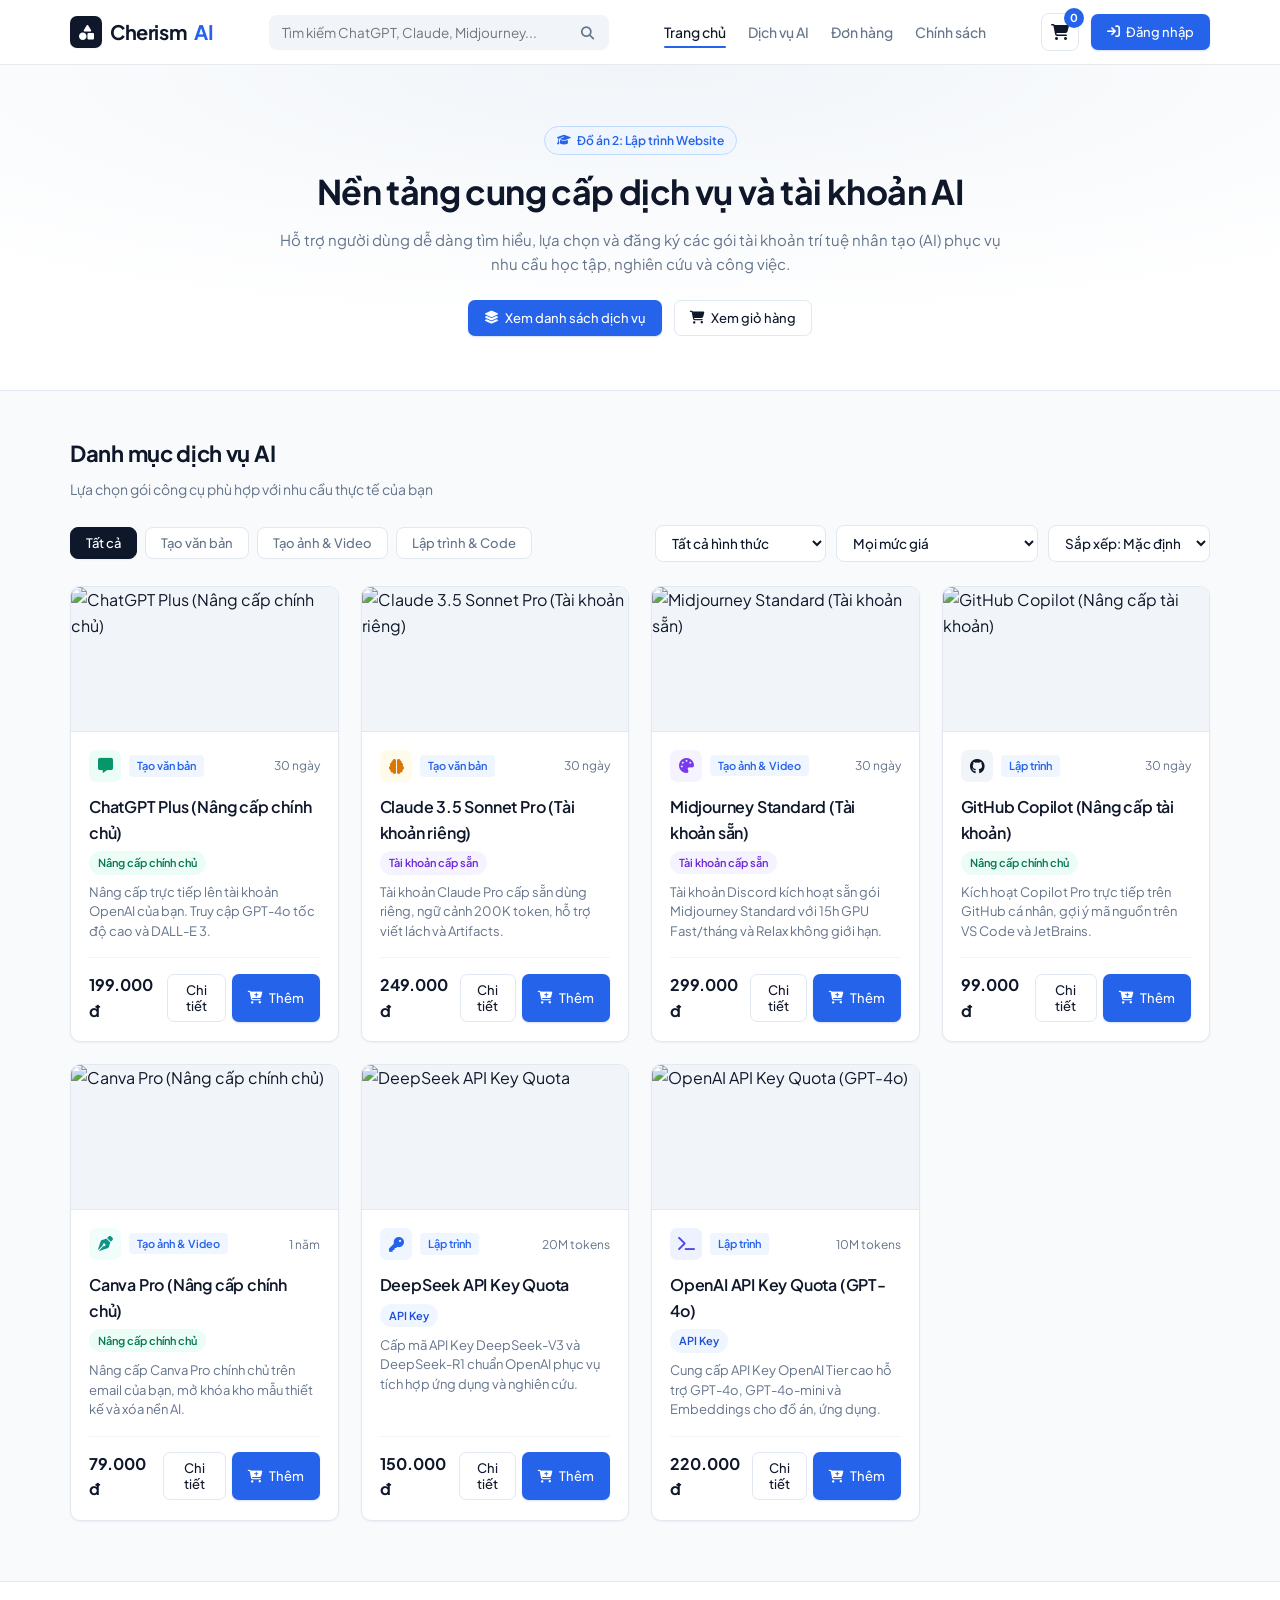
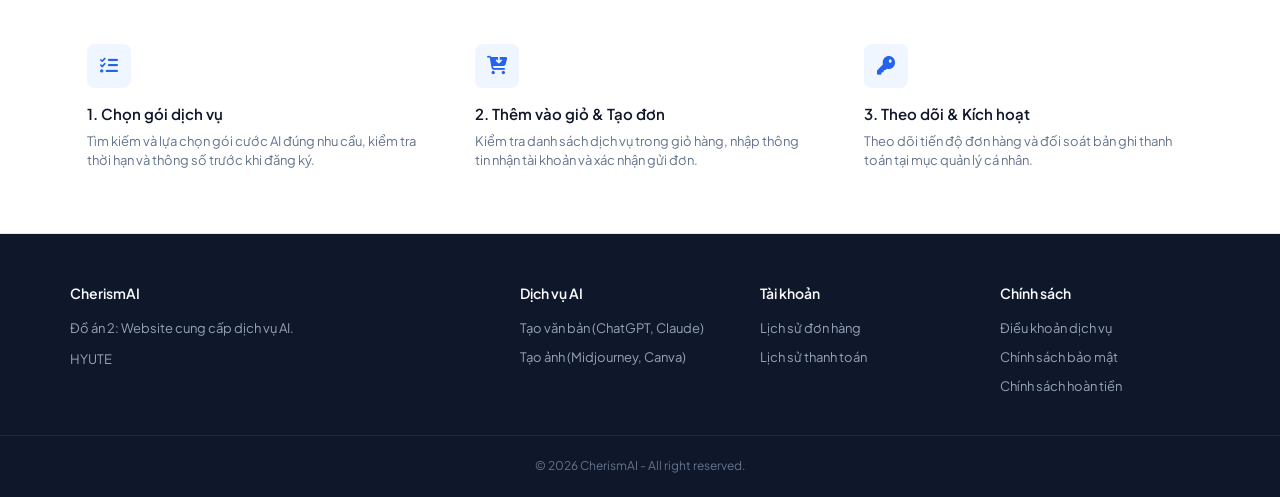
==== commit 14f64e80: "completed user panel" ====
--- a/src/views/index.html
+++ b/src/views/index.html
@@ -5,20 +5,18 @@
   <meta charset="UTF-8">
   <meta name="viewport" content="width=device-width, initial-scale=1.0">
   <title>CherismAI — Cung Cấp Dịch Vụ và Tài Khoản AI</title>
-  
-  <!-- Google Fonts: Plus Jakarta Sans -->
+
   <link rel="preconnect" href="https://fonts.googleapis.com">
   <link rel="preconnect" href="https://fonts.gstatic.com" crossorigin>
   <link href="https://fonts.googleapis.com/css2?family=Plus+Jakarta+Sans:wght@400;500;600;700&display=swap" rel="stylesheet">
 
   <link rel="stylesheet" href="../public/css/home.css">
-  <!-- Font Awesome Icons -->
+
   <link rel="stylesheet" href="https://cdnjs.cloudflare.com/ajax/libs/font-awesome/6.4.0/css/all.min.css">
 </head>
 
 <body>
 
-  <!-- HEADER -->
   <header class="header">
     <div class="container nav-container">
       <a href="index.html" class="logo">
@@ -46,7 +44,7 @@
           <span class="badge" id="cartCount">0</span>
         </a>
         <div id="userAuthArea" class="user-status">
-          <!-- Render động trạng thái Đăng nhập hoặc Tài khoản -->
+
           <a href="auth/login.html" class="btn btn-primary">
             <i class="fa-solid fa-arrow-right-to-bracket"></i> Đăng nhập
           </a>
@@ -55,7 +53,6 @@
     </div>
   </header>
 
-  <!-- HERO SECTION -->
   <section class="hero">
     <div class="container hero-content">
       <div class="hero-tag">
@@ -74,28 +71,48 @@
     </div>
   </section>
 
-  <!-- DANH MỤC & DANH SÁCH DỊCH VỤ -->
   <section class="services-section container" id="services">
     <div class="section-title">
       <h2>Danh mục dịch vụ AI</h2>
       <p>Lựa chọn gói công cụ phù hợp với nhu cầu thực tế của bạn</p>
     </div>
 
-    <!-- Filter Tabs -->
-    <div class="filter-tabs">
-      <button class="tab-btn active" data-category="ALL">Tất cả</button>
-      <button class="tab-btn" data-category="TEXT">Tạo văn bản</button>
-      <button class="tab-btn" data-category="IMAGE">Tạo ảnh & Video</button>
-      <button class="tab-btn" data-category="CODE">Lập trình & Code</button>
-    </div>
-
-    <!-- Service Cards Grid -->
+    <div class="filter-bar">
+      <div class="filter-tabs">
+        <button class="tab-btn active" data-category="ALL">Tất cả</button>
+        <button class="tab-btn" data-category="TEXT">Tạo văn bản</button>
+        <button class="tab-btn" data-category="IMAGE">Tạo ảnh & Video</button>
+        <button class="tab-btn" data-category="CODE">Lập trình & Code</button>
+      </div>
+
+      <div class="filter-selects">
+        <select id="productTypeFilter" class="filter-select" title="Lọc theo hình thức">
+          <option value="ALL">Tất cả hình thức</option>
+          <option value="PRE_ACCOUNT">Tài khoản cấp sẵn</option>
+          <option value="UPGRADE_OWN">Nâng cấp chính chủ</option>
+          <option value="API_KEY">API Key</option>
+        </select>
+
+        <select id="priceFilter" class="filter-select" title="Lọc theo khoảng giá">
+          <option value="ALL">Mọi mức giá</option>
+          <option value="UNDER_150">Dưới 150.000 đ</option>
+          <option value="150_250">150.000 đ — 250.000 đ</option>
+          <option value="ABOVE_250">Trên 250.000 đ</option>
+        </select>
+
+        <select id="sortFilter" class="filter-select" title="Sắp xếp dịch vụ">
+          <option value="DEFAULT">Sắp xếp: Mặc định</option>
+          <option value="PRICE_ASC">Giá: Thấp đến cao</option>
+          <option value="PRICE_DESC">Giá: Cao đến thấp</option>
+        </select>
+      </div>
+    </div>
+
     <div class="service-grid" id="serviceList">
-      <!-- Dữ liệu render tự động từ JavaScript -->
+
     </div>
   </section>
 
-  <!-- QUY TRÌNH HOẠT ĐỘNG (3 BƯỚC) -->
   <section class="features">
     <div class="container features-grid">
       <div class="feature-item">
@@ -122,7 +139,6 @@
     </div>
   </section>
 
-  <!-- MODAL XEM CHI TIẾT DỊCH VỤ -->
   <div class="modal-overlay" id="serviceDetailModal">
     <div class="modal-box">
       <div class="modal-header">
@@ -138,8 +154,16 @@
           <span class="val" id="modalCategory">-</span>
         </div>
         <div class="modal-info-row">
-          <span class="label">Thời hạn:</span>
+          <span class="label">Hình thức:</span>
+          <span class="val" id="modalProductType">-</span>
+        </div>
+        <div class="modal-info-row">
+          <span class="label" id="modalDurationLabel">Thời hạn:</span>
           <span class="val" id="modalDuration">-</span>
+        </div>
+        <div class="modal-duration-wrap" id="modalDurationWrap">
+          <span class="modal-desc-title" id="modalOptionTitle">Chọn thời hạn gói:</span>
+          <div class="duration-options" id="modalDurationOptions"></div>
         </div>
         <div class="modal-info-row">
           <span class="label">Đơn giá:</span>
@@ -149,43 +173,62 @@
         <p class="modal-desc-content" id="modalDesc">-</p>
         <div class="modal-desc-title">Quy định sử dụng & Bàn giao:</div>
         <p class="modal-desc-content" id="modalDetail">-</p>
+
+        <div class="modal-reviews-section">
+          <div class="reviews-header-row">
+            <span class="modal-desc-title" style="margin: 0;">Đánh giá từ khách hàng</span>
+            <span class="review-avg-badge" id="modalReviewAvg">Chưa có đánh giá</span>
+          </div>
+          <div class="reviews-list" id="modalReviewsList"></div>
+          <form class="review-form" id="modalReviewForm">
+            <div class="star-picker" id="starPicker">
+              <span>Đánh giá của bạn:</span>
+              <button type="button" class="star-btn active" data-star="1"><i class="fa-solid fa-star"></i></button>
+              <button type="button" class="star-btn active" data-star="2"><i class="fa-solid fa-star"></i></button>
+              <button type="button" class="star-btn active" data-star="3"><i class="fa-solid fa-star"></i></button>
+              <button type="button" class="star-btn active" data-star="4"><i class="fa-solid fa-star"></i></button>
+              <button type="button" class="star-btn active" data-star="5"><i class="fa-solid fa-star"></i></button>
+            </div>
+            <div class="review-input-row">
+              <input type="text" id="reviewCommentInput" placeholder="Chia sẻ cảm nhận về dịch vụ AI này...">
+              <button type="submit" class="btn btn-secondary btn-sm-review">Gửi</button>
+            </div>
+          </form>
+        </div>
       </div>
       <div class="modal-footer">
         <button class="btn btn-secondary" onclick="closeDetailModal()">Đóng</button>
         <button class="btn btn-primary" onclick="addCurrentModalToCart()">
-          <i class="fa-solid fa-cart-plus"></i> Thêm vào giỏ hàng
+          <i class="fa-solid fa-cart-plus"></i> Thêm vào giỏ
         </button>
+        <button class="btn btn-success-buy" onclick="buyNowCurrentModal()">
+          <i class="fa-solid fa-bolt"></i> Mua ngay
+        </button>
       </div>
     </div>
   </div>
 
-  <!-- TOAST NOTIFICATION -->
   <div class="toast-msg" id="toastMsg"></div>
 
-  <!-- FOOTER -->
   <footer class="footer">
     <div class="container footer-content">
       <div class="footer-col">
         <h4>CherismAI</h4>
-        <p>Đồ án 2: Website cung cấp dịch vụ AI phục vụ học tập và công việc.</p>
-        <p>Sinh viên: Nguyễn Anh Quân — MSSV: 10124262</p>
-        <p>Trường ĐH Sư phạm Kỹ thuật Hưng Yên</p>
+        <p>Đồ án 2: Website cung cấp dịch vụ AI.</p>
+        <p>HYUTE</p>
       </div>
       <div class="footer-col">
         <h4>Dịch vụ AI</h4>
         <ul>
           <li><a href="#services">Tạo văn bản (ChatGPT, Claude)</a></li>
           <li><a href="#services">Tạo ảnh (Midjourney, Canva)</a></li>
-          <li><a href="#services">Lập trình (Copilot, DeepSeek)</a></li>
         </ul>
       </div>
       <div class="footer-col">
         <h4>Tài khoản</h4>
         <ul>
-          <li><a href="cart.html">Giỏ hàng</a></li>
           <li><a href="order_history.html">Lịch sử đơn hàng</a></li>
           <li><a href="payment_history.html">Lịch sử thanh toán</a></li>
-          <li><a href="profile.html">Hồ sơ cá nhân</a></li>
         </ul>
       </div>
       <div class="footer-col">
@@ -198,11 +241,10 @@
       </div>
     </div>
     <div class="footer-bottom">
-      <p>&copy; 2026 CherismAI — Nguyễn Anh Quân. Tất cả quyền được bảo lưu.</p>
+      <p>&copy; 2026 CherismAI - All right reserved.</p>
     </div>
   </footer>
 
-  <!-- SCRIPT -->
   <script src="../public/js/load_data.js"></script>
   <script src="../public/js/home.js"></script>
 </body>
--- a/src/public/css/home.css
+++ b/src/public/css/home.css
@@ -1,4 +1,3 @@
-/* --- RESET VÀ CẤU HÌNH BIẾN TOÀN CỤC --- */
 :root {
     --primary-color: #2563eb;
     --primary-hover: #1d4ed8;
@@ -38,7 +37,6 @@
     margin: 0 auto;
 }
 
-/* --- HEADER & NAVIGATION (Blended Backdrop Blur) --- */
 .header {
     background-color: rgba(255, 255, 255, 0.94);
     backdrop-filter: blur(10px);
@@ -212,15 +210,22 @@
     transition: transform 0.2s var(--ease-out);
 }
 
-/* Hiệu ứng nảy Badge khi thêm giỏ hàng */
 .cart-btn .badge.bounce {
     animation: badgeBounce 0.4s var(--ease-out);
 }
 
 @keyframes badgeBounce {
-    0% { transform: scale(1); }
-    50% { transform: scale(1.35); }
-    100% { transform: scale(1); }
+    0% {
+        transform: scale(1);
+    }
+
+    50% {
+        transform: scale(1.35);
+    }
+
+    100% {
+        transform: scale(1);
+    }
 }
 
 .user-status {
@@ -282,7 +287,6 @@
     color: var(--primary-color);
 }
 
-/* --- HERO SECTION (Tinh chỉnh thanh lịch, nhẹ nhàng) --- */
 .hero {
     background: radial-gradient(100% 100% at 50% 0%, #f1f5f9 0%, #ffffff 80%);
     border-bottom: 1px solid var(--border-color);
@@ -303,6 +307,7 @@
         opacity: 0;
         transform: translateY(14px);
     }
+
     to {
         opacity: 1;
         transform: translateY(0);
@@ -349,7 +354,6 @@
     gap: 12px;
 }
 
-/* --- SERVICES SECTION & FILTER TABS --- */
 .services-section {
     padding: 45px 0 60px 0;
 }
@@ -402,7 +406,6 @@
     box-shadow: var(--shadow-sm);
 }
 
-/* --- SERVICE GRID & CARDS --- */
 .service-grid {
     display: grid;
     grid-template-columns: repeat(auto-fill, minmax(260px, 1fr));
@@ -422,7 +425,6 @@
     animation: cardEntrance 0.4s var(--ease-out) forwards;
 }
 
-/* Card Thumbnail */
 .card-thumb {
     width: 100%;
     height: 145px;
@@ -448,6 +450,7 @@
         opacity: 0;
         transform: translateY(12px);
     }
+
     to {
         opacity: 1;
         transform: translateY(0);
@@ -540,7 +543,6 @@
     gap: 6px;
 }
 
-/* --- FEATURES (QUY TRÌNH 3 BƯỚC) --- */
 .features {
     background: #ffffff;
     border-top: 1px solid var(--border-color);
@@ -598,7 +600,6 @@
     line-height: 1.5;
 }
 
-/* --- FOOTER --- */
 .footer {
     background: #0f172a;
     color: #94a3b8;
@@ -653,7 +654,6 @@
     font-size: 12px;
 }
 
-/* --- MODAL CHI TIẾT DỊCH VỤ (Spring Entrance Animation) --- */
 .modal-overlay {
     position: fixed;
     top: 0;
@@ -783,7 +783,6 @@
     background: #f8fafc;
 }
 
-/* --- TOAST THÔNG BÁO (Smooth Slide-Up Notification) --- */
 .toast-msg {
     position: fixed;
     bottom: 24px;
@@ -810,7 +809,6 @@
     pointer-events: auto;
 }
 
-/* --- RESPONSIVE MOBILE --- */
 @media (max-width: 820px) {
     .nav-container {
         flex-wrap: wrap;
@@ -840,10 +838,6 @@
     }
 }
 
-
-/* ============================================================
-   AUTH PAGES (LOGIN & REGISTER)
-   ============================================================ */
 .auth-page {
     min-height: 100vh;
     display: flex;
@@ -1052,10 +1046,6 @@
     color: var(--secondary-color);
 }
 
-
-/* ============================================================
-   ACCOUNT & DASHBOARD LAYOUT (PROFILE, ORDERS, PAYMENTS)
-   ============================================================ */
 .breadcrumb-wrap {
     padding: 12px 0;
     border-bottom: 1px solid var(--border-color);
@@ -1278,3 +1268,210 @@
         grid-template-columns: 1fr;
     }
 }
+
+.filter-bar {
+    display: flex;
+    align-items: center;
+    justify-content: space-between;
+    flex-wrap: wrap;
+    gap: 14px;
+    margin-bottom: 24px;
+}
+
+.filter-bar .filter-tabs {
+    margin-bottom: 0;
+}
+
+.filter-selects {
+    display: flex;
+    align-items: center;
+    gap: 10px;
+    flex-wrap: wrap;
+}
+
+.filter-select {
+    padding: 8px 12px;
+    font-size: 13.5px;
+    font-weight: 500;
+    color: var(--secondary-color);
+    background-color: #ffffff;
+    border: 1px solid var(--border-color);
+    border-radius: 8px;
+    outline: none;
+    cursor: pointer;
+    transition: border-color 0.15s;
+}
+
+.filter-select:focus {
+    border-color: var(--primary-color);
+}
+
+.modal-duration-wrap {
+    margin: 10px 0 12px 0;
+}
+
+.duration-options {
+    display: flex;
+    flex-wrap: wrap;
+    gap: 8px;
+    margin-top: 6px;
+}
+
+.duration-pill {
+    padding: 6px 12px;
+    font-size: 12.5px;
+    font-weight: 600;
+    border-radius: 7px;
+    border: 1px solid var(--border-color);
+    background: #f8fafc;
+    color: var(--text-dark);
+    cursor: pointer;
+    transition: all 0.15s;
+}
+
+.duration-pill.active {
+    background: var(--primary-light);
+    border-color: var(--primary-color);
+    color: var(--primary-color);
+}
+
+.modal-reviews-section {
+    margin-top: 16px;
+    padding-top: 14px;
+    border-top: 1px solid var(--border-color);
+}
+
+.reviews-header-row {
+    display: flex;
+    align-items: center;
+    justify-content: space-between;
+    margin-bottom: 10px;
+}
+
+.review-avg-badge {
+    font-size: 12px;
+    font-weight: 600;
+    color: #b45309;
+    background: #fef3c7;
+    padding: 2px 9px;
+    border-radius: 999px;
+}
+
+.reviews-list {
+    display: flex;
+    flex-direction: column;
+    gap: 8px;
+    max-height: 150px;
+    overflow-y: auto;
+    margin-bottom: 12px;
+}
+
+.review-item {
+    background: #f8fafc;
+    border: 1px solid var(--border-color);
+    border-radius: 7px;
+    padding: 8px 10px;
+    font-size: 12.5px;
+}
+
+.review-item-top {
+    display: flex;
+    justify-content: space-between;
+    margin-bottom: 3px;
+    color: var(--secondary-color);
+}
+
+.review-stars {
+    color: #f59e0b;
+    font-size: 11px;
+}
+
+.review-item p {
+    color: var(--text-muted);
+    margin: 0;
+}
+
+.review-form {
+    display: flex;
+    flex-direction: column;
+    gap: 8px;
+}
+
+.star-picker {
+    display: flex;
+    align-items: center;
+    gap: 4px;
+    font-size: 12.5px;
+    color: var(--text-muted);
+}
+
+.star-btn {
+    border: none;
+    background: transparent;
+    color: #cbd5e1;
+    cursor: pointer;
+    font-size: 14px;
+    padding: 2px;
+}
+
+.star-btn.active {
+    color: #f59e0b;
+}
+
+.review-input-row {
+    display: flex;
+    gap: 8px;
+}
+
+.review-input-row input {
+    flex: 1;
+    padding: 7px 10px;
+    font-size: 13px;
+    border: 1px solid var(--border-color);
+    border-radius: 6px;
+    outline: none;
+}
+
+.review-input-row input:focus {
+    border-color: var(--primary-color);
+}
+
+.btn-sm-review {
+    padding: 7px 14px;
+    font-size: 13px;
+}
+
+.btn-success-buy {
+    background: #16a34a;
+    color: #ffffff;
+    border: 1px solid #16a34a;
+}
+
+.btn-success-buy:hover {
+    background: #15803d;
+}
+
+.card-type-badge {
+    display: inline-block;
+    font-size: 11px;
+    font-weight: 600;
+    padding: 3px 9px;
+    border-radius: 999px;
+    margin-bottom: 8px;
+    width: fit-content;
+}
+
+.type-PRE_ACCOUNT {
+    background: #f5f3ff;
+    color: #6d28d9;
+}
+
+.type-UPGRADE_OWN {
+    background: #ecfdf5;
+    color: #047857;
+}
+
+.type-API_KEY {
+    background: #eff6ff;
+    color: #1d4ed8;
+}
